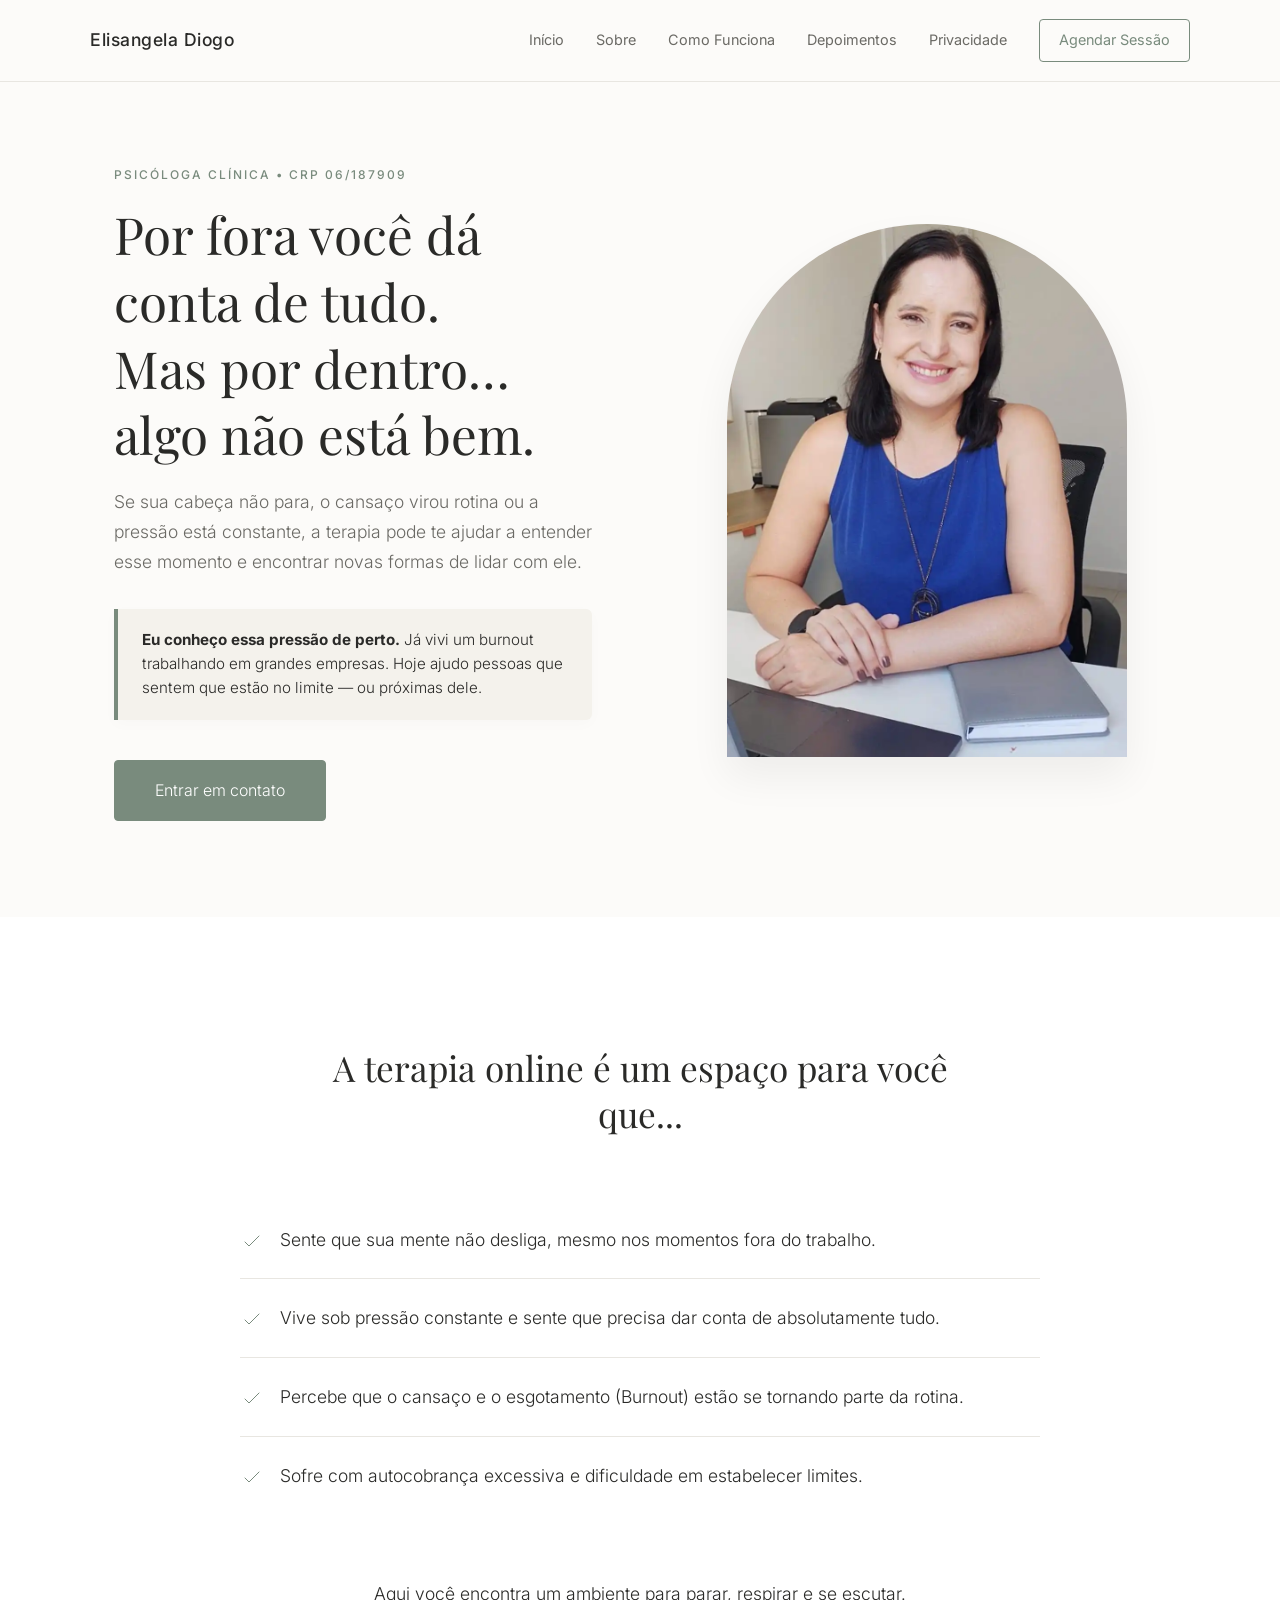
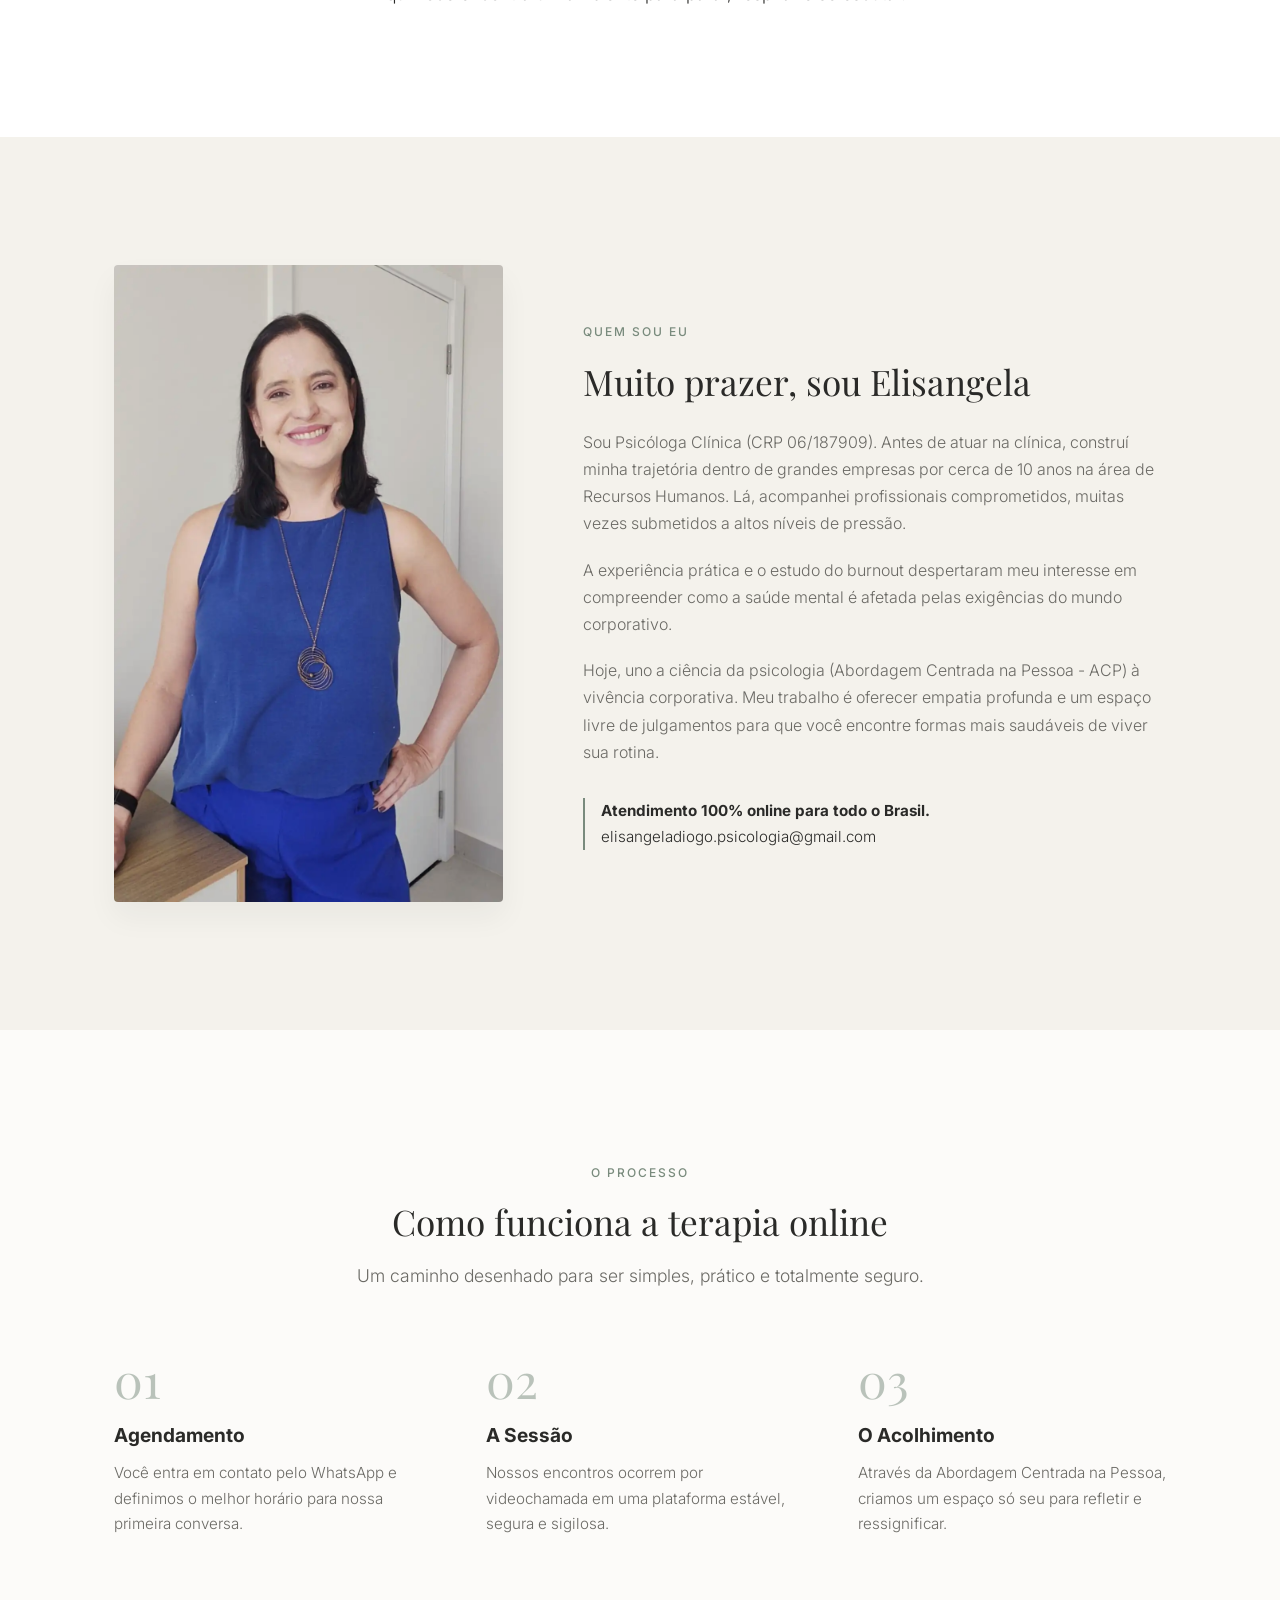
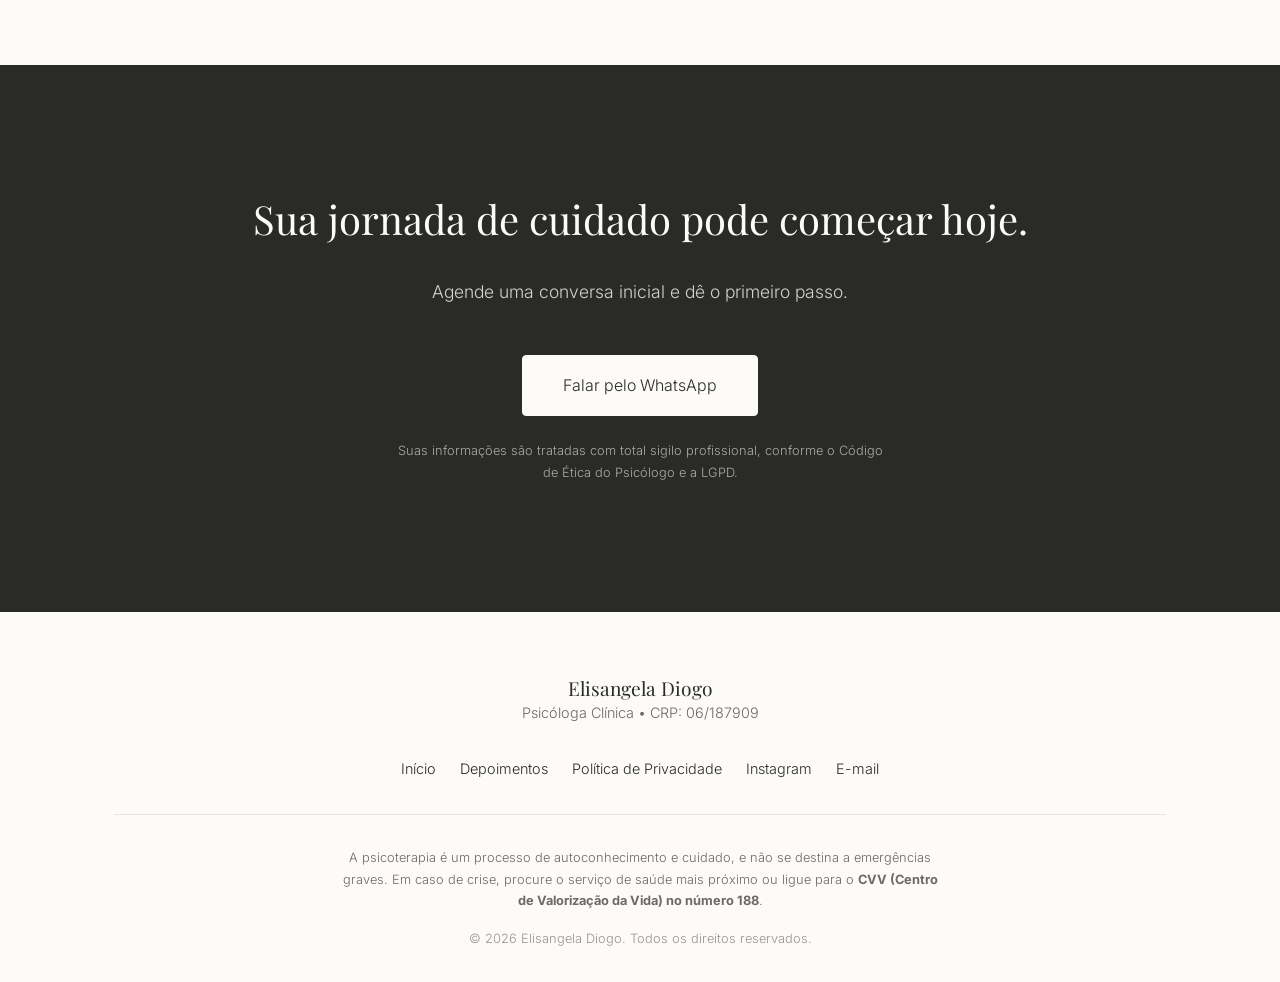
==== index.html @ 3762479e "Update index.html" ====
<!DOCTYPE html>
<html lang="pt-BR">
<head>
    <meta charset="UTF-8">
    <meta name="viewport" content="width=device-width, initial-scale=1.0">
    <title>Psicóloga Online | Elisangela Diogo - Terapia Humanista (ACP)</title>
    <meta name="description" content="Terapia online para mulheres que carregam o peso do dia a dia. Encontre alívio da ansiedade, insegurança e burnout. Agende sua conversa inicial agora. CRP 06/187909.">
    
    <script type="application/ld+json">
    {
      "@context": "https://schema.org",
      "@type": "MedicalBusiness",
      "name": "Elisangela Diogo - Psicologia Clínica",
      "image": "https://elisangeladiogopsicologa.com.br/img/Elisangela.webp",
      "@id": "https://elisangeladiogopsicologa.com.br",
      "url": "https://elisangeladiogopsicologa.com.br",
      "telephone": "+5511965762304",
      "address": {
        "@type": "PostalAddress",
        "addressLocality": "São Paulo",
        "addressRegion": "SP",
        "addressCountry": "BR"
      },
      "medicalSpecialty": "Psychotherapy",
      "proprietor": {
        "@type": "Person",
        "name": "Elisangela Diogo",
        "jobTitle": "Psicóloga Clínica",
        "identifier": "CRP 06/187909"
      }
    }
    </script>

    <!-- Google Tag Manager -->
    <script>(function(w,d,s,l,i){w[l]=w[l]||[];w[l].push({'gtm.start':
    new Date().getTime(),event:'gtm.js'});var f=d.getElementsByTagName(s)[0],
    j=d.createElement(s),dl=l!='dataLayer'?'&l='+l:'';j.async=true;j.src=
    'https://www.googletagmanager.com/gtm.js?id='+i+dl;f.parentNode.insertBefore(j,f);
    })(window,document,'script','dataLayer','GTM-NPBCTMJB');</script>
    <!-- End Google Tag Manager -->
    
    <link rel="icon" href="img/Elisangela.jpg" type="image/png">
    <meta property="og:type" content="website">
    <meta property="og:title" content="Psicóloga Online | Elisangela Diogo - Terapia Humanista (ACP)">
    <meta property="og:description" content="Por fora você dá conta de tudo. Mas por dentro… algo não está bem. Encontre um espaço seguro na terapia online para lidar com a pressão.">
    <meta property="og:image" content="img/Elisangela.webp"> 
    <meta property="og:url" content="https://elisangeladiogopsicologa.com.br">
    
    <link rel="preconnect" href="https://fonts.googleapis.com">
    <link rel="preconnect" href="https://fonts.gstatic.com" crossorigin>
    <link href="https://fonts.googleapis.com/css2?family=Inter:wght@300;400;500;600&family=Playfair+Display:ital,wght@0,400;0,500;0,600;1,400&display=swap" rel="stylesheet">

    <style>
        /* =========================================
           PALETA MINIMALISTA & VARIÁVEIS
           ========================================= */
        :root { 
            --bg-main: #FCFBF9;       /* Branco quente/areia muito suave */
            --bg-alt: #F4F2EC;        /* Fundo alternativo suave */
            --text-dark: #2A2A28;     /* Cinza chumbo quente (menos agressivo que preto) */
            --text-muted: #6B6A65;    /* Cinza médio para textos secundários */
            --accent: #798B7D;        /* Verde sálvia suave (elegante e calmo) */
            --accent-hover: #5F6E62;  /* Verde sálvia mais escuro */
            --border-light: #E8E6E1;
            --white: #ffffff;
            --transition: all 0.4s cubic-bezier(0.25, 0.8, 0.25, 1);
        }

        * { margin: 0; padding: 0; box-sizing: border-box; }
        html { scroll-behavior: smooth; }
        
        body { 
            font-family: 'Inter', sans-serif; 
            background-color: var(--bg-main); 
            color: var(--text-dark); 
            line-height: 1.7; 
            -webkit-font-smoothing: antialiased; 
            font-weight: 300;
        }

        .font-serif { font-family: 'Playfair Display', serif; }
        
        .container { 
            width: 100%; 
            max-width: 1100px; 
            margin: 0 auto; 
            padding: 0 1.5rem; 
        }

        /* =========================================
           HEADER & NAVEGAÇÃO
           ========================================= */
        header { 
            background: rgba(252, 251, 249, 0.9); 
            backdrop-filter: blur(12px); 
            position: fixed; 
            top: 0; left: 0; right: 0; 
            z-index: 50; 
            border-bottom: 1px solid var(--border-light);
            transition: var(--transition);
        }

        .header-content { 
            display: flex; justify-content: space-between; align-items: center; 
            padding: 1.2rem 0; 
        }

        .logo { 
            font-weight: 500; 
            font-size: 1.1rem; 
            color: var(--text-dark); 
            text-decoration: none; 
            letter-spacing: 0.5px;
        }

        nav.desktop-nav { display: none; gap: 2rem; align-items: center; }
        nav.desktop-nav a { 
            color: var(--text-muted); 
            text-decoration: none; 
            font-size: 0.9rem; 
            font-weight: 400; 
            transition: var(--transition); 
        }
        nav.desktop-nav a:hover, nav.desktop-nav a.active { color: var(--accent); }

        .btn-outline {
            border: 1px solid var(--accent);
            color: var(--accent) !important;
            padding: 0.5rem 1.2rem;
            border-radius: 4px;
            transition: var(--transition);
        }
        .btn-outline:hover {
            background: var(--accent);
            color: var(--white) !important;
        }

        /* Mobile Menu */
        #menu-btn { background: none; border: none; cursor: pointer; color: var(--text-dark); display: block; }
        #mobile-menu { 
            display: none; background: var(--bg-main); padding: 2rem 1.5rem; 
            border-top: 1px solid var(--border-light); position: absolute; width: 100%; left: 0; 
            box-shadow: 0 10px 15px -3px rgba(0,0,0,0.05);
        }
        #mobile-menu.active { display: block; animation: slideDown 0.3s ease forwards; }
        #mobile-menu a { display: block; padding: 1rem 0; color: var(--text-dark); text-decoration: none; font-size: 1.1rem; border-bottom: 1px solid var(--border-light); }
        #mobile-menu a:last-child { border-bottom: none; }

        @keyframes slideDown {
            from { opacity: 0; transform: translateY(-10px); }
            to { opacity: 1; transform: translateY(0); }
        }

        /* =========================================
           BOTÕES E COMPONENTES
           ========================================= */
        .btn-primary { 
            background: var(--accent); 
            color: var(--white); 
            padding: 1rem 2.5rem; 
            border-radius: 4px; 
            text-decoration: none; 
            display: inline-block; 
            font-size: 1rem; 
            transition: var(--transition);
            border: 1px solid var(--accent);
        }
        .btn-primary:hover { 
            background: transparent; 
            color: var(--accent); 
        }

        .badge { 
            color: var(--accent); 
            font-size: 0.75rem; 
            text-transform: uppercase; 
            letter-spacing: 2px; 
            font-weight: 500; 
            display: inline-block; 
            margin-bottom: 1rem; 
        }

        /* =========================================
           SEÇÕES GERAIS
           ========================================= */
        section { padding: 8rem 0; }
        .text-center { text-align: center; }
        h1, h2, h3 { color: var(--text-dark); font-weight: 400; line-height: 1.3; }
        
        .section-header { margin-bottom: 4rem; max-width: 700px; margin-left: auto; margin-right: auto; text-align: center;}
        .section-header h2 { font-size: 2.2rem; margin-bottom: 1rem; }
        .section-header p { color: var(--text-muted); font-size: 1.1rem; }

        /* =========================================
           HERO SECTION
           ========================================= */
        #inicio { padding-top: 10rem; padding-bottom: 6rem; }
        .hero-flex { display: flex; flex-direction: column; gap: 4rem; align-items: center; }
        .hero-text { flex: 1; text-align: center; }
        
        /* Ajustes específicos do novo título */
        .hero-text h1 { font-size: 2.5rem; margin-bottom: 1.2rem; }
        
        .hero-text > p { 
            font-size: 1.1rem; 
            color: var(--text-muted); 
            max-width: 600px; 
            margin: 0 auto 2rem; 
        }

        /* Bloco de conexão adicionado */
        .connection-block {
            background: var(--bg-alt);
            border-left: 4px solid var(--accent);
            padding: 1.2rem 1.5rem;
            border-radius: 0 6px 6px 0;
            margin: 0 auto 2.5rem;
            max-width: 600px;
            text-align: left;
            box-shadow: 0 4px 15px rgba(0,0,0,0.02);
        }
        .connection-block p {
            margin: 0;
            font-size: 0.95rem;
            color: var(--text-dark);
            line-height: 1.6;
        }
        
        /* Estilo elegante para imagem (Arco) */
        .hero-img-cont { flex: 1; display: flex; justify-content: center; width: 100%; }
        .hero-img { 
            width: 100%; 
            max-width: 400px; 
            height: auto;
            aspect-ratio: 3/4;
            object-fit: cover; 
            border-radius: 200px 200px 0 0; /* Formato de arco */
            box-shadow: 0 20px 40px rgba(0,0,0,0.06);
        }

        /* =========================================
           SINTOMAS / PARA QUEM É
           ========================================= */
        .minimal-list { list-style: none; max-width: 800px; margin: 0 auto; }
        .minimal-list li { 
            padding: 1.5rem 0; 
            border-bottom: 1px solid var(--border-light); 
            font-size: 1.1rem; 
            display: flex; 
            align-items: flex-start; 
            gap: 1rem;
        }
        .minimal-list li:last-child { border-bottom: none; }
        .minimal-list li svg { width: 24px; height: 24px; color: var(--accent); flex-shrink: 0; margin-top: 4px; }

        /* =========================================
           SOBRE MIM
           ========================================= */
        #sobre { background-color: var(--bg-alt); }
        .about-grid { display: grid; grid-template-columns: 1fr; gap: 4rem; align-items: center; }
        .about-img { 
            width: 100%; 
            max-width: 400px; 
            border-radius: 4px; 
            margin: 0 auto; 
            display: block;
            box-shadow: 0 15px 30px rgba(0,0,0,0.05);
            filter: sepia(10%) contrast(95%); /* Toque suave e quente na foto */
        }
        .about-text p { margin-bottom: 1.2rem; color: var(--text-muted); }
        
        /* =========================================
           COMO FUNCIONA
           ========================================= */
        .steps-grid { display: grid; grid-template-columns: 1fr; gap: 3rem; }
        .step-item { text-align: left; }
        .step-number { 
            font-family: 'Playfair Display', serif; 
            font-size: 3rem; 
            color: var(--accent); 
            opacity: 0.5; 
            line-height: 1; 
            margin-bottom: 1rem; 
        }
        .step-item h4 { font-size: 1.2rem; margin-bottom: 0.5rem; }
        .step-item p { color: var(--text-muted); font-size: 0.95rem; }

        /* =========================================
           DEPOIMENTOS (Novos Cards)
           ========================================= */
        .testimonials-grid { display: grid; grid-template-columns: 1fr; gap: 2rem; }
        .testimonial-card {
            background: var(--white);
            padding: 2.5rem;
            border-radius: 8px;
            border: 1px solid var(--border-light);
            box-shadow: 0 4px 20px rgba(0,0,0,0.02);
            display: flex;
            flex-direction: column;
            transition: var(--transition);
        }
        .testimonial-card:hover {
            box-shadow: 0 10px 30px rgba(0,0,0,0.05);
            transform: translateY(-5px);
        }
        .quote-icon { color: var(--accent); width: 30px; height: 30px; margin-bottom: 1.5rem; opacity: 0.4; }
        .testimonial-text { font-style: italic; color: var(--text-muted); margin-bottom: 2rem; flex-grow: 1; }
        .testimonial-author { font-weight: 500; color: var(--text-dark); font-size: 0.9rem; border-top: 1px solid var(--border-light); padding-top: 1rem; }

        /* =========================================
           CONTATO (CTA)
           ========================================= */
        #contato { background: var(--text-dark); color: var(--bg-main); text-align: center; padding: 8rem 0; }
        #contato h2 { color: var(--bg-main); font-size: 2.5rem; margin-bottom: 2rem; }
        #contato .btn-primary { background: var(--bg-main); color: var(--text-dark); border-color: var(--bg-main); }
        #contato .btn-primary:hover { background: transparent; color: var(--bg-main); }
        .disclaimer { font-size: 0.8rem; color: rgba(255,255,255,0.6); margin-top: 1.5rem; max-width: 500px; margin-left: auto; margin-right: auto; }

        /* =========================================
           FOOTER
           ========================================= */
        footer { padding: 4rem 0 2rem; text-align: center; font-size: 0.9rem; color: var(--text-muted); }
        .footer-nav { display: flex; justify-content: center; gap: 1.5rem; margin: 2rem 0; flex-wrap: wrap; }
        .footer-nav a, .footer-nav button { 
            color: var(--text-dark); text-decoration: none; background: none; border: none; font-size: 0.9rem; cursor: pointer; font-family: inherit;
        }
        .footer-nav a:hover, .footer-nav button:hover { color: var(--accent); }
        .footer-bottom { border-top: 1px solid var(--border-light); padding-top: 2rem; margin-top: 2rem; font-size: 0.8rem; }
        
        /* =========================================
           VIEWS (Navegação SPA)
           ========================================= */
        #privacy-view, #depoimentos-view { display: none; padding-top: 10rem; padding-bottom: 5rem; min-height: 80vh; }
        .content-box { max-width: 700px; margin: 0 auto; }
        .content-box h1 { margin-bottom: 2rem; text-align: center; }
        .content-box p { margin-bottom: 1.5rem; color: var(--text-muted); }

        /* =========================================
           ANIMAÇÕES (Fade In)
           ========================================= */
        .fade-in-section { opacity: 0; transform: translateY(30px); transition: 1s ease-out; }
        .fade-in-section.is-visible { opacity: 1; transform: translateY(0); }

        /* =========================================
           RESPONSIVIDADE (Desktop)
           ========================================= */
        @media (min-width: 768px) {
            nav.desktop-nav { display: flex; }
            #menu-btn { display: none; }
            
            .hero-flex { flex-direction: row; text-align: left; }
            .hero-text { text-align: left; padding-right: 2rem; }
            
            /* Ajustes responsivos para os novos textos */
            .hero-text h1 { font-size: 3.2rem; }
            .hero-text > p { margin: 0 0 2rem 0; }
            .connection-block { margin: 0 0 2.5rem 0; }
            
            .about-grid { grid-template-columns: 4fr 6fr; gap: 5rem; }
            .steps-grid { grid-template-columns: repeat(3, 1fr); gap: 4rem; }
            .testimonials-grid { grid-template-columns: repeat(3, 1fr); }
        }
    </style>
</head>
<body>

    <!-- Google Tag Manager (noscript) -->
    <noscript><iframe src="https://www.googletagmanager.com/ns.html?id=GTM-NPBCTMJB" height="0" width="0" style="display:none;visibility:hidden"></iframe></noscript>
    
    <header id="main-header">
        <div class="container header-content">
            <a href="#" onclick="switchView('main'); return false;" class="logo">Elisangela Diogo</a>
            
            <nav class="desktop-nav">
                <a href="#inicio" onclick="switchView('main')">Início</a>
                <a href="#sobre" onclick="switchView('main')">Sobre</a>
                <a href="#como-funciona" onclick="switchView('main')">Como Funciona</a>
                <a href="#" onclick="switchView('depoimentos'); return false;">Depoimentos</a>
                <a href="#" onclick="switchView('privacy'); return false;">Privacidade</a>
                <a href="https://wa.me/5511965762304" target="_blank" class="btn-outline">Agendar Sessão</a>
            </nav>

            <button id="menu-btn" aria-label="Abrir menu">
                <svg width="24" height="24" fill="none" stroke="currentColor" stroke-width="1.5" viewBox="0 0 24 24"><path d="M4 6h16M4 12h16M4 18h16"></path></svg>
            </button>
        </div>
        
        <div id="mobile-menu">
            <a href="#inicio" onclick="switchView('main'); closeMenu();">Início</a>
            <a href="#sobre" onclick="switchView('main'); closeMenu();">Sobre Mim</a>
            <a href="#como-funciona" onclick="switchView('main'); closeMenu();">Como Funciona</a>
            <a href="#" onclick="switchView('depoimentos'); closeMenu(); return false;">Depoimentos</a>
            <a href="#" onclick="switchView('privacy'); closeMenu(); return false;">Privacidade</a>
            <a href="https://wa.me/5511965762304" target="_blank" style="color: var(--accent); font-weight: 500;">Agendar no WhatsApp</a>
        </div>
    </header>

    <!-- ==============================================
         VIEW PRINCIPAL (Início, Sobre, Como Funciona)
         ============================================== -->
    <main id="main-view">
        
        <!-- Seção Hero -->
        <section id="inicio">
            <div class="container">
                <div class="hero-flex fade-in-section">
                    <div class="hero-text">
                        <span class="badge">Psicóloga Clínica • CRP 06/187909</span>
                        
                        <!-- NOVOS TEXTOS AQUI -->
                        <h1 class="font-serif">Por fora você dá conta de tudo.<br>Mas por dentro… algo não está bem.</h1>
                        
                        <p>Se sua cabeça não para, o cansaço virou rotina ou a pressão está constante, a terapia pode te ajudar a entender esse momento e encontrar novas formas de lidar com ele.</p>
                        
                        <div class="connection-block">
                            <p><strong>Eu conheço essa pressão de perto.</strong> Já vivi um burnout trabalhando em grandes empresas. Hoje ajudo pessoas que sentem que estão no limite — ou próximas dele.</p>
                        </div>
                        
                        <a href="https://wa.me/5511965762304" target="_blank" class="btn-primary">Entrar em contato</a>
                    </div>
                    
                    <div class="hero-img-cont">
                        <!-- IMAGEM OTIMIZADA PARA LCP (WebP + width/height + fetchpriority) -->
                        <img 
                            src="img/Elisangela.webp" 
                            alt="Elisangela Diogo" 
                            class="hero-img" 
                            width="400" 
                            height="533" 
                            fetchpriority="high"
                            onerror="this.src='https://images.unsplash.com/photo-1573496359142-b8d87734a5a2?auto=format&fit=crop&q=80&w=600'; this.onerror='';">
                    </div>
                </div>
            </div>
        </section>

        <!-- Seção: Para quem é -->
        <section id="para-quem" class="fade-in-section" style="background: var(--white);">
            <div class="container">
                <div class="section-header">
                    <h2 class="font-serif">A terapia online é um espaço para você que...</h2>
                </div>
                
                <ul class="minimal-list">
                    <li>
                        <svg fill="none" stroke="currentColor" viewBox="0 0 24 24"><path stroke-linecap="round" stroke-linejoin="round" d="M5 13l4 4L19 7"></path></svg>
                        Sente que sua mente não desliga, mesmo nos momentos fora do trabalho.
                    </li>
                    <li>
                        <svg fill="none" stroke="currentColor" viewBox="0 0 24 24"><path stroke-linecap="round" stroke-linejoin="round" d="M5 13l4 4L19 7"></path></svg>
                        Vive sob pressão constante e sente que precisa dar conta de absolutamente tudo.
                    </li>
                    <li>
                        <svg fill="none" stroke="currentColor" viewBox="0 0 24 24"><path stroke-linecap="round" stroke-linejoin="round" d="M5 13l4 4L19 7"></path></svg>
                        Percebe que o cansaço e o esgotamento (Burnout) estão se tornando parte da rotina.
                    </li>
                    <li>
                        <svg fill="none" stroke="currentColor" viewBox="0 0 24 24"><path stroke-linecap="round" stroke-linejoin="round" d="M5 13l4 4L19 7"></path></svg>
                        Sofre com autocobrança excessiva e dificuldade em estabelecer limites.
                    </li>
                </ul>
                
                <div class="text-center" style="margin-top: 4rem;">
                    <p style="font-size: 1.1rem; color: var(--text-dark);">Aqui você encontra um ambiente para parar, respirar e se escutar.</p>
                </div>
            </div>
        </section>

        <!-- Seção Sobre Mim -->
        <section id="sobre">
            <div class="container">
                <div class="about-grid fade-in-section">
                    <div>
                        <img src="img/perfil.webp" alt="Elisangela Diogo - Sobre mim" class="about-img" onerror="this.src='https://images.unsplash.com/photo-1544005313-94ddf0286df2?auto=format&fit=crop&q=80&w=600'; this.onerror='';">
                    </div>
                    <div class="about-text">
                        <span class="badge">Quem Sou Eu</span>
                        <h2 class="font-serif" style="font-size: 2.2rem; margin-bottom: 1.5rem;">Muito prazer, sou Elisangela</h2>
                        <p>Sou Psicóloga Clínica (CRP 06/187909). Antes de atuar na clínica, construí minha trajetória dentro de grandes empresas por cerca de 10 anos na área de Recursos Humanos. Lá, acompanhei profissionais comprometidos, muitas vezes submetidos a altos níveis de pressão.</p>
                        <p>A experiência prática e o estudo do burnout despertaram meu interesse em compreender como a saúde mental é afetada pelas exigências do mundo corporativo.</p>
                        <p>Hoje, uno a ciência da psicologia (Abordagem Centrada na Pessoa - ACP) à vivência corporativa. Meu trabalho é oferecer empatia profunda e um espaço livre de julgamentos para que você encontre formas mais saudáveis de viver sua rotina.</p>
                        
                        <div style="margin-top: 2rem; padding-left: 1rem; border-left: 2px solid var(--accent);">
                            <p style="margin: 0; font-size: 0.95rem; color: var(--text-dark);"><strong>Atendimento 100% online para todo o Brasil.</strong><br>
                            elisangeladiogo.psicologia@gmail.com</p>
                        </div>
                    </div>
                </div>
            </div>
        </section>

        <!-- Seção Como Funciona -->
        <section id="como-funciona" class="fade-in-section">
            <div class="container">
                <div class="section-header">
                    <span class="badge">O Processo</span>
                    <h2 class="font-serif">Como funciona a terapia online</h2>
                    <p>Um caminho desenhado para ser simples, prático e totalmente seguro.</p>
                </div>

                <div class="steps-grid">
                    <div class="step-item">
                        <div class="step-number">01</div>
                        <h4>Agendamento</h4>
                        <p>Você entra em contato pelo WhatsApp e definimos o melhor horário para nossa primeira conversa.</p>
                    </div>
                    <div class="step-item">
                        <div class="step-number">02</div>
                        <h4>A Sessão</h4>
                        <p>Nossos encontros ocorrem por videochamada em uma plataforma estável, segura e sigilosa.</p>
                    </div>
                    <div class="step-item">
                        <div class="step-number">03</div>
                        <h4>O Acolhimento</h4>
                        <p>Através da Abordagem Centrada na Pessoa, criamos um espaço só seu para refletir e ressignificar.</p>
                    </div>
                </div>
            </div>
        </section>

        <!-- Seção Contato CTA -->
        <section id="contato" class="fade-in-section">
            <div class="container">
                <h2 class="font-serif">Sua jornada de cuidado pode começar hoje.</h2>
                <p style="margin-bottom: 3rem; font-size: 1.1rem; opacity: 0.8;">Agende uma conversa inicial e dê o primeiro passo.</p>
                <a href="https://wa.me/5511965762304" target="_blank" class="btn-primary">Falar pelo WhatsApp</a>
                <p class="disclaimer">Suas informações são tratadas com total sigilo profissional, conforme o Código de Ética do Psicólogo e a LGPD.</p>
            </div>
        </section>
        
    </main>

    <!-- ==============================================
         VIEW DEPOIMENTOS
         ============================================== -->
    <main id="depoimentos-view">
        <section class="fade-in-section">
            <div class="container">
                <div class="section-header">
                    <span class="badge">Relatos</span>
                    <h2 class="font-serif">Histórias de quem já passou por aqui</h2>
                    <p>Experiências reais de pacientes que reencontraram o equilíbrio e a leveza na rotina através da psicoterapia.</p>
                </div>
                
                <div class="testimonials-grid">
                    <!-- Depoimento 1 -->
                    <div class="testimonial-card">
                        <svg class="quote-icon" fill="currentColor" viewBox="0 0 24 24"><path d="M14.017 21v-7.391c0-5.704 3.731-9.57 8.983-10.609l.995 2.151c-2.432.917-3.995 3.638-3.995 5.849h4v10h-9.983zm-14.017 0v-7.391c0-5.704 3.748-9.57 9-10.609l.996 2.151c-2.433.917-3.996 3.638-3.996 5.849h3.983v10h-9.983z"/></svg>
                        <p class="testimonial-text">"A terapia me salvou e me salva todo dia. Obrigada por ser tão gentil e paciente a cada sessão... no mundo lá fora já somos tão cobrados que precisamos de alguém que nos acolha e nos auxilie a descobrir o que estamos sentindo."</p>
                        <p class="testimonial-author">— A. C.</p>
                    </div>
                    
                    <!-- Depoimento 2 -->
                    <div class="testimonial-card">
                        <svg class="quote-icon" fill="currentColor" viewBox="0 0 24 24"><path d="M14.017 21v-7.391c0-5.704 3.731-9.57 8.983-10.609l.995 2.151c-2.432.917-3.995 3.638-3.995 5.849h4v10h-9.983zm-14.017 0v-7.391c0-5.704 3.748-9.57 9-10.609l.996 2.151c-2.433.917-3.996 3.638-3.996 5.849h3.983v10h-9.983z"/></svg>
                        <p class="testimonial-text">"A Eli é uma profissional incrível que me ajudou a passar por diversos processos na minha vida profissional, acadêmica e pessoal. É um ser humano empático que se empenha 300% para te ajudar sempre, tanto nos momentos felizes quanto nos mais difíceis."</p>
                        <p class="testimonial-author">— M. S.</p>
                    </div>
                    
                    <!-- Depoimento 3 -->
                    <div class="testimonial-card">
                        <svg class="quote-icon" fill="currentColor" viewBox="0 0 24 24"><path d="M14.017 21v-7.391c0-5.704 3.731-9.57 8.983-10.609l.995 2.151c-2.432.917-3.995 3.638-3.995 5.849h4v10h-9.983zm-14.017 0v-7.391c0-5.704 3.748-9.57 9-10.609l.996 2.151c-2.433.917-3.996 3.638-3.996 5.849h3.983v10h-9.983z"/></svg>
                        <p class="testimonial-text">"Você participou de uma importante etapa da minha vida e soube me dar muito alento, muito carinho. Você é uma psicóloga incrível e uma pessoa boa, bacana e que transmite muita confiança!! Que Deus te abençoe sempre!"</p>
                        <p class="testimonial-author">— J. F.</p>
                    </div>
                </div>

                <div class="text-center" style="margin-top: 4rem;">
                    <a href="https://wa.me/5511965762304" target="_blank" class="btn-primary">Agendar minha conversa inicial</a>
                </div>
            </div>
        </section>
    </main>

    <!-- ==============================================
         VIEW POLÍTICA DE PRIVACIDADE
         ============================================== -->
    <main id="privacy-view">
        <div class="container">
            <div class="content-box fade-in-section">
                <h1 class="font-serif">Política de Privacidade</h1>
                <p style="text-align: center; font-size: 0.9rem; margin-top: -1.5rem; margin-bottom: 3rem;">Última atualização: fevereiro de 2026</p>
                
                <p>O site <strong>elisangeladiogopsicologa.com.br</strong> é de responsabilidade de Elisangela Diogo – Psicóloga Clínica (CRP 06/187909).</p>
                
                <p><strong>Segurança e Dados Sensíveis:</strong> Este site não solicita dados sensíveis como senhas, números de cartão de crédito ou informações bancárias.</p>
                
                <p><strong>Uso de Informações:</strong> Caso o visitante forneça nome, e-mail ou telefone para contato (através de links para WhatsApp ou e-mail), essas informações são utilizadas exclusivamente para comunicação profissional e agendamento de consultas, não sendo compartilhadas com terceiros sob nenhuma hipótese.</p>
                
                <p><strong>Cookies e Rastreamento:</strong> O site pode utilizar cookies e ferramentas como Google Analytics ou Google Tag Manager puramente para fins estatísticos e melhoria da navegação do usuário.</p>
                
                <p><strong>Legislação:</strong> O tratamento de dados observa integralmente a Lei Geral de Proteção de Dados (Lei nº 13.709/2018) e o rigoroso sigilo estabelecido pelo Conselho Federal de Psicologia.</p>
                
                <div style="margin-top: 4rem; padding-top: 2rem; border-top: 1px solid var(--border-light); text-align: center;">
                    <p style="color: var(--text-dark);"><strong>Dúvidas podem ser encaminhadas para:</strong><br>
                    elisangeladiogo.psicologia@gmail.com<br>
                    São Paulo – SP</p>
                </div>
            </div>
        </div>
    </main>

    <!-- ==============================================
         RODAPÉ GERAL
         ============================================== -->
    <footer>
        <div class="container">
            <h3 class="font-serif" style="font-size: 1.2rem; color: var(--text-dark);">Elisangela Diogo</h3>
            <p>Psicóloga Clínica • CRP: 06/187909</p>
            
            <div class="footer-nav">
                <a href="#" onclick="switchView('main'); window.scrollTo(0,0); return false;">Início</a>
                <a href="#" onclick="switchView('depoimentos'); return false;">Depoimentos</a>
                <a href="#" onclick="switchView('privacy'); return false;">Política de Privacidade</a>
                <a href="https://www.instagram.com/elisangeladiogopsi/" target="_blank">Instagram</a>
                <a href="mailto:elisangeladiogo.psicologia@gmail.com">E-mail</a>
            </div>

            <div class="footer-bottom">
                <p style="max-width: 600px; margin: 0 auto 1rem;">A psicoterapia é um processo de autoconhecimento e cuidado, e não se destina a emergências graves. Em caso de crise, procure o serviço de saúde mais próximo ou ligue para o <strong>CVV (Centro de Valorização da Vida) no número 188</strong>.</p>
                <p style="opacity: 0.7;">&copy; 2026 Elisangela Diogo. Todos os direitos reservados.</p>
            </div>
        </div>
    </footer>

    <!-- ==============================================
         SCRIPTS
         ============================================== -->
    <script>
        // 1. Controle do Menu Mobile
        const menuBtn = document.getElementById('menu-btn');
        const mobileMenu = document.getElementById('mobile-menu');
        
        menuBtn.addEventListener('click', () => {
            mobileMenu.classList.toggle('active');
        });

        function closeMenu() {
            mobileMenu.classList.remove('active');
        }

        // 2. Sistema de Single Page Application (Troca de Views)
        function switchView(view) {
            const mainView = document.getElementById('main-view');
            const privacyView = document.getElementById('privacy-view');
            const depoimentosView = document.getElementById('depoimentos-view');
            
            // Oculta todas
            mainView.style.display = 'none';
            privacyView.style.display = 'none';
            depoimentosView.style.display = 'none';

            // Mostra a selecionada
            if (view === 'privacy') {
                privacyView.style.display = 'block';
            } else if (view === 'depoimentos') {
                depoimentosView.style.display = 'block';
            } else {
                mainView.style.display = 'block';
            }
            
            window.scrollTo({ top: 0, behavior: 'smooth' });
            
            // Re-disparar o observer para animações na nova tela
            observeElements();
        }

        // 3. Animações de Fade-in ao rolar a página (Intersection Observer)
        function observeElements() {
            const sections = document.querySelectorAll('.fade-in-section');
            const observer = new IntersectionObserver(entries => {
                entries.forEach(entry => {
                    if (entry.isIntersecting) {
                        entry.target.classList.add('is-visible');
                        observer.unobserve(entry.target);
                    }
                });
            }, { threshold: 0.15 });
            
            sections.forEach(s => {
                s.classList.remove('is-visible'); // Reset if switching views
                observer.observe(s);
            });
        }

        // Inicializar
        document.addEventListener('DOMContentLoaded', () => {
            // Verifica URL para abrir abas direto se o link for acessado externamente
            if(window.location.hash === '#privacidade' || window.location.pathname.includes('politica')) {
                switchView('privacy');
            } else if(window.location.hash === '#depoimentos' || window.location.pathname.includes('depoimento')) {
                switchView('depoimentos');
            } else {
                switchView('main');
            }
        });
    </script>
</body>
</html>
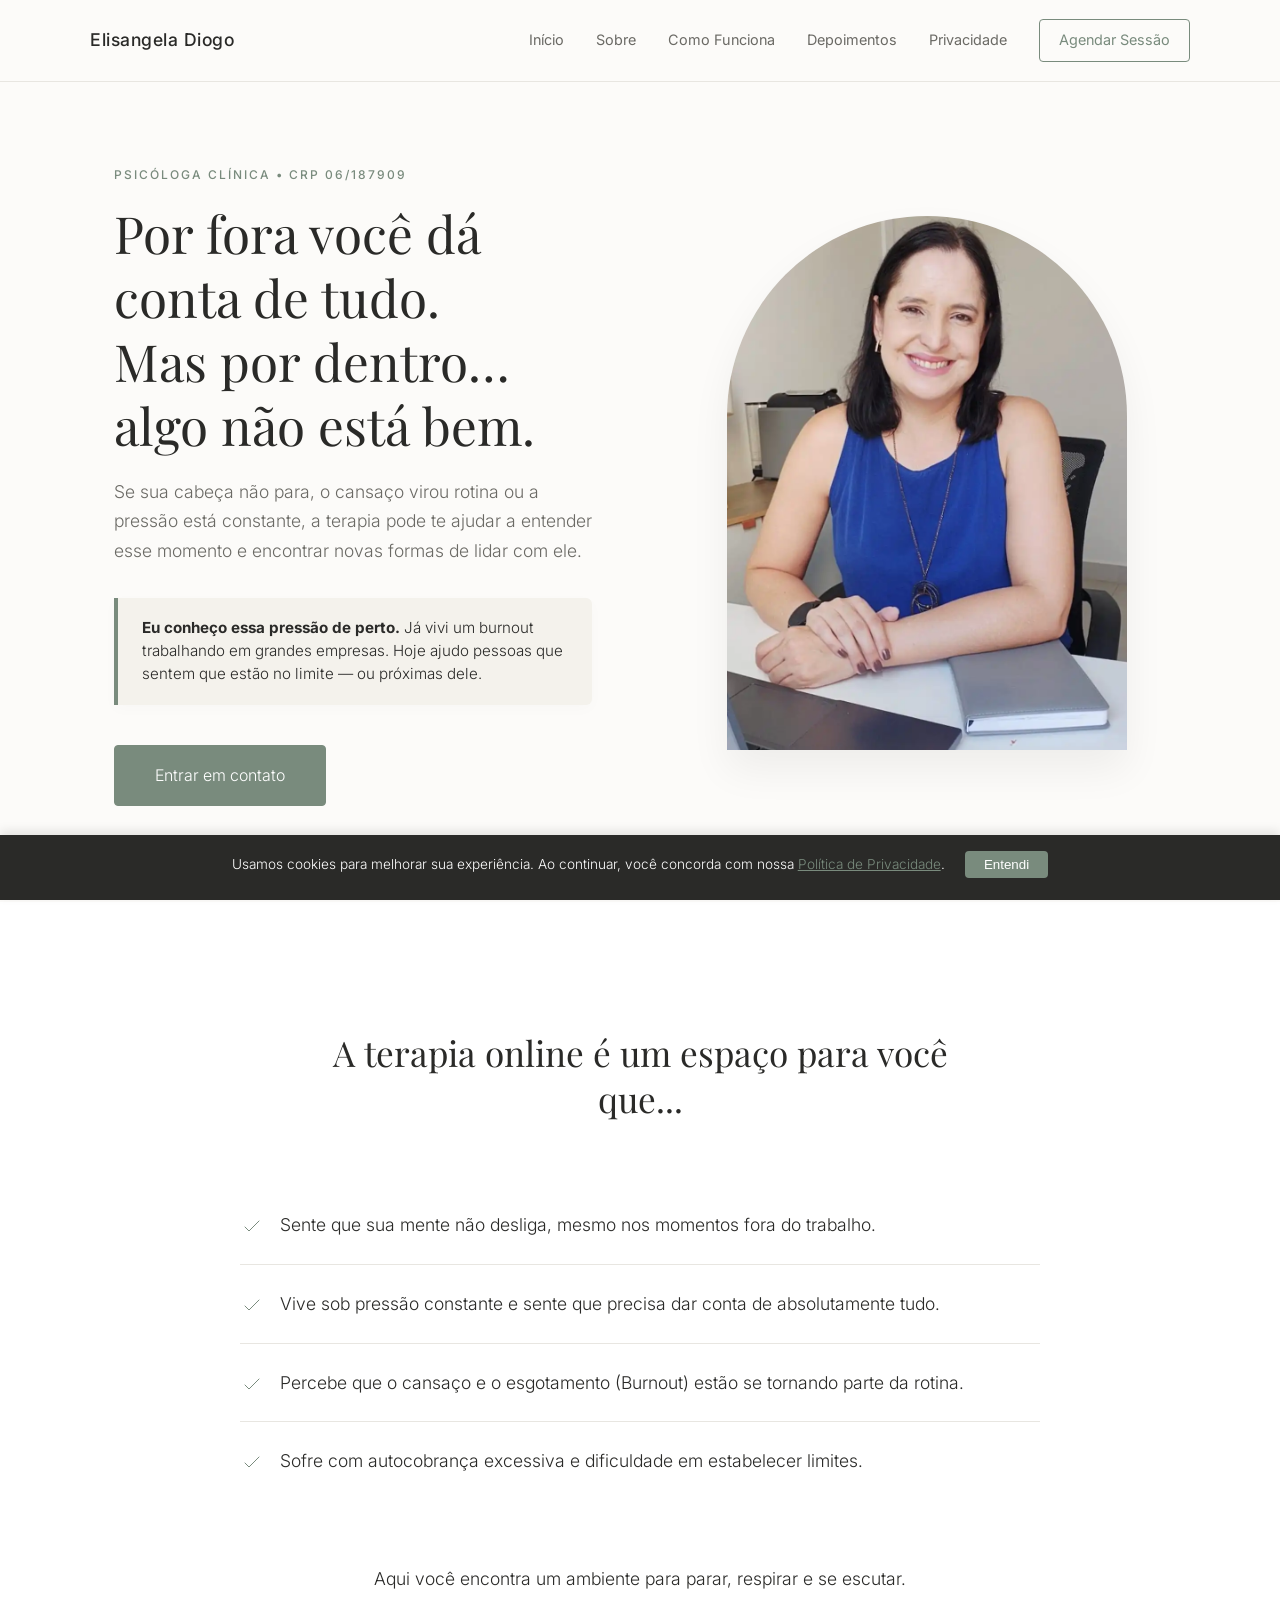
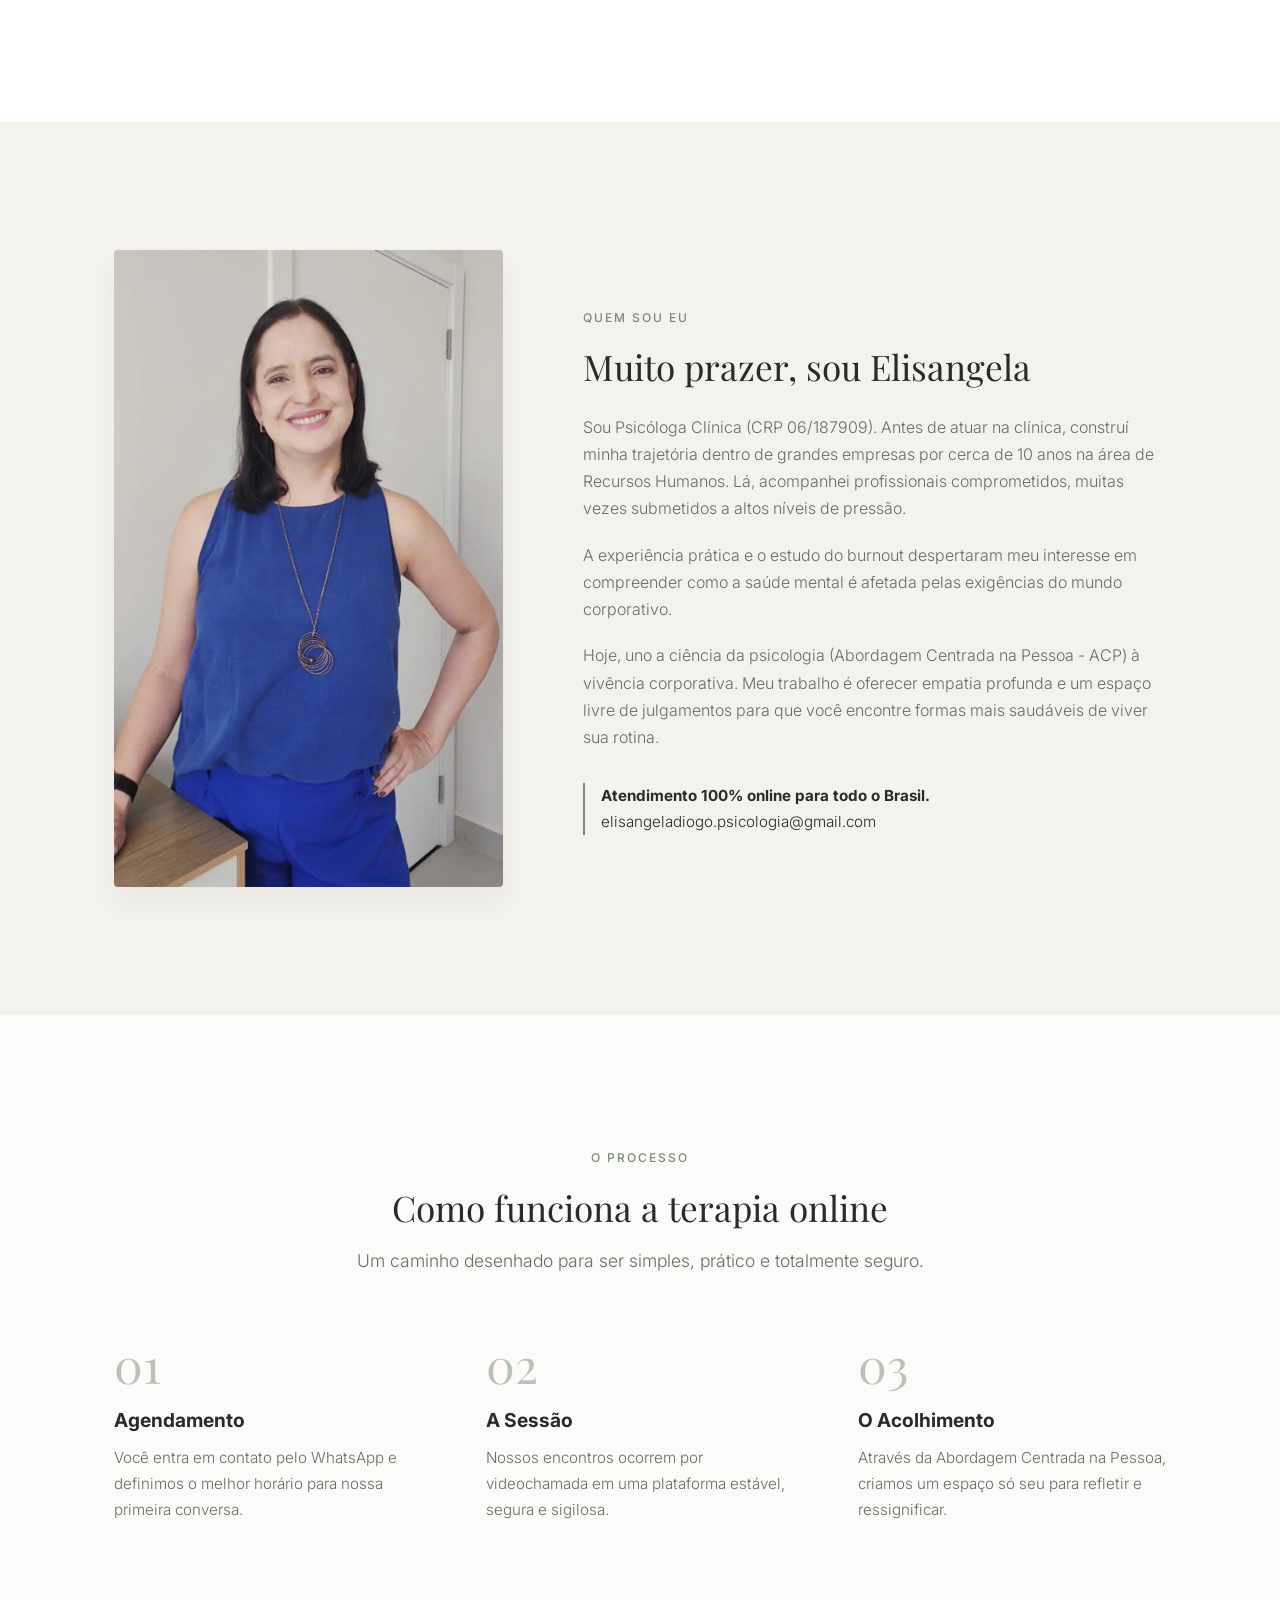
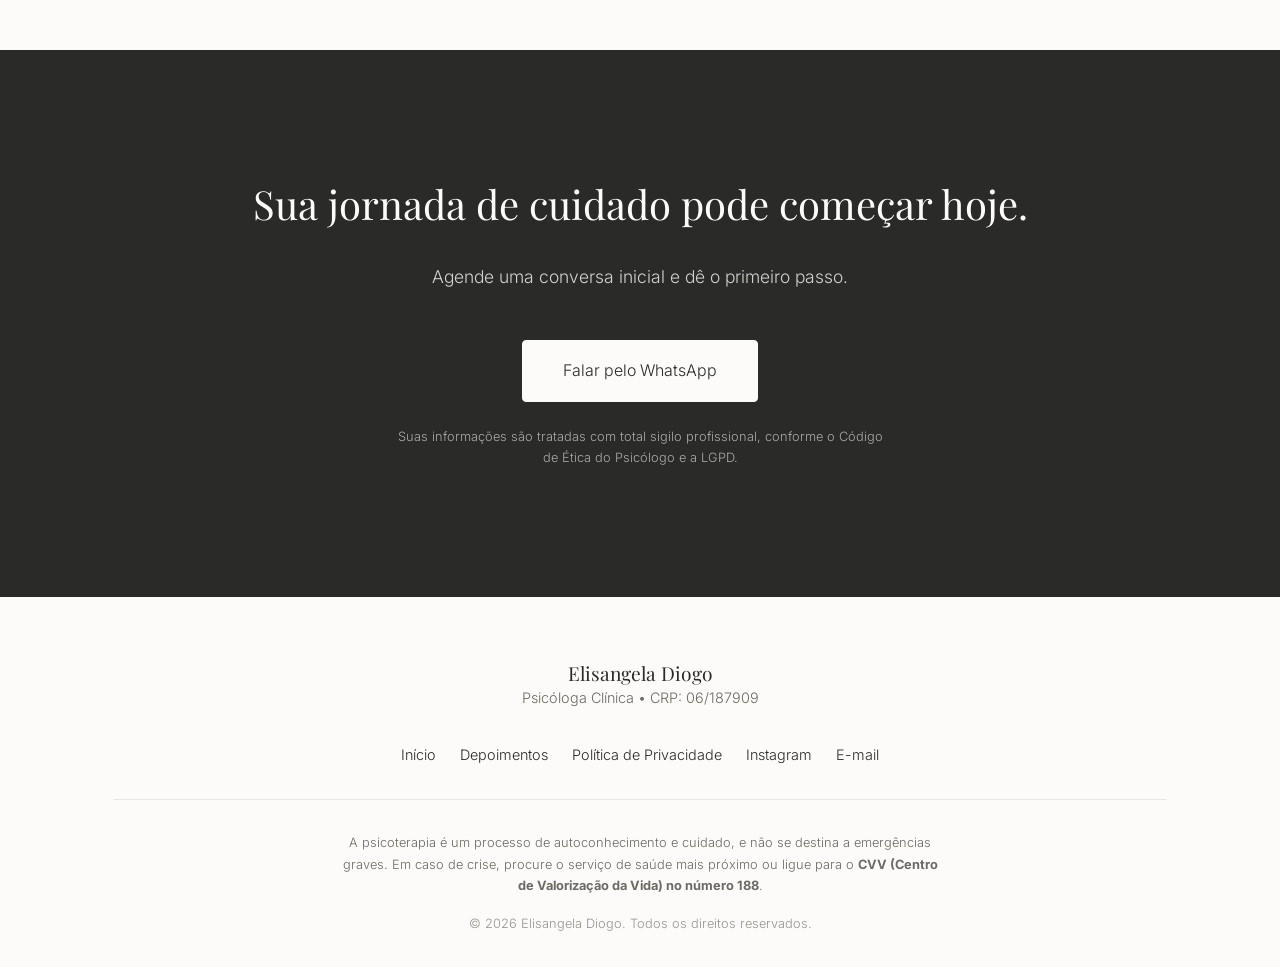
==== commit 2423afe3: "Update index.html" ====
--- a/index.html
+++ b/index.html
@@ -45,6 +45,7 @@
     <meta property="og:description" content="Por fora você dá conta de tudo. Mas por dentro… algo não está bem. Encontre um espaço seguro na terapia online para lidar com a pressão.">
     <meta property="og:image" content="img/Elisangela.webp"> 
     <meta property="og:url" content="https://elisangeladiogopsicologa.com.br">
+    <meta name="robots" content="index, follow">
     
     <link rel="preconnect" href="https://fonts.googleapis.com">
     <link rel="preconnect" href="https://fonts.gstatic.com" crossorigin>
@@ -195,35 +196,35 @@
            HERO SECTION
            ========================================= */
         #inicio { padding-top: 10rem; padding-bottom: 6rem; }
-        .hero-flex { display: flex; flex-direction: column; gap: 4rem; align-items: center; }
+        .hero-flex { display: flex; flex-direction: column; gap: 2.5rem; align-items: center; }
         .hero-text { flex: 1; text-align: center; }
         
         /* Ajustes específicos do novo título */
-        .hero-text h1 { font-size: 2.5rem; margin-bottom: 1.2rem; }
+        .hero-text h1 { font-size: 2rem; margin-bottom: 1rem; line-height: 1.25; }
         
         .hero-text > p { 
-            font-size: 1.1rem; 
+            font-size: 1.05rem; 
             color: var(--text-muted); 
             max-width: 600px; 
-            margin: 0 auto 2rem; 
+            margin: 0 auto 1.5rem; 
         }
 
         /* Bloco de conexão adicionado */
         .connection-block {
             background: var(--bg-alt);
             border-left: 4px solid var(--accent);
-            padding: 1.2rem 1.5rem;
+            padding: 1rem 1.2rem;
             border-radius: 0 6px 6px 0;
-            margin: 0 auto 2.5rem;
+            margin: 0 auto 2rem;
             max-width: 600px;
             text-align: left;
             box-shadow: 0 4px 15px rgba(0,0,0,0.02);
         }
         .connection-block p {
             margin: 0;
-            font-size: 0.95rem;
+            font-size: 0.9rem;
             color: var(--text-dark);
-            line-height: 1.6;
+            line-height: 1.5;
         }
         
         /* Estilo elegante para imagem (Arco) */
@@ -342,19 +343,37 @@
         .fade-in-section.is-visible { opacity: 1; transform: translateY(0); }
 
         /* =========================================
+           AVISO DE COOKIES (LGPD)
+           ========================================= */
+        #cookie-banner {
+            position: fixed; bottom: 0; left: 0; right: 0;
+            background: var(--text-dark); color: var(--white);
+            padding: 1rem; text-align: center; z-index: 9999;
+            font-size: 0.85rem; display: none;
+            box-shadow: 0 -4px 10px rgba(0,0,0,0.1);
+        }
+        #cookie-banner p { margin: 0 0 0.5rem 0; display: inline-block; margin-right: 1rem; }
+        #cookie-banner a { color: var(--accent); text-decoration: underline; }
+        #cookie-banner button {
+            background: var(--accent); color: var(--white); border: none;
+            padding: 0.4rem 1.2rem; border-radius: 4px; cursor: pointer; font-weight: 500;
+        }
+
+        /* =========================================
            RESPONSIVIDADE (Desktop)
            ========================================= */
         @media (min-width: 768px) {
             nav.desktop-nav { display: flex; }
             #menu-btn { display: none; }
             
-            .hero-flex { flex-direction: row; text-align: left; }
+            .hero-flex { flex-direction: row; text-align: left; gap: 4rem; }
             .hero-text { text-align: left; padding-right: 2rem; }
             
             /* Ajustes responsivos para os novos textos */
-            .hero-text h1 { font-size: 3.2rem; }
-            .hero-text > p { margin: 0 0 2rem 0; }
-            .connection-block { margin: 0 0 2.5rem 0; }
+            .hero-text h1 { font-size: 3.2rem; margin-bottom: 1.2rem; }
+            .hero-text > p { margin: 0 0 2rem 0; font-size: 1.1rem; }
+            .connection-block { margin: 0 0 2.5rem 0; padding: 1.2rem 1.5rem; }
+            .connection-block p { font-size: 0.95rem; }
             
             .about-grid { grid-template-columns: 4fr 6fr; gap: 5rem; }
             .steps-grid { grid-template-columns: repeat(3, 1fr); gap: 4rem; }
@@ -369,15 +388,15 @@
     
     <header id="main-header">
         <div class="container header-content">
-            <a href="#" onclick="switchView('main'); return false;" class="logo">Elisangela Diogo</a>
+            <a href="#inicio" class="logo">Elisangela Diogo</a>
             
             <nav class="desktop-nav">
-                <a href="#inicio" onclick="switchView('main')">Início</a>
-                <a href="#sobre" onclick="switchView('main')">Sobre</a>
-                <a href="#como-funciona" onclick="switchView('main')">Como Funciona</a>
-                <a href="#" onclick="switchView('depoimentos'); return false;">Depoimentos</a>
-                <a href="#" onclick="switchView('privacy'); return false;">Privacidade</a>
-                <a href="https://wa.me/5511965762304" target="_blank" class="btn-outline">Agendar Sessão</a>
+                <a href="#inicio">Início</a>
+                <a href="#sobre">Sobre</a>
+                <a href="#como-funciona">Como Funciona</a>
+                <a href="#depoimentos">Depoimentos</a>
+                <a href="#privacidade">Privacidade</a>
+                <a href="https://wa.me/5511965762304" target="_blank" rel="noopener noreferrer" class="btn-outline">Agendar Sessão</a>
             </nav>
 
             <button id="menu-btn" aria-label="Abrir menu">
@@ -386,12 +405,12 @@
         </div>
         
         <div id="mobile-menu">
-            <a href="#inicio" onclick="switchView('main'); closeMenu();">Início</a>
-            <a href="#sobre" onclick="switchView('main'); closeMenu();">Sobre Mim</a>
-            <a href="#como-funciona" onclick="switchView('main'); closeMenu();">Como Funciona</a>
-            <a href="#" onclick="switchView('depoimentos'); closeMenu(); return false;">Depoimentos</a>
-            <a href="#" onclick="switchView('privacy'); closeMenu(); return false;">Privacidade</a>
-            <a href="https://wa.me/5511965762304" target="_blank" style="color: var(--accent); font-weight: 500;">Agendar no WhatsApp</a>
+            <a href="#inicio" onclick="closeMenu();">Início</a>
+            <a href="#sobre" onclick="closeMenu();">Sobre Mim</a>
+            <a href="#como-funciona" onclick="closeMenu();">Como Funciona</a>
+            <a href="#depoimentos" onclick="closeMenu();">Depoimentos</a>
+            <a href="#privacidade" onclick="closeMenu();">Privacidade</a>
+            <a href="https://wa.me/5511965762304" target="_blank" rel="noopener noreferrer" style="color: var(--accent); font-weight: 500;">Agendar no WhatsApp</a>
         </div>
     </header>
 
@@ -416,7 +435,7 @@
                             <p><strong>Eu conheço essa pressão de perto.</strong> Já vivi um burnout trabalhando em grandes empresas. Hoje ajudo pessoas que sentem que estão no limite — ou próximas dele.</p>
                         </div>
                         
-                        <a href="https://wa.me/5511965762304" target="_blank" class="btn-primary">Entrar em contato</a>
+                        <a href="https://wa.me/5511965762304" target="_blank" rel="noopener noreferrer" class="btn-primary">Entrar em contato</a>
                     </div>
                     
                     <div class="hero-img-cont">
@@ -523,7 +542,7 @@
             <div class="container">
                 <h2 class="font-serif">Sua jornada de cuidado pode começar hoje.</h2>
                 <p style="margin-bottom: 3rem; font-size: 1.1rem; opacity: 0.8;">Agende uma conversa inicial e dê o primeiro passo.</p>
-                <a href="https://wa.me/5511965762304" target="_blank" class="btn-primary">Falar pelo WhatsApp</a>
+                <a href="https://wa.me/5511965762304" target="_blank" rel="noopener noreferrer" class="btn-primary">Falar pelo WhatsApp</a>
                 <p class="disclaimer">Suas informações são tratadas com total sigilo profissional, conforme o Código de Ética do Psicólogo e a LGPD.</p>
             </div>
         </section>
@@ -547,26 +566,26 @@
                     <div class="testimonial-card">
                         <svg class="quote-icon" fill="currentColor" viewBox="0 0 24 24"><path d="M14.017 21v-7.391c0-5.704 3.731-9.57 8.983-10.609l.995 2.151c-2.432.917-3.995 3.638-3.995 5.849h4v10h-9.983zm-14.017 0v-7.391c0-5.704 3.748-9.57 9-10.609l.996 2.151c-2.433.917-3.996 3.638-3.996 5.849h3.983v10h-9.983z"/></svg>
                         <p class="testimonial-text">"A terapia me salvou e me salva todo dia. Obrigada por ser tão gentil e paciente a cada sessão... no mundo lá fora já somos tão cobrados que precisamos de alguém que nos acolha e nos auxilie a descobrir o que estamos sentindo."</p>
-                        <p class="testimonial-author">— A. C.</p>
+                        <p class="testimonial-author">— A. C. B.</p>
                     </div>
                     
                     <!-- Depoimento 2 -->
                     <div class="testimonial-card">
                         <svg class="quote-icon" fill="currentColor" viewBox="0 0 24 24"><path d="M14.017 21v-7.391c0-5.704 3.731-9.57 8.983-10.609l.995 2.151c-2.432.917-3.995 3.638-3.995 5.849h4v10h-9.983zm-14.017 0v-7.391c0-5.704 3.748-9.57 9-10.609l.996 2.151c-2.433.917-3.996 3.638-3.996 5.849h3.983v10h-9.983z"/></svg>
                         <p class="testimonial-text">"A Eli é uma profissional incrível que me ajudou a passar por diversos processos na minha vida profissional, acadêmica e pessoal. É um ser humano empático que se empenha 300% para te ajudar sempre, tanto nos momentos felizes quanto nos mais difíceis."</p>
-                        <p class="testimonial-author">— M. S.</p>
+                        <p class="testimonial-author">— M. S. R. L.</p>
                     </div>
                     
                     <!-- Depoimento 3 -->
                     <div class="testimonial-card">
                         <svg class="quote-icon" fill="currentColor" viewBox="0 0 24 24"><path d="M14.017 21v-7.391c0-5.704 3.731-9.57 8.983-10.609l.995 2.151c-2.432.917-3.995 3.638-3.995 5.849h4v10h-9.983zm-14.017 0v-7.391c0-5.704 3.748-9.57 9-10.609l.996 2.151c-2.433.917-3.996 3.638-3.996 5.849h3.983v10h-9.983z"/></svg>
                         <p class="testimonial-text">"Você participou de uma importante etapa da minha vida e soube me dar muito alento, muito carinho. Você é uma psicóloga incrível e uma pessoa boa, bacana e que transmite muita confiança!! Que Deus te abençoe sempre!"</p>
-                        <p class="testimonial-author">— J. F.</p>
+                        <p class="testimonial-author">— J. F. M.</p>
                     </div>
                 </div>
 
                 <div class="text-center" style="margin-top: 4rem;">
-                    <a href="https://wa.me/5511965762304" target="_blank" class="btn-primary">Agendar minha conversa inicial</a>
+                    <a href="https://wa.me/5511965762304" target="_blank" rel="noopener noreferrer" class="btn-primary">Agendar minha conversa inicial</a>
                 </div>
             </div>
         </section>
@@ -609,10 +628,10 @@
             <p>Psicóloga Clínica • CRP: 06/187909</p>
             
             <div class="footer-nav">
-                <a href="#" onclick="switchView('main'); window.scrollTo(0,0); return false;">Início</a>
-                <a href="#" onclick="switchView('depoimentos'); return false;">Depoimentos</a>
-                <a href="#" onclick="switchView('privacy'); return false;">Política de Privacidade</a>
-                <a href="https://www.instagram.com/elisangeladiogopsi/" target="_blank">Instagram</a>
+                <a href="#inicio">Início</a>
+                <a href="#depoimentos">Depoimentos</a>
+                <a href="#privacidade">Política de Privacidade</a>
+                <a href="https://www.instagram.com/elisangeladiogopsi/" target="_blank" rel="noopener noreferrer">Instagram</a>
                 <a href="mailto:elisangeladiogo.psicologia@gmail.com">E-mail</a>
             </div>
 
@@ -622,6 +641,12 @@
             </div>
         </div>
     </footer>
+
+    <!-- Aviso de Cookies -->
+    <div id="cookie-banner">
+        <p>Usamos cookies para melhorar sua experiência. Ao continuar, você concorda com nossa <a href="#privacidade">Política de Privacidade</a>.</p>
+        <button onclick="acceptCookies()">Entendi</button>
+    </div>
 
     <!-- ==============================================
          SCRIPTS
@@ -639,8 +664,9 @@
             mobileMenu.classList.remove('active');
         }
 
-        // 2. Sistema de Single Page Application (Troca de Views)
-        function switchView(view) {
+        // 2. Sistema de Roteamento por Hash (SPA Otimizada para SEO/Google Ads)
+        function handleRouting() {
+            const hash = window.location.hash || '#inicio';
             const mainView = document.getElementById('main-view');
             const privacyView = document.getElementById('privacy-view');
             const depoimentosView = document.getElementById('depoimentos-view');
@@ -650,20 +676,24 @@
             privacyView.style.display = 'none';
             depoimentosView.style.display = 'none';
 
-            // Mostra a selecionada
-            if (view === 'privacy') {
+            // Mostra a selecionada baseada na URL
+            if (hash === '#privacidade') {
                 privacyView.style.display = 'block';
-            } else if (view === 'depoimentos') {
+                window.scrollTo(0, 0); // Sobe para o topo
+            } else if (hash === '#depoimentos') {
                 depoimentosView.style.display = 'block';
+                window.scrollTo(0, 0); // Sobe para o topo
             } else {
                 mainView.style.display = 'block';
+                // Deixa o navegador fazer o scroll natural para âncoras como #sobre ou #como-funciona
+                if (hash === '#inicio') window.scrollTo(0, 0); 
             }
             
-            window.scrollTo({ top: 0, behavior: 'smooth' });
-            
-            // Re-disparar o observer para animações na nova tela
             observeElements();
         }
+
+        // Escuta mudanças na URL (Navegação Segura para Google Ads)
+        window.addEventListener('hashchange', handleRouting);
 
         // 3. Animações de Fade-in ao rolar a página (Intersection Observer)
         function observeElements() {
@@ -678,20 +708,24 @@
             }, { threshold: 0.15 });
             
             sections.forEach(s => {
-                s.classList.remove('is-visible'); // Reset if switching views
+                s.classList.remove('is-visible');
                 observer.observe(s);
             });
         }
 
+        // 4. Aceite de Cookies (LGPD)
+        function acceptCookies() {
+            localStorage.setItem('cookieConsent', 'true');
+            document.getElementById('cookie-banner').style.display = 'none';
+        }
+
         // Inicializar
         document.addEventListener('DOMContentLoaded', () => {
-            // Verifica URL para abrir abas direto se o link for acessado externamente
-            if(window.location.hash === '#privacidade' || window.location.pathname.includes('politica')) {
-                switchView('privacy');
-            } else if(window.location.hash === '#depoimentos' || window.location.pathname.includes('depoimento')) {
-                switchView('depoimentos');
-            } else {
-                switchView('main');
+            handleRouting();
+            
+            // Mostrar banner de cookies se não aceito
+            if (!localStorage.getItem('cookieConsent')) {
+                document.getElementById('cookie-banner').style.display = 'block';
             }
         });
     </script>
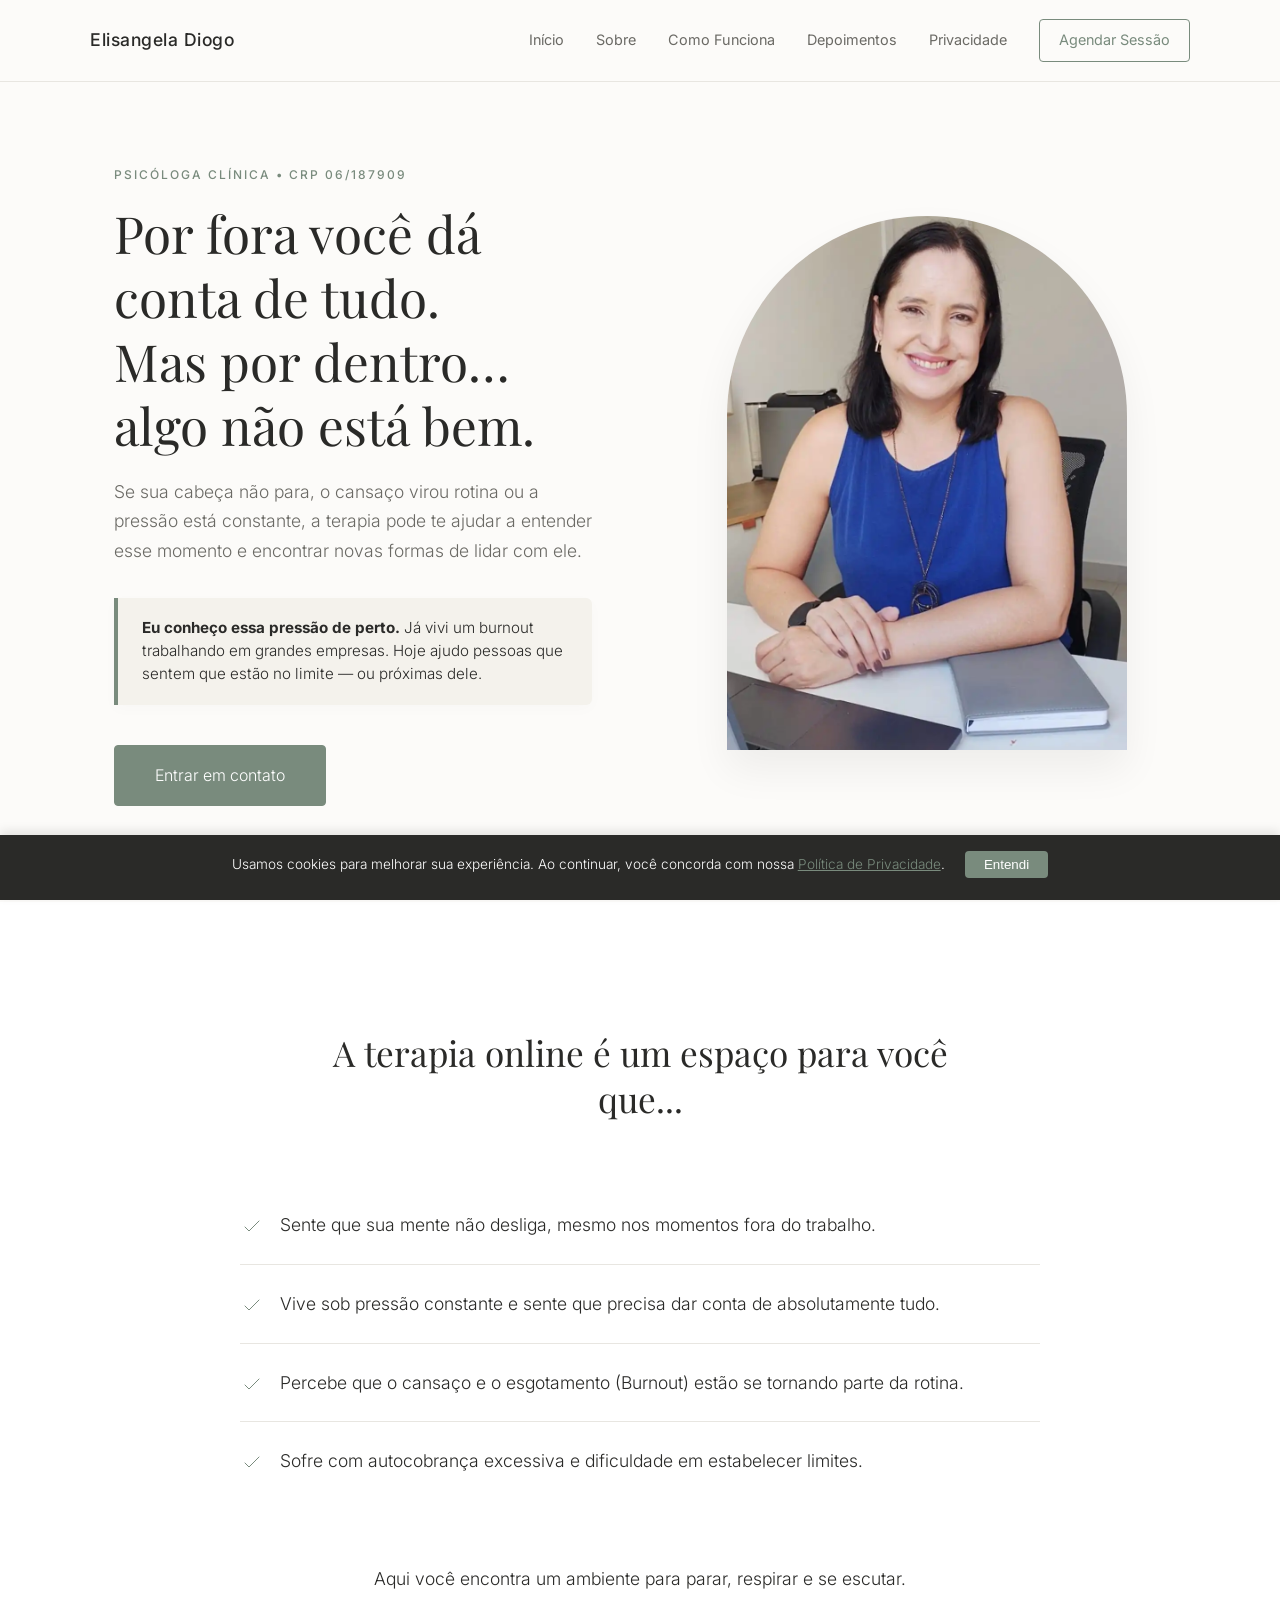
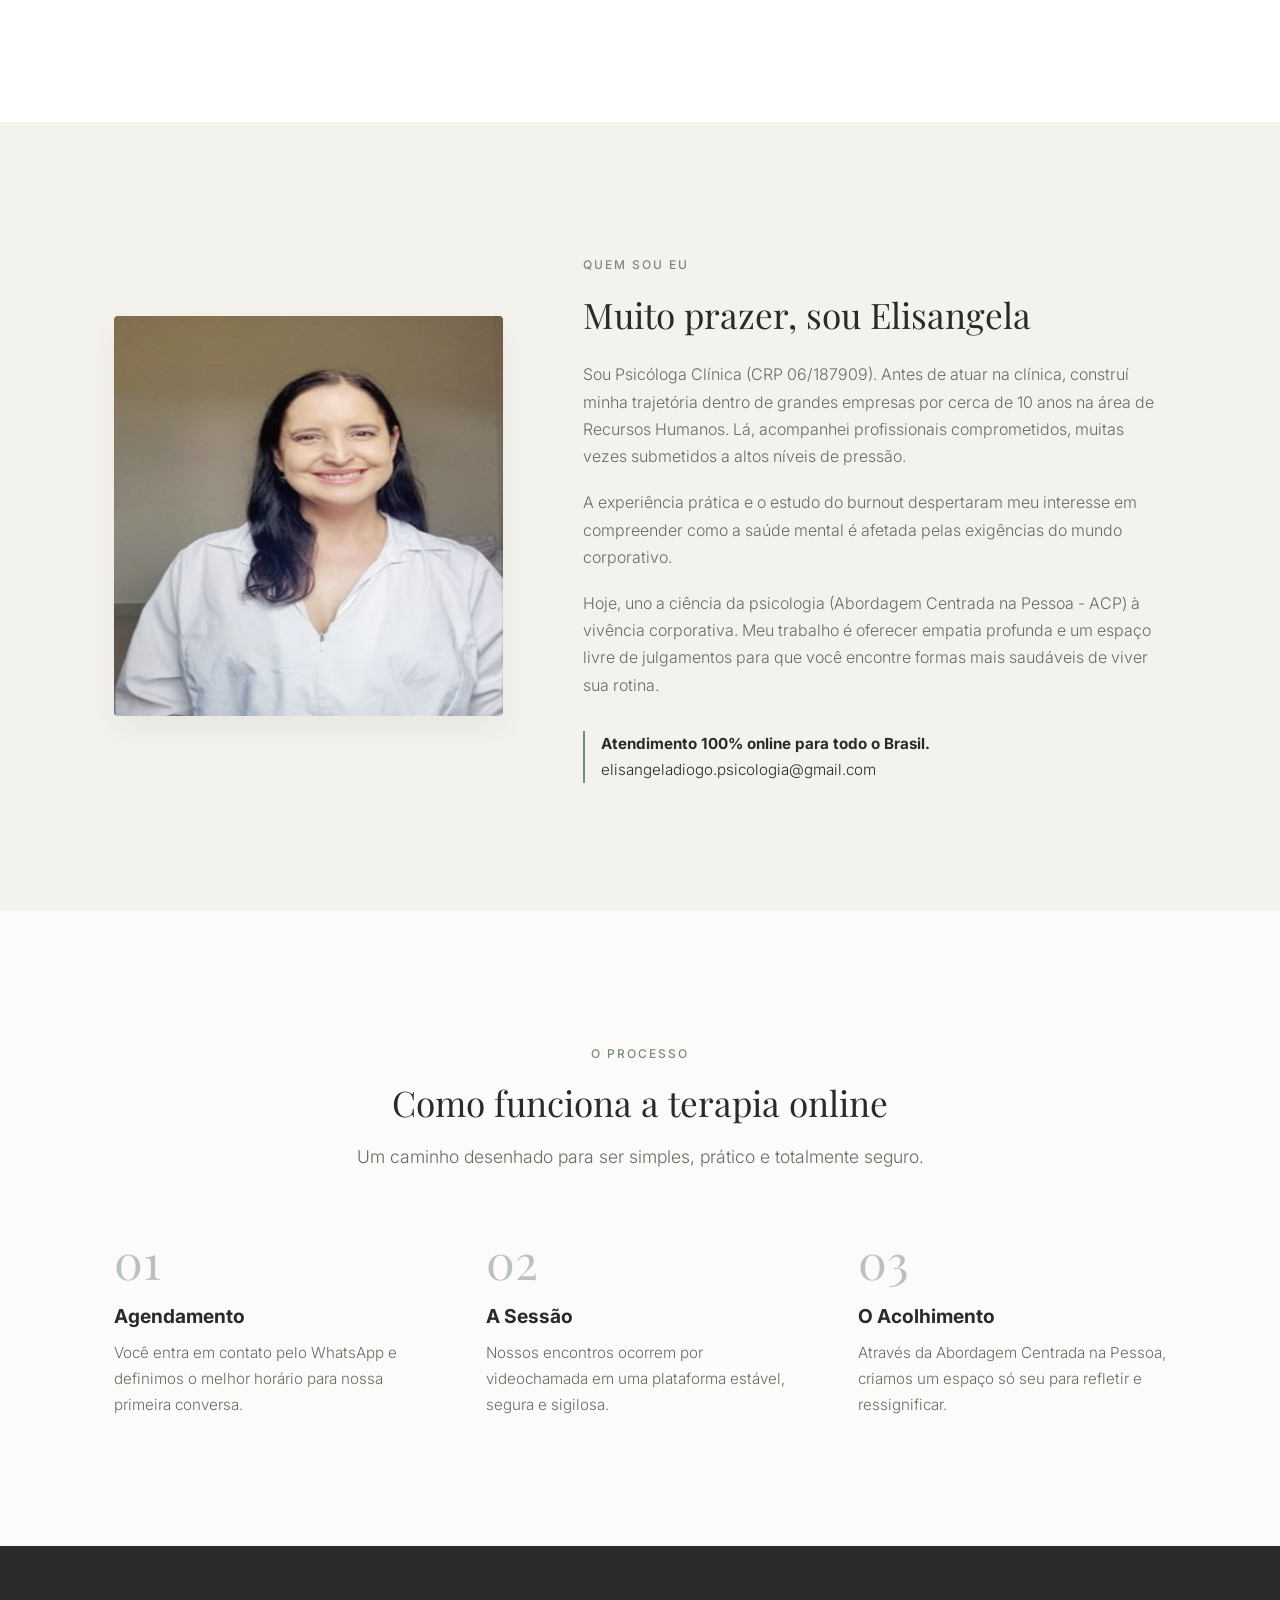
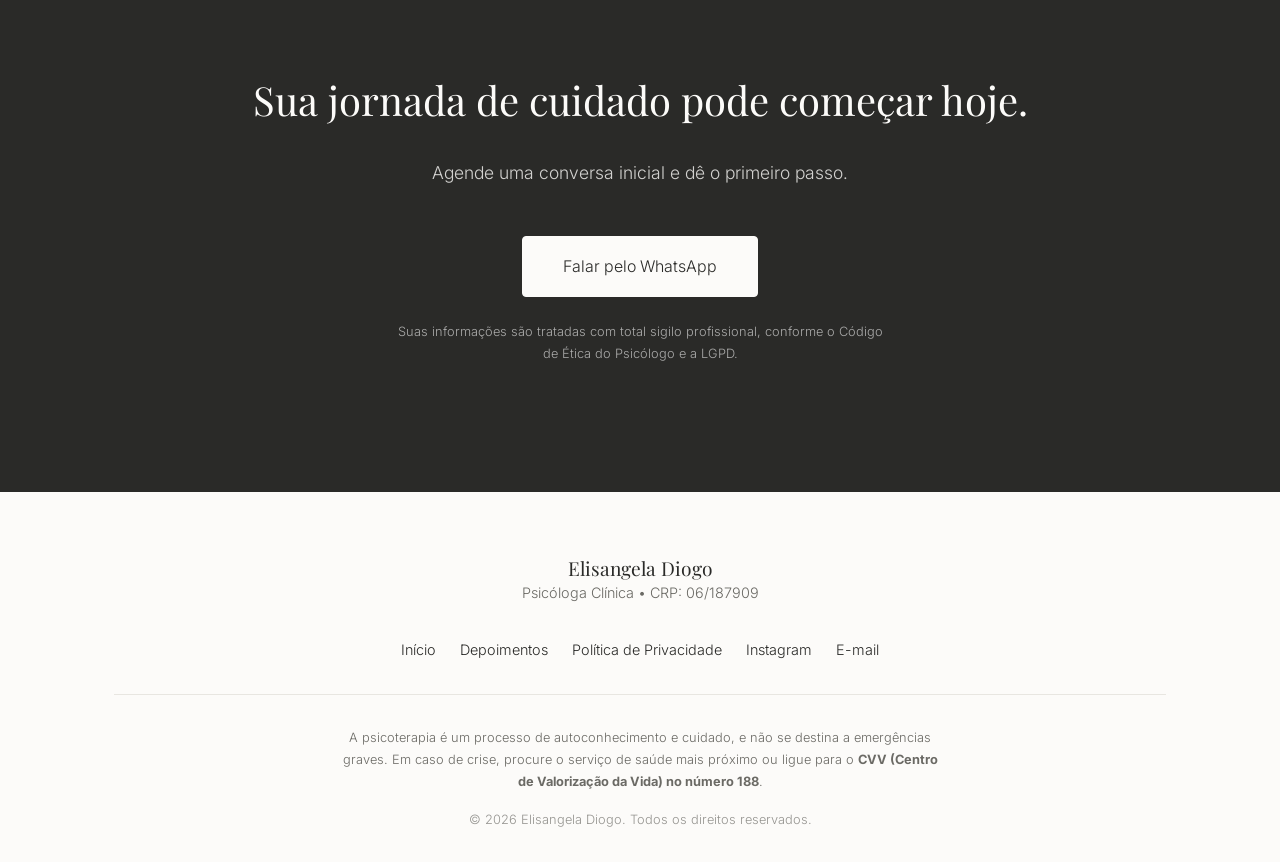
==== commit b275b2f2: "Update index.html" ====
--- a/index.html
+++ b/index.html
@@ -47,9 +47,14 @@
     <meta property="og:url" content="https://elisangeladiogopsicologa.com.br">
     <meta name="robots" content="index, follow">
     
+    <!-- OTIMIZAÇÃO PAGESPEED: Carregamento assíncrono das Fontes do Google -->
     <link rel="preconnect" href="https://fonts.googleapis.com">
     <link rel="preconnect" href="https://fonts.gstatic.com" crossorigin>
-    <link href="https://fonts.googleapis.com/css2?family=Inter:wght@300;400;500;600&family=Playfair+Display:ital,wght@0,400;0,500;0,600;1,400&display=swap" rel="stylesheet">
+    <link rel="preload" as="style" href="https://fonts.googleapis.com/css2?family=Inter:wght@300;400;500;600&family=Playfair+Display:ital,wght@0,400;0,500;0,600;1,400&display=swap">
+    <link rel="stylesheet" href="https://fonts.googleapis.com/css2?family=Inter:wght@300;400;500;600&family=Playfair+Display:ital,wght@0,400;0,500;0,600;1,400&display=swap" media="print" onload="this.media='all'">
+    <noscript>
+        <link rel="stylesheet" href="https://fonts.googleapis.com/css2?family=Inter:wght@300;400;500;600&family=Playfair+Display:ital,wght@0,400;0,500;0,600;1,400&display=swap">
+    </noscript>
 
     <style>
         /* =========================================
@@ -490,7 +495,8 @@
             <div class="container">
                 <div class="about-grid fade-in-section">
                     <div>
-                        <img src="img/perfil.webp" alt="Elisangela Diogo - Sobre mim" class="about-img" onerror="this.src='https://images.unsplash.com/photo-1544005313-94ddf0286df2?auto=format&fit=crop&q=80&w=600'; this.onerror='';">
+                        <!-- OTIMIZAÇÃO PAGESPEED: Dimensões explícitas e lazy loading -->
+                        <img src="img/perfil.jpg" alt="Elisangela Diogo - Sobre mim" class="about-img" width="400" height="400" loading="lazy" onerror="this.src='https://images.unsplash.com/photo-1544005313-94ddf0286df2?auto=format&fit=crop&q=80&w=600'; this.onerror='';">
                     </div>
                     <div class="about-text">
                         <span class="badge">Quem Sou Eu</span>
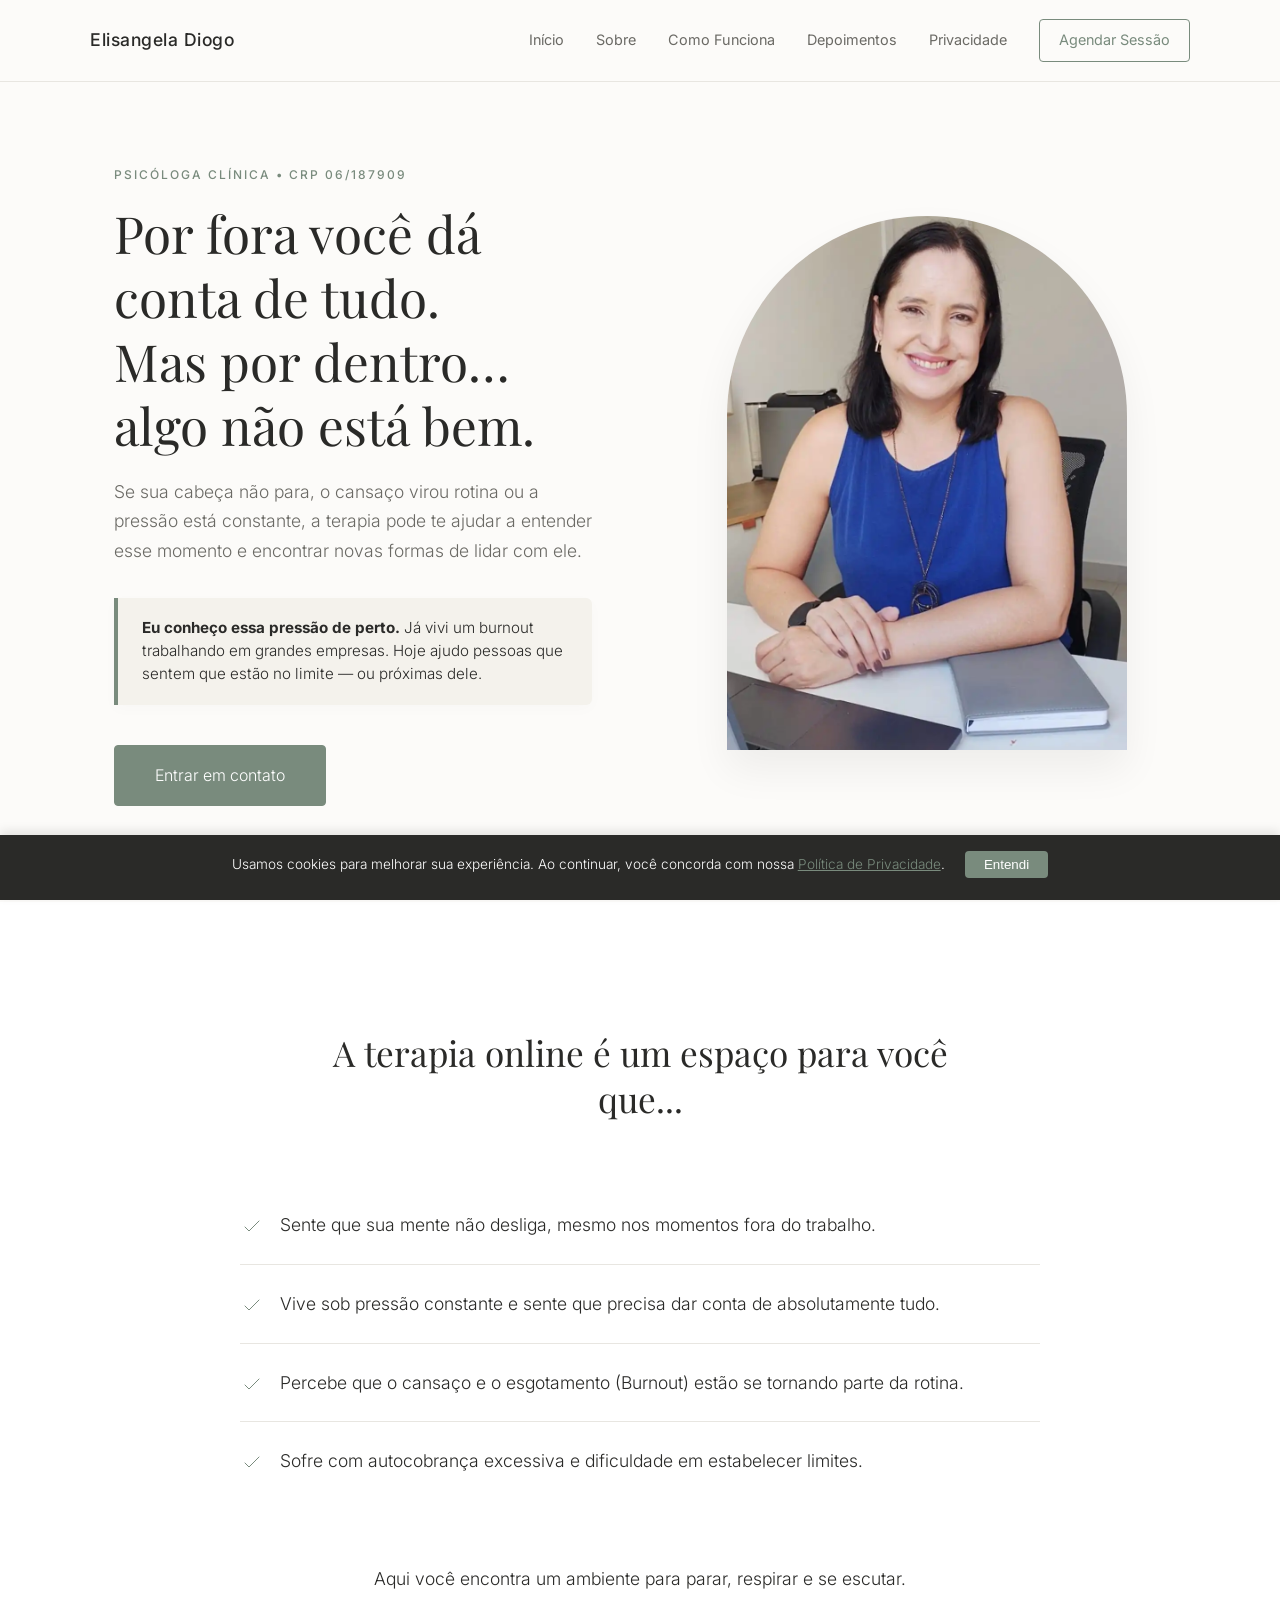
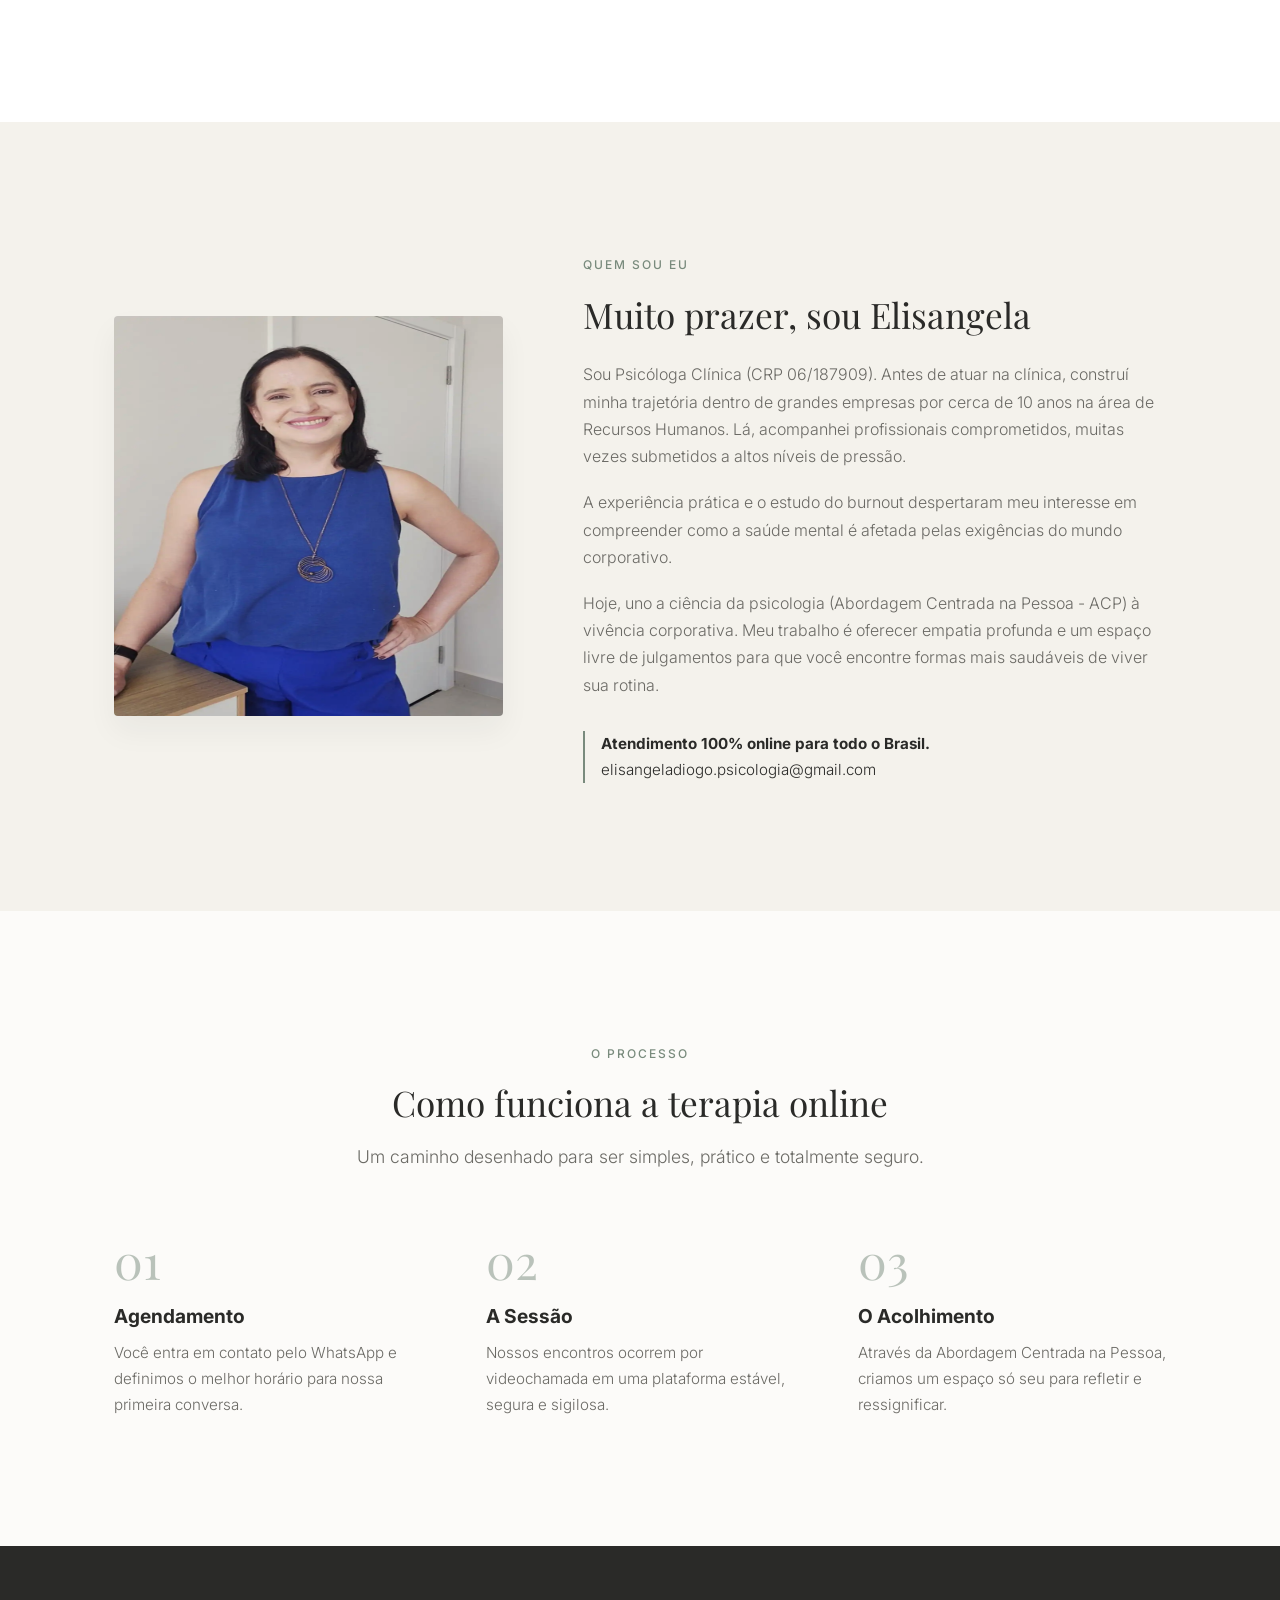
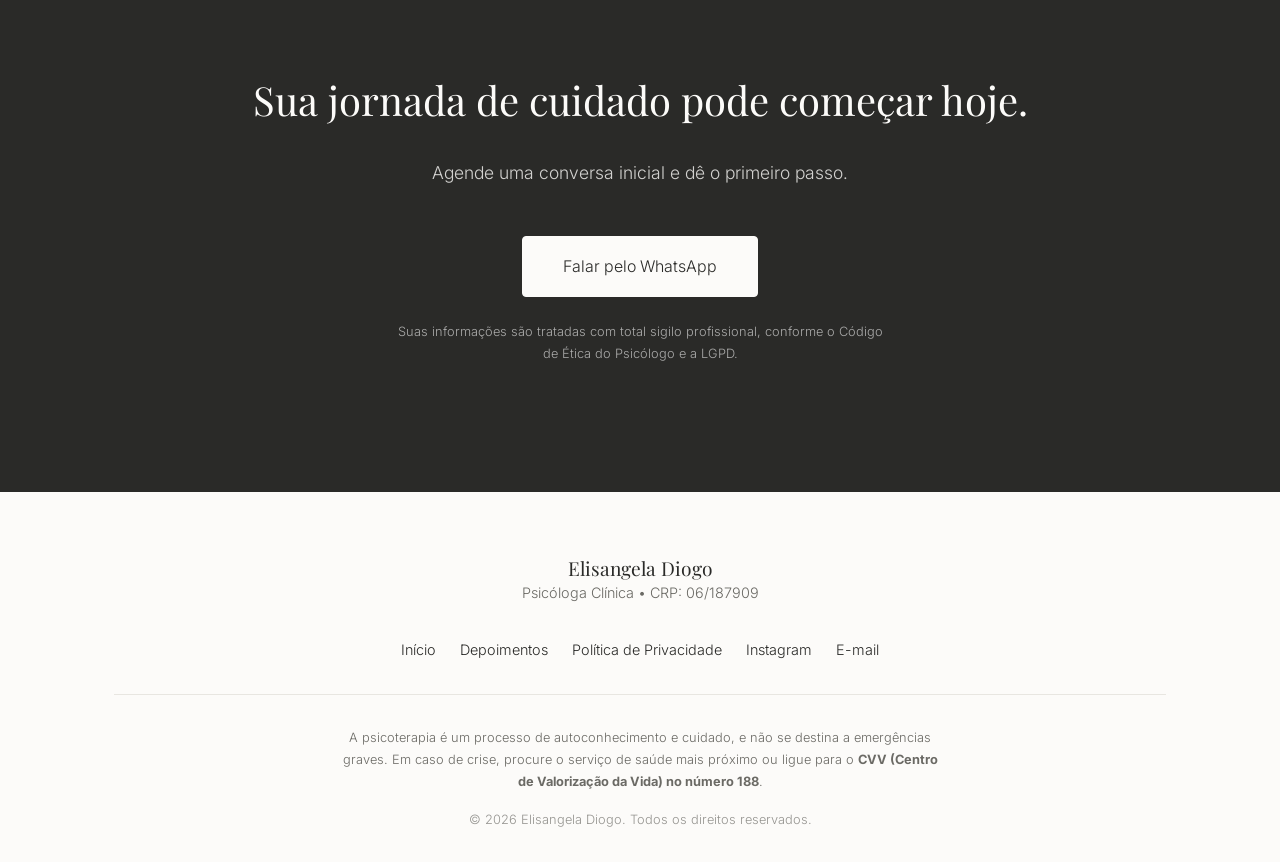
==== commit e02f973b: "Update index.html" ====
--- a/index.html
+++ b/index.html
@@ -496,7 +496,7 @@
                 <div class="about-grid fade-in-section">
                     <div>
                         <!-- OTIMIZAÇÃO PAGESPEED: Dimensões explícitas e lazy loading -->
-                        <img src="img/perfil.jpg" alt="Elisangela Diogo - Sobre mim" class="about-img" width="400" height="400" loading="lazy" onerror="this.src='https://images.unsplash.com/photo-1544005313-94ddf0286df2?auto=format&fit=crop&q=80&w=600'; this.onerror='';">
+                        <img src="img/perfil.webp" alt="Elisangela Diogo - Sobre mim" class="about-img" width="400" height="400" loading="lazy" onerror="this.src='https://images.unsplash.com/photo-1544005313-94ddf0286df2?auto=format&fit=crop&q=80&w=600'; this.onerror='';">
                     </div>
                     <div class="about-text">
                         <span class="badge">Quem Sou Eu</span>
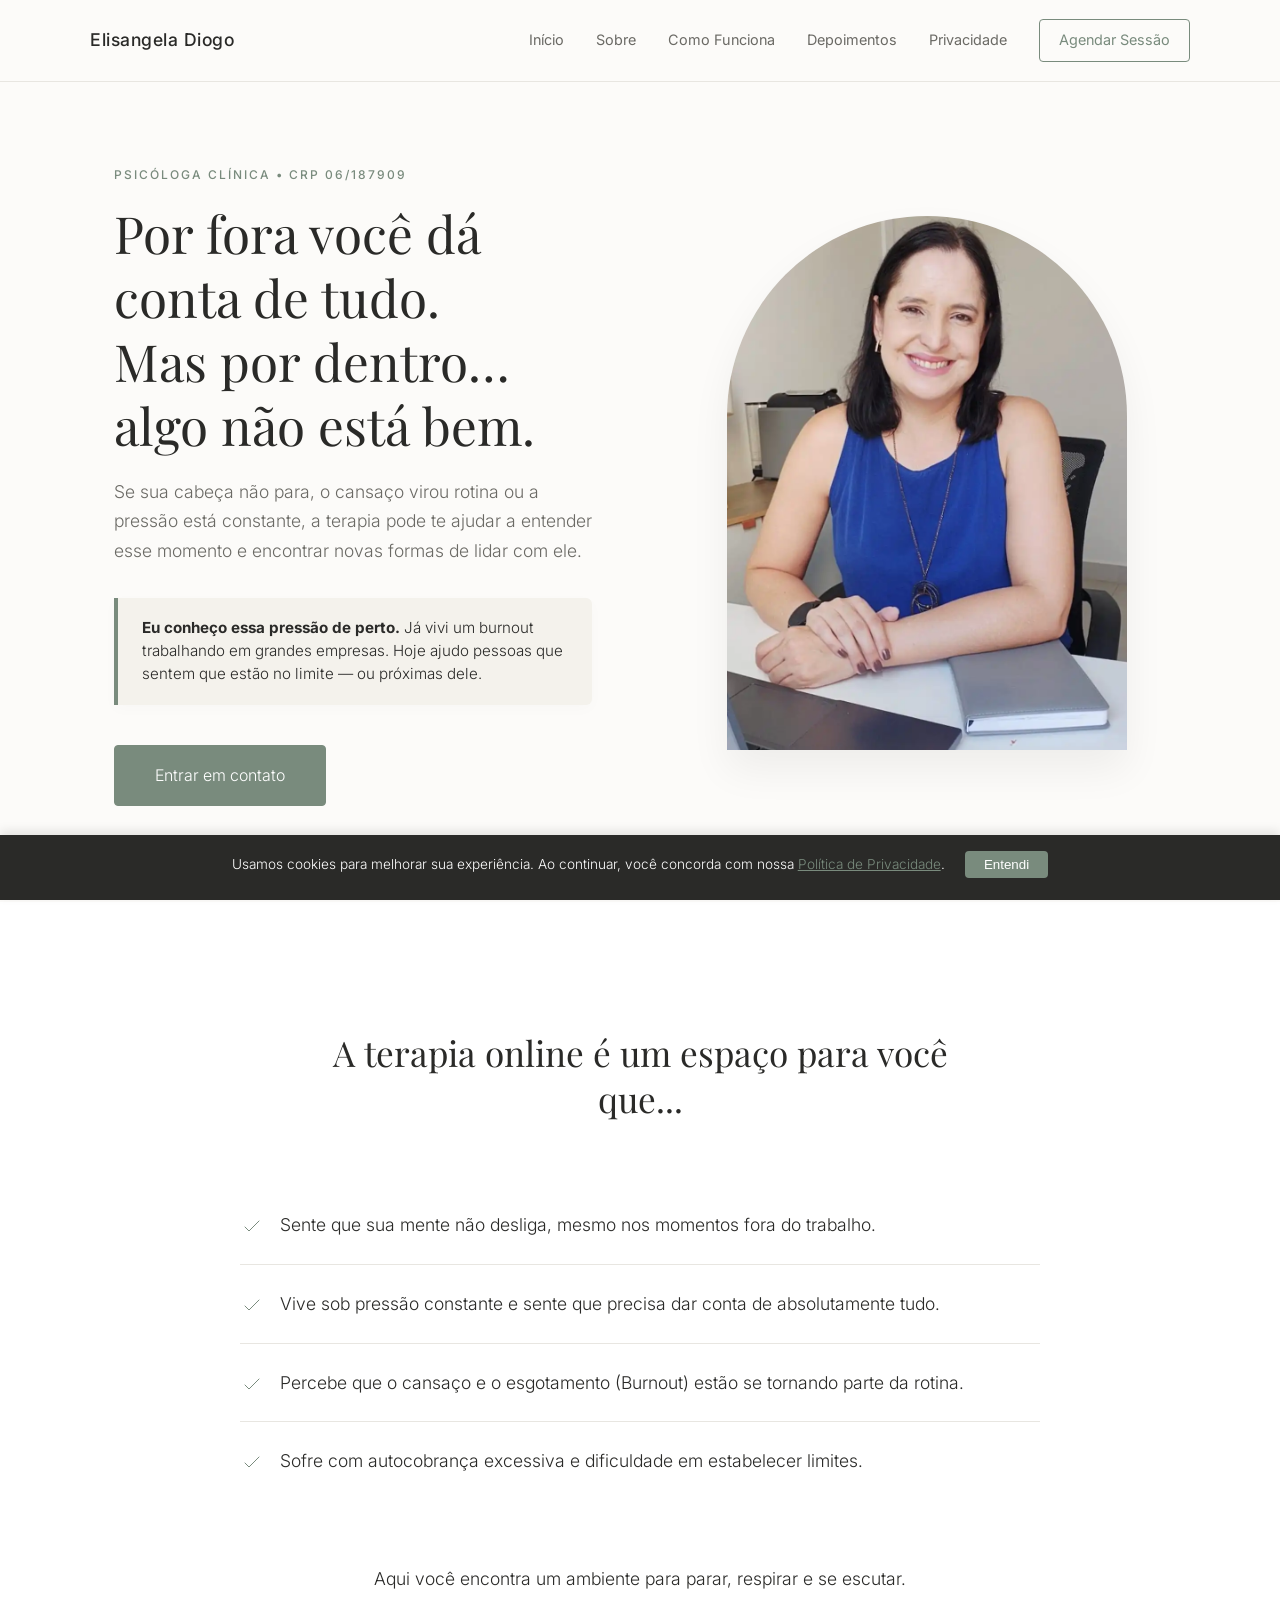
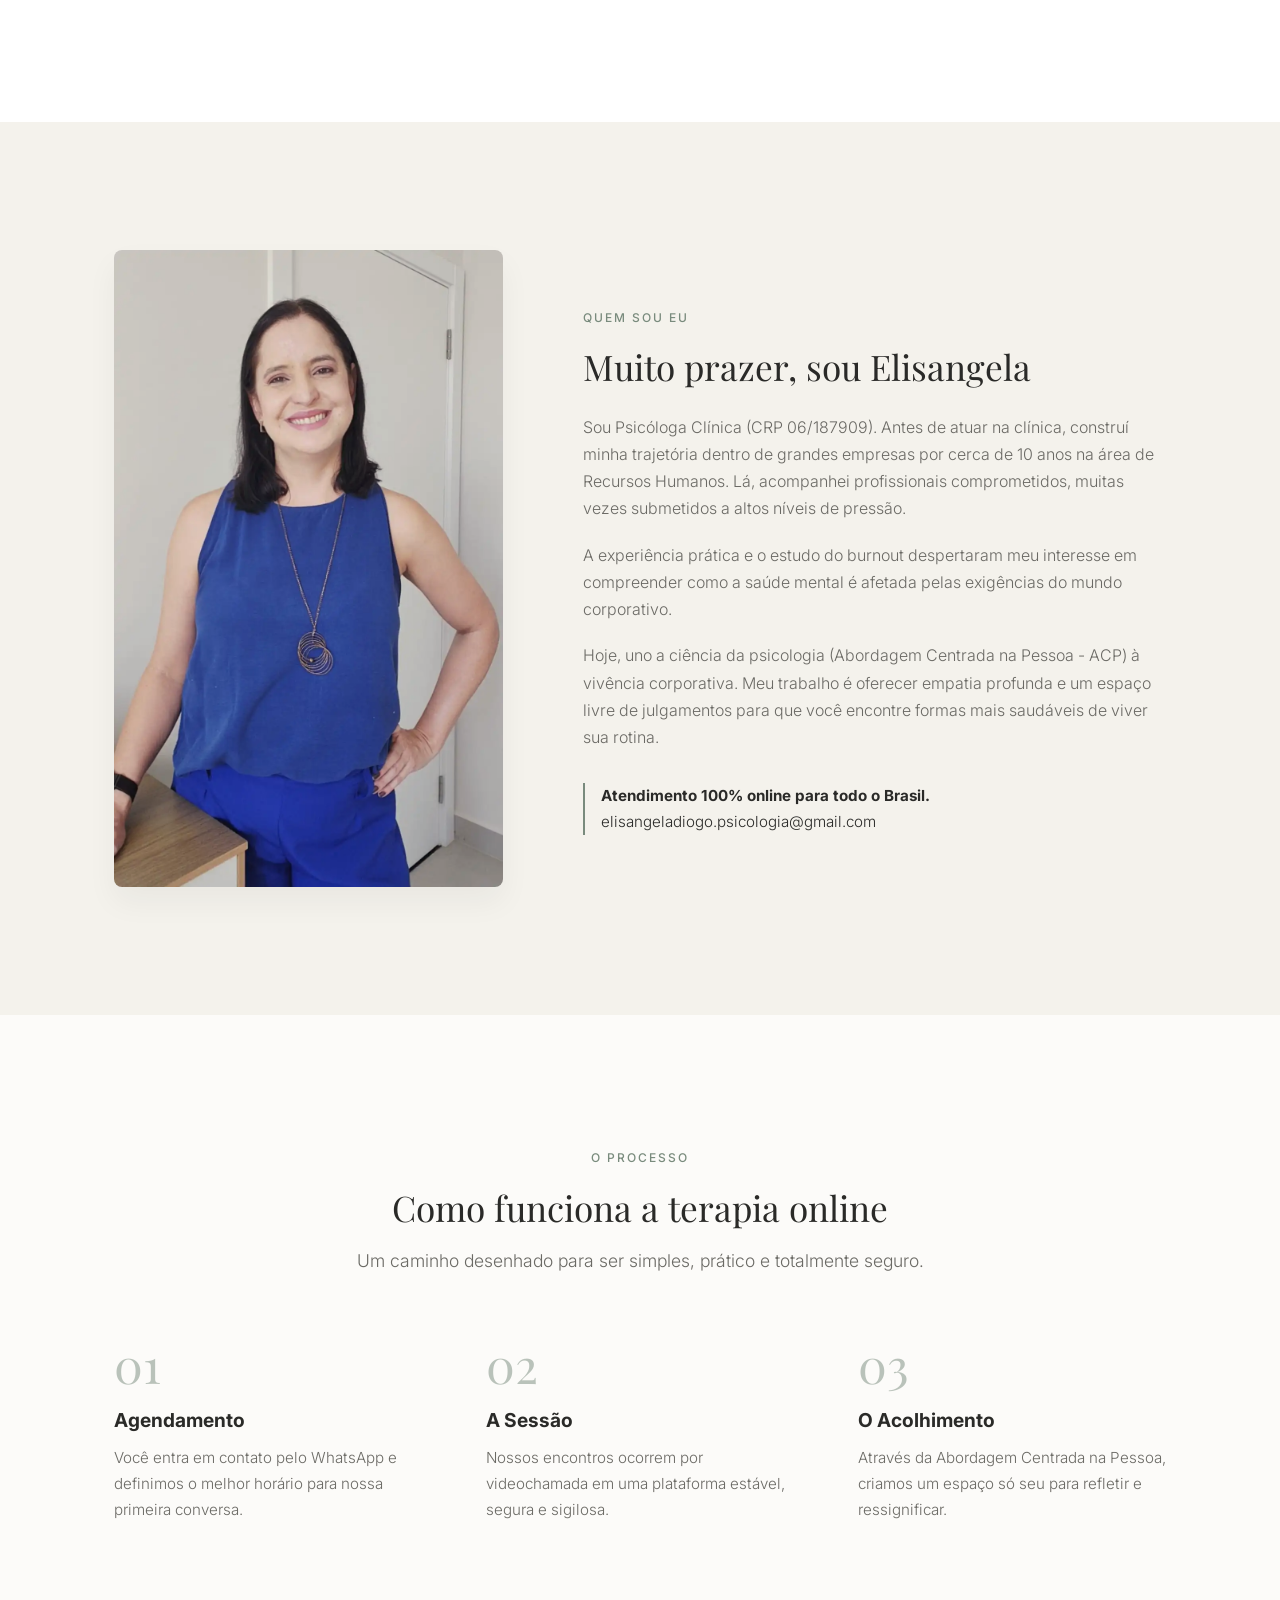
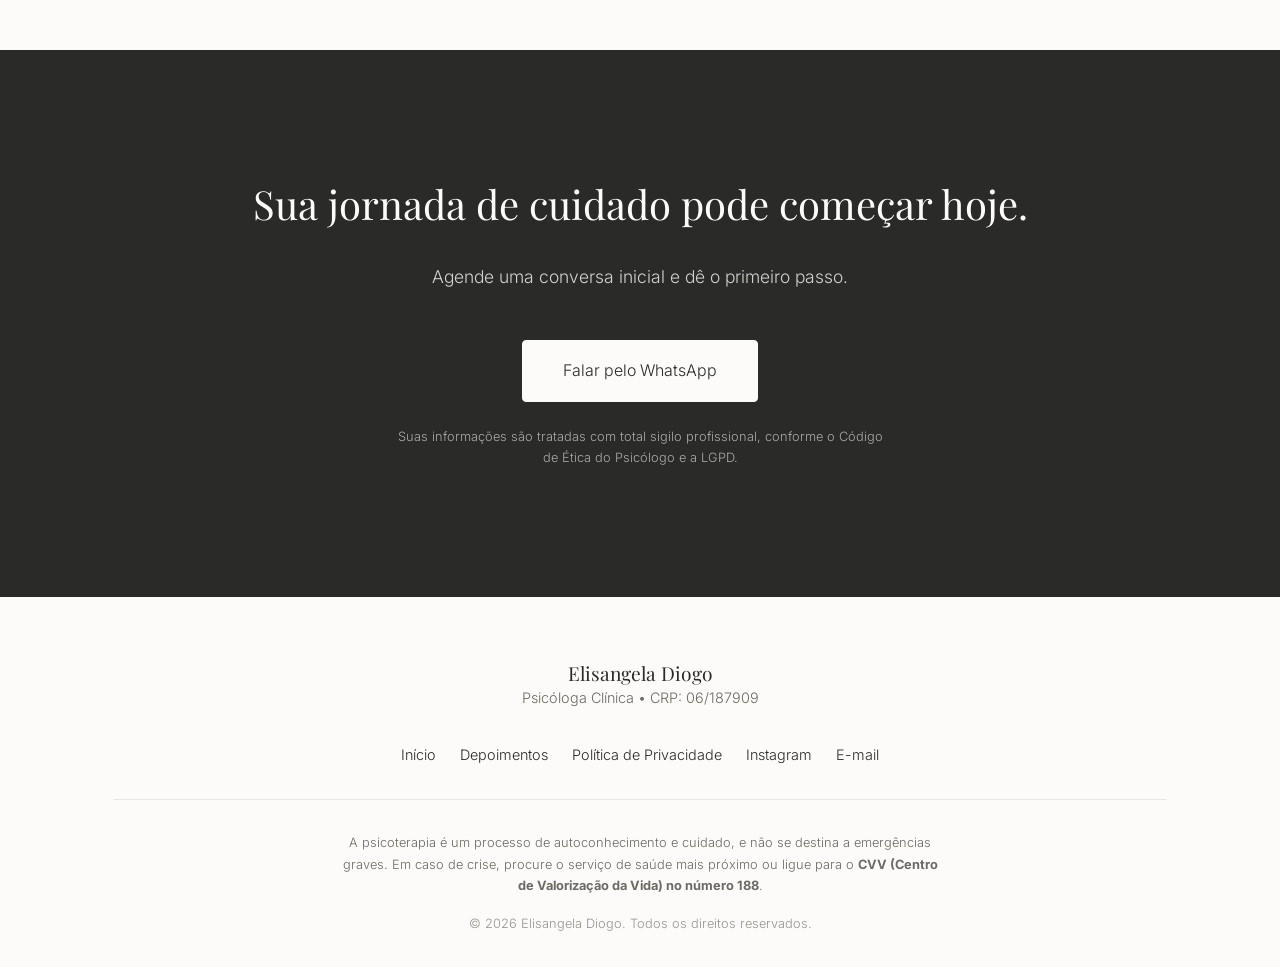
==== commit f8069db7: "Update index.html" ====
--- a/index.html
+++ b/index.html
@@ -264,15 +264,20 @@
            ========================================= */
         #sobre { background-color: var(--bg-alt); }
         .about-grid { display: grid; grid-template-columns: 1fr; gap: 4rem; align-items: center; }
+        
+        /* Correção para a imagem perfil.webp não ficar espremida */
         .about-img { 
             width: 100%; 
             max-width: 400px; 
-            border-radius: 4px; 
+            height: auto; /* Permite que a altura se ajuste livremente */
+            object-fit: cover; /* Garante que a imagem preencha o espaço sem distorcer */
+            border-radius: 8px; /* Cantos arredondados mais elegantes */
             margin: 0 auto; 
             display: block;
             box-shadow: 0 15px 30px rgba(0,0,0,0.05);
             filter: sepia(10%) contrast(95%); /* Toque suave e quente na foto */
         }
+        
         .about-text p { margin-bottom: 1.2rem; color: var(--text-muted); }
         
         /* =========================================
@@ -495,8 +500,8 @@
             <div class="container">
                 <div class="about-grid fade-in-section">
                     <div>
-                        <!-- OTIMIZAÇÃO PAGESPEED: Dimensões explícitas e lazy loading -->
-                        <img src="img/perfil.webp" alt="Elisangela Diogo - Sobre mim" class="about-img" width="400" height="400" loading="lazy" onerror="this.src='https://images.unsplash.com/photo-1544005313-94ddf0286df2?auto=format&fit=crop&q=80&w=600'; this.onerror='';">
+                        <!-- IMAGEM CORRIGIDA COM PROPORÇÃO REAL (evita distorção e ajuda no pagespeed) -->
+                        <img src="img/perfil.webp" alt="Elisangela Diogo - Sobre mim" class="about-img" width="400" height="550" loading="lazy" onerror="this.src='https://images.unsplash.com/photo-1544005313-94ddf0286df2?auto=format&fit=crop&q=80&w=600'; this.onerror='';">
                     </div>
                     <div class="about-text">
                         <span class="badge">Quem Sou Eu</span>
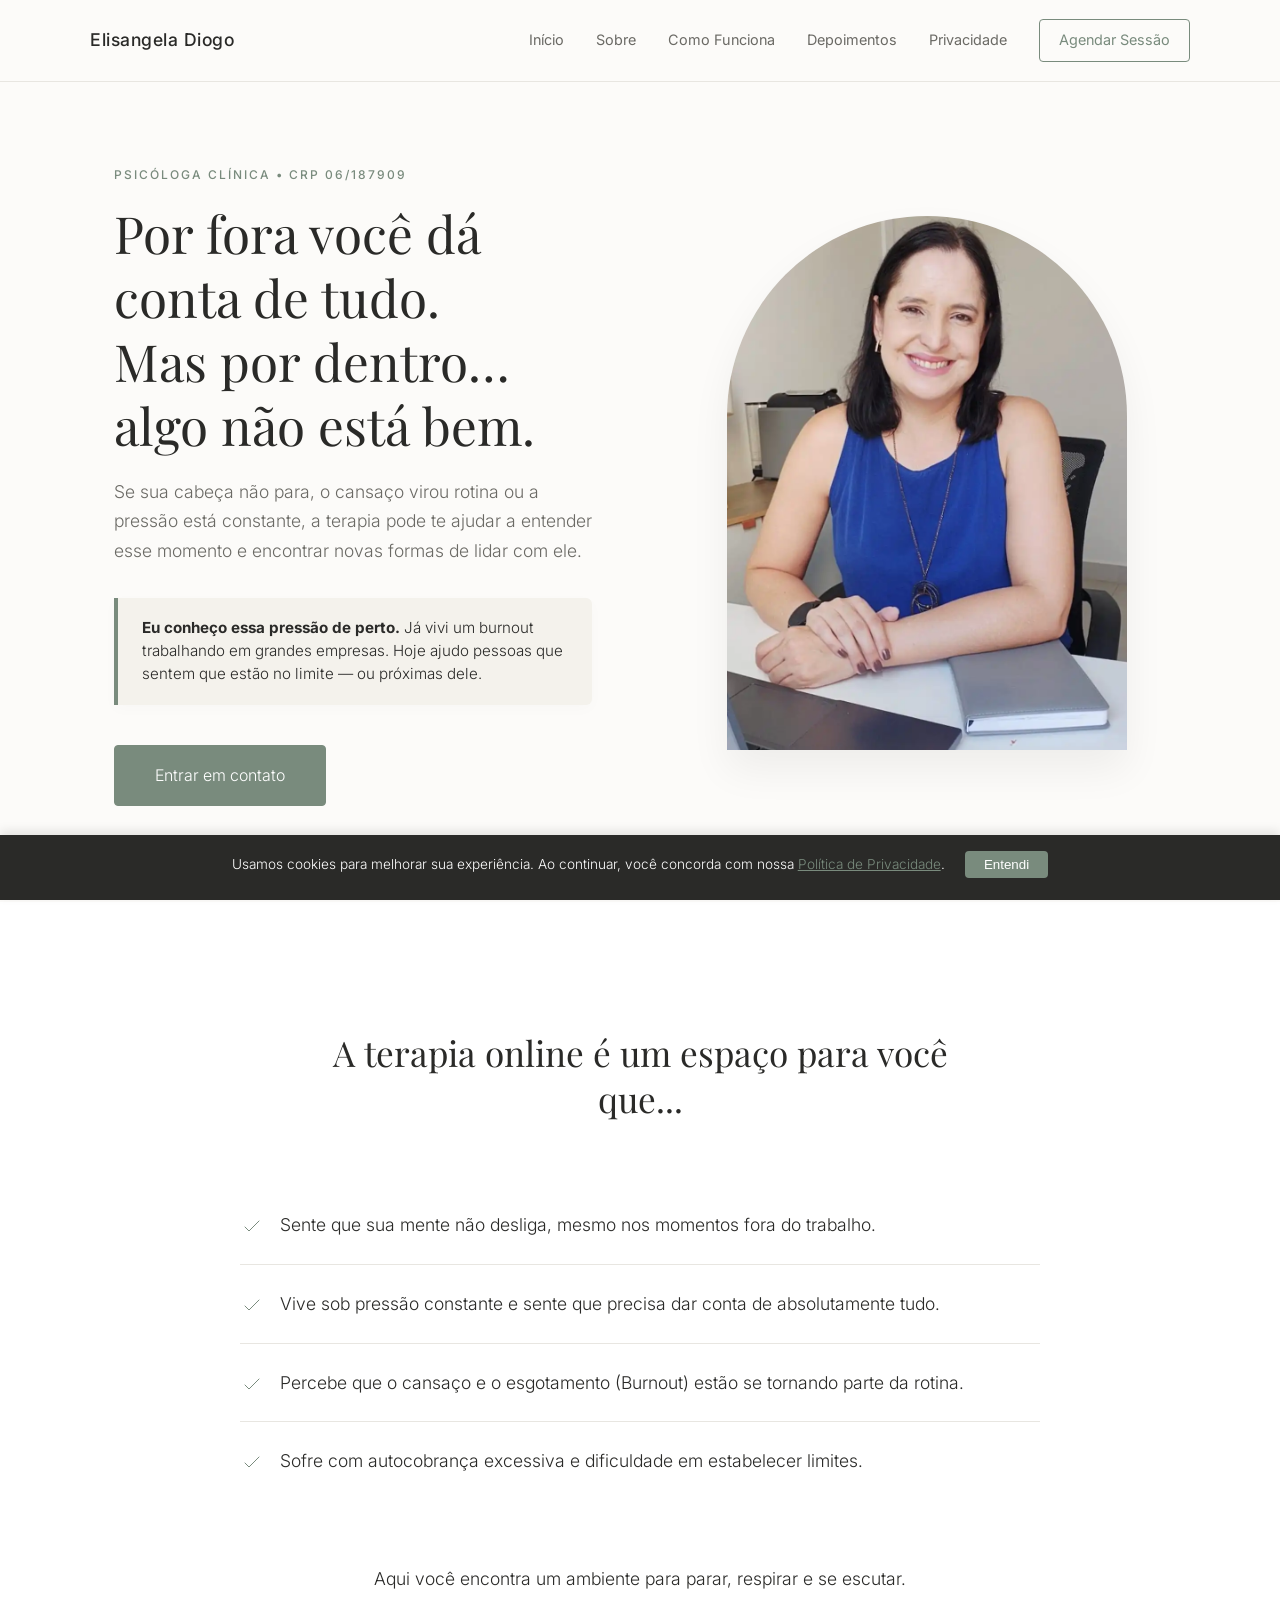
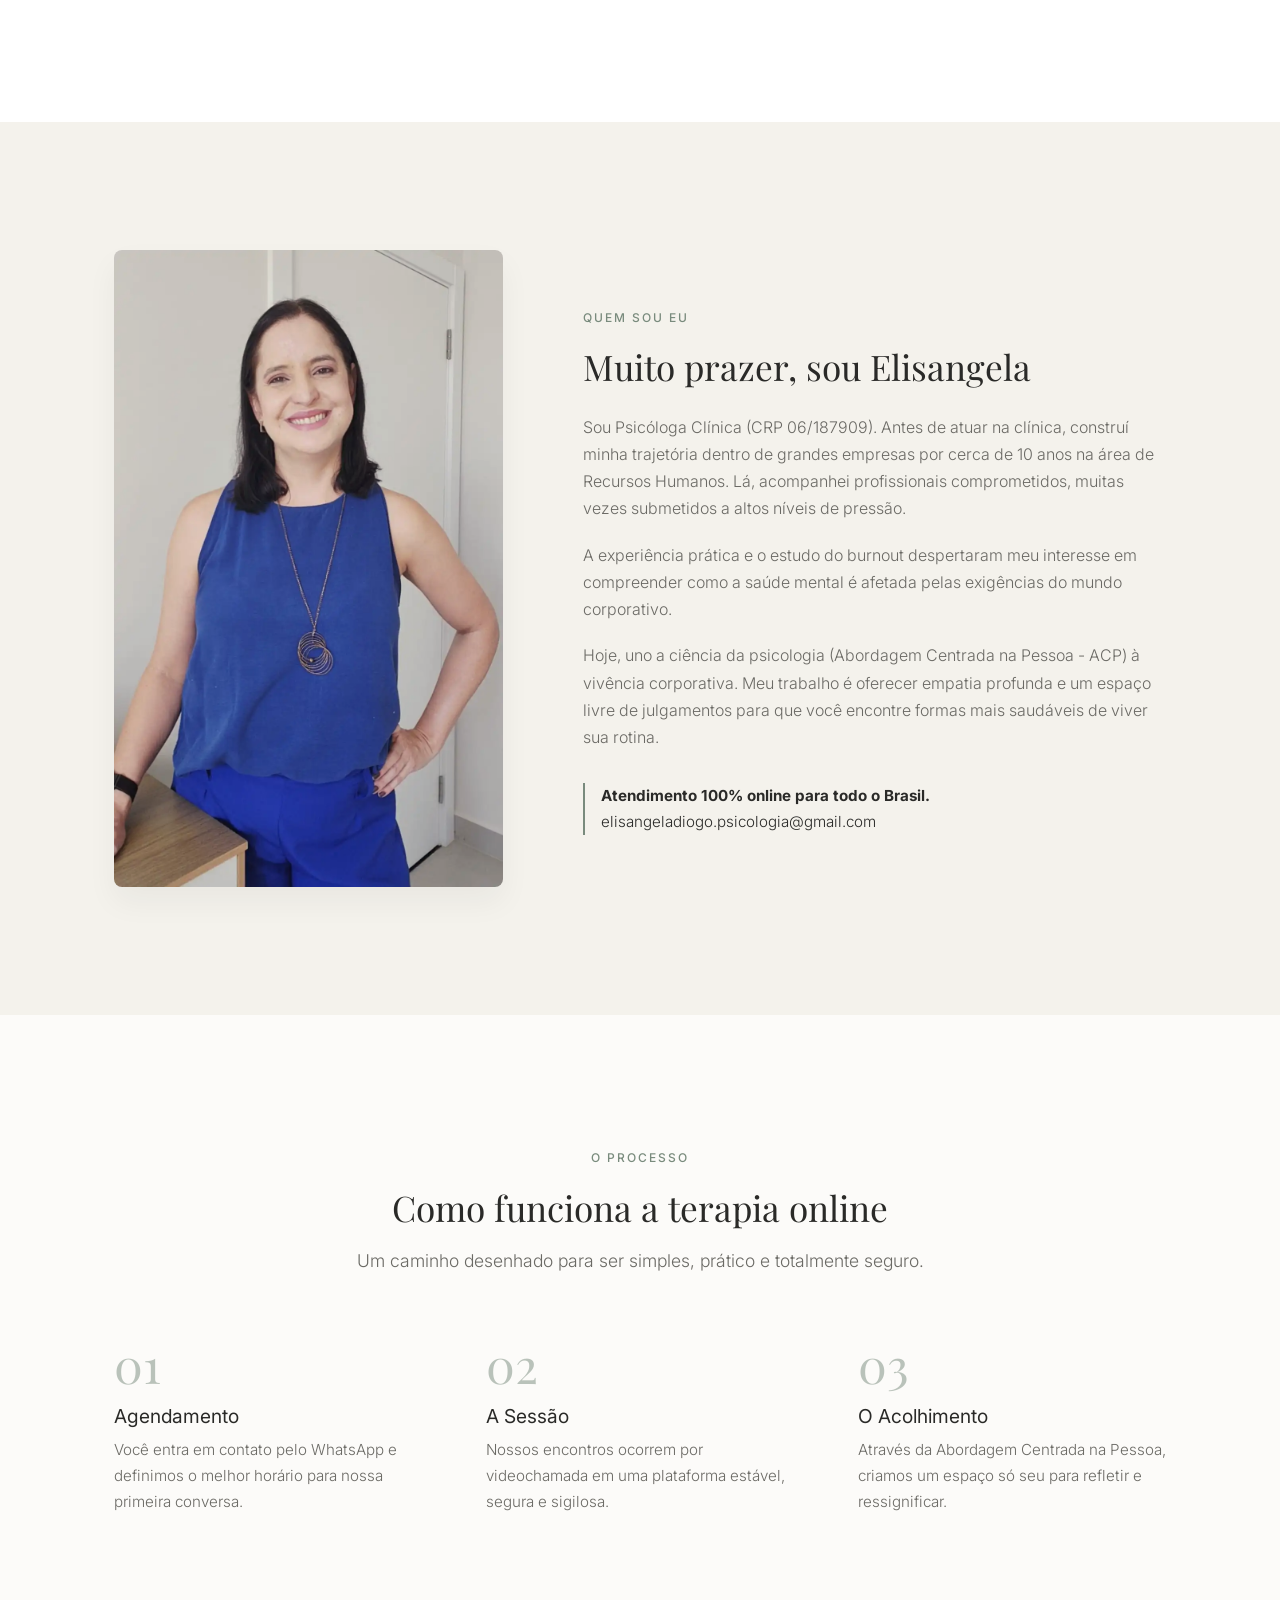
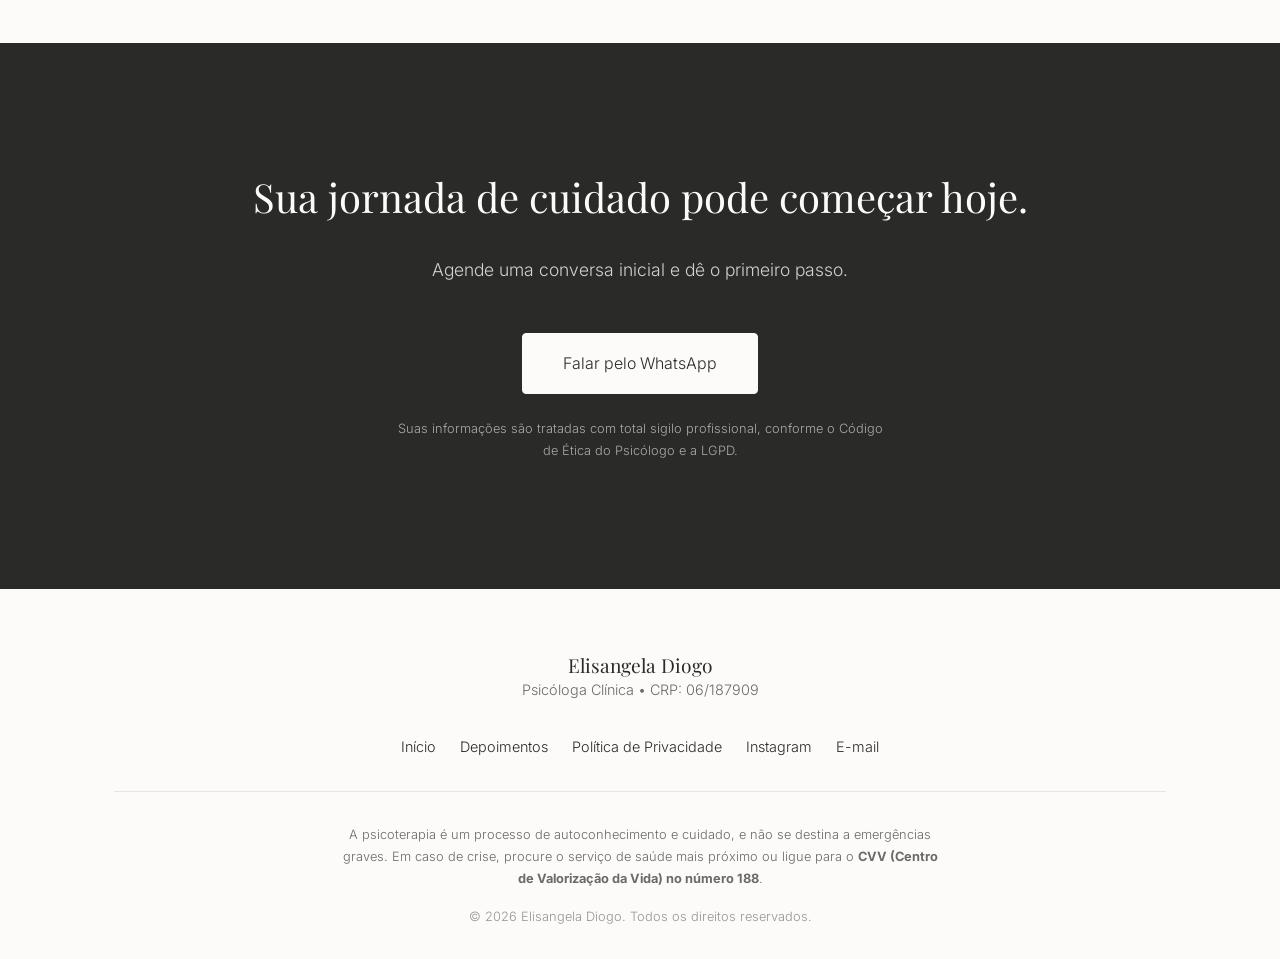
==== commit 4eb6865c: "Update index.html" ====
--- a/index.html
+++ b/index.html
@@ -293,7 +293,8 @@
             line-height: 1; 
             margin-bottom: 1rem; 
         }
-        .step-item h4 { font-size: 1.2rem; margin-bottom: 0.5rem; }
+        /* CORREÇÃO ACESSIBILIDADE: h4 alterado para h3 para manter a hierarquia correta após o h2 */
+        .step-item h3 { font-size: 1.2rem; margin-bottom: 0.5rem; }
         .step-item p { color: var(--text-muted); font-size: 0.95rem; }
 
         /* =========================================
@@ -398,7 +399,7 @@
     
     <header id="main-header">
         <div class="container header-content">
-            <a href="#inicio" class="logo">Elisangela Diogo</a>
+            <a href="#inicio" class="logo" aria-label="Voltar à página inicial">Elisangela Diogo</a>
             
             <nav class="desktop-nav">
                 <a href="#inicio">Início</a>
@@ -406,10 +407,11 @@
                 <a href="#como-funciona">Como Funciona</a>
                 <a href="#depoimentos">Depoimentos</a>
                 <a href="#privacidade">Privacidade</a>
-                <a href="https://wa.me/5511965762304" target="_blank" rel="noopener noreferrer" class="btn-outline">Agendar Sessão</a>
+                <!-- CORREÇÃO ACESSIBILIDADE: aria-label adicionado -->
+                <a href="https://wa.me/5511965762304" target="_blank" rel="noopener noreferrer" class="btn-outline" aria-label="Agendar sessão de terapia pelo WhatsApp">Agendar Sessão</a>
             </nav>
 
-            <button id="menu-btn" aria-label="Abrir menu">
+            <button id="menu-btn" aria-label="Abrir menu de navegação">
                 <svg width="24" height="24" fill="none" stroke="currentColor" stroke-width="1.5" viewBox="0 0 24 24"><path d="M4 6h16M4 12h16M4 18h16"></path></svg>
             </button>
         </div>
@@ -420,7 +422,8 @@
             <a href="#como-funciona" onclick="closeMenu();">Como Funciona</a>
             <a href="#depoimentos" onclick="closeMenu();">Depoimentos</a>
             <a href="#privacidade" onclick="closeMenu();">Privacidade</a>
-            <a href="https://wa.me/5511965762304" target="_blank" rel="noopener noreferrer" style="color: var(--accent); font-weight: 500;">Agendar no WhatsApp</a>
+            <!-- CORREÇÃO ACESSIBILIDADE: aria-label adicionado -->
+            <a href="https://wa.me/5511965762304" target="_blank" rel="noopener noreferrer" style="color: var(--accent); font-weight: 500;" aria-label="Agendar sessão de terapia pelo WhatsApp">Agendar no WhatsApp</a>
         </div>
     </header>
 
@@ -436,7 +439,6 @@
                     <div class="hero-text">
                         <span class="badge">Psicóloga Clínica • CRP 06/187909</span>
                         
-                        <!-- NOVOS TEXTOS AQUI -->
                         <h1 class="font-serif">Por fora você dá conta de tudo.<br>Mas por dentro… algo não está bem.</h1>
                         
                         <p>Se sua cabeça não para, o cansaço virou rotina ou a pressão está constante, a terapia pode te ajudar a entender esse momento e encontrar novas formas de lidar com ele.</p>
@@ -445,11 +447,11 @@
                             <p><strong>Eu conheço essa pressão de perto.</strong> Já vivi um burnout trabalhando em grandes empresas. Hoje ajudo pessoas que sentem que estão no limite — ou próximas dele.</p>
                         </div>
                         
-                        <a href="https://wa.me/5511965762304" target="_blank" rel="noopener noreferrer" class="btn-primary">Entrar em contato</a>
+                        <!-- CORREÇÃO ACESSIBILIDADE: aria-label adicionado -->
+                        <a href="https://wa.me/5511965762304" target="_blank" rel="noopener noreferrer" class="btn-primary" aria-label="Entrar em contacto com a psicóloga pelo WhatsApp">Entrar em contato</a>
                     </div>
                     
                     <div class="hero-img-cont">
-                        <!-- IMAGEM OTIMIZADA PARA LCP (WebP + width/height + fetchpriority) -->
                         <img 
                             src="img/Elisangela.webp" 
                             alt="Elisangela Diogo" 
@@ -500,7 +502,6 @@
             <div class="container">
                 <div class="about-grid fade-in-section">
                     <div>
-                        <!-- IMAGEM CORRIGIDA COM PROPORÇÃO REAL (evita distorção e ajuda no pagespeed) -->
                         <img src="img/perfil.webp" alt="Elisangela Diogo - Sobre mim" class="about-img" width="400" height="550" loading="lazy" onerror="this.src='https://images.unsplash.com/photo-1544005313-94ddf0286df2?auto=format&fit=crop&q=80&w=600'; this.onerror='';">
                     </div>
                     <div class="about-text">
@@ -531,17 +532,20 @@
                 <div class="steps-grid">
                     <div class="step-item">
                         <div class="step-number">01</div>
-                        <h4>Agendamento</h4>
+                        <!-- CORREÇÃO ACESSIBILIDADE: Hierarquia corrigida de h4 para h3 -->
+                        <h3>Agendamento</h3>
                         <p>Você entra em contato pelo WhatsApp e definimos o melhor horário para nossa primeira conversa.</p>
                     </div>
                     <div class="step-item">
                         <div class="step-number">02</div>
-                        <h4>A Sessão</h4>
+                        <!-- CORREÇÃO ACESSIBILIDADE: Hierarquia corrigida de h4 para h3 -->
+                        <h3>A Sessão</h3>
                         <p>Nossos encontros ocorrem por videochamada em uma plataforma estável, segura e sigilosa.</p>
                     </div>
                     <div class="step-item">
                         <div class="step-number">03</div>
-                        <h4>O Acolhimento</h4>
+                        <!-- CORREÇÃO ACESSIBILIDADE: Hierarquia corrigida de h4 para h3 -->
+                        <h3>O Acolhimento</h3>
                         <p>Através da Abordagem Centrada na Pessoa, criamos um espaço só seu para refletir e ressignificar.</p>
                     </div>
                 </div>
@@ -553,7 +557,8 @@
             <div class="container">
                 <h2 class="font-serif">Sua jornada de cuidado pode começar hoje.</h2>
                 <p style="margin-bottom: 3rem; font-size: 1.1rem; opacity: 0.8;">Agende uma conversa inicial e dê o primeiro passo.</p>
-                <a href="https://wa.me/5511965762304" target="_blank" rel="noopener noreferrer" class="btn-primary">Falar pelo WhatsApp</a>
+                <!-- CORREÇÃO ACESSIBILIDADE: aria-label adicionado -->
+                <a href="https://wa.me/5511965762304" target="_blank" rel="noopener noreferrer" class="btn-primary" aria-label="Iniciar contacto pelo WhatsApp">Falar pelo WhatsApp</a>
                 <p class="disclaimer">Suas informações são tratadas com total sigilo profissional, conforme o Código de Ética do Psicólogo e a LGPD.</p>
             </div>
         </section>
@@ -596,7 +601,8 @@
                 </div>
 
                 <div class="text-center" style="margin-top: 4rem;">
-                    <a href="https://wa.me/5511965762304" target="_blank" rel="noopener noreferrer" class="btn-primary">Agendar minha conversa inicial</a>
+                    <!-- CORREÇÃO ACESSIBILIDADE: aria-label adicionado -->
+                    <a href="https://wa.me/5511965762304" target="_blank" rel="noopener noreferrer" class="btn-primary" aria-label="Agendar conversa inicial pelo WhatsApp">Agendar minha conversa inicial</a>
                 </div>
             </div>
         </section>
@@ -642,8 +648,10 @@
                 <a href="#inicio">Início</a>
                 <a href="#depoimentos">Depoimentos</a>
                 <a href="#privacidade">Política de Privacidade</a>
-                <a href="https://www.instagram.com/elisangeladiogopsi/" target="_blank" rel="noopener noreferrer">Instagram</a>
-                <a href="mailto:elisangeladiogo.psicologia@gmail.com">E-mail</a>
+                <!-- CORREÇÃO ACESSIBILIDADE: aria-label adicionado -->
+                <a href="https://www.instagram.com/elisangeladiogopsi/" target="_blank" rel="noopener noreferrer" aria-label="Visitar a página de Instagram de Elisangela Diogo">Instagram</a>
+                <!-- CORREÇÃO ACESSIBILIDADE: aria-label adicionado -->
+                <a href="mailto:elisangeladiogo.psicologia@gmail.com" aria-label="Enviar um e-mail para Elisangela Diogo">E-mail</a>
             </div>
 
             <div class="footer-bottom">
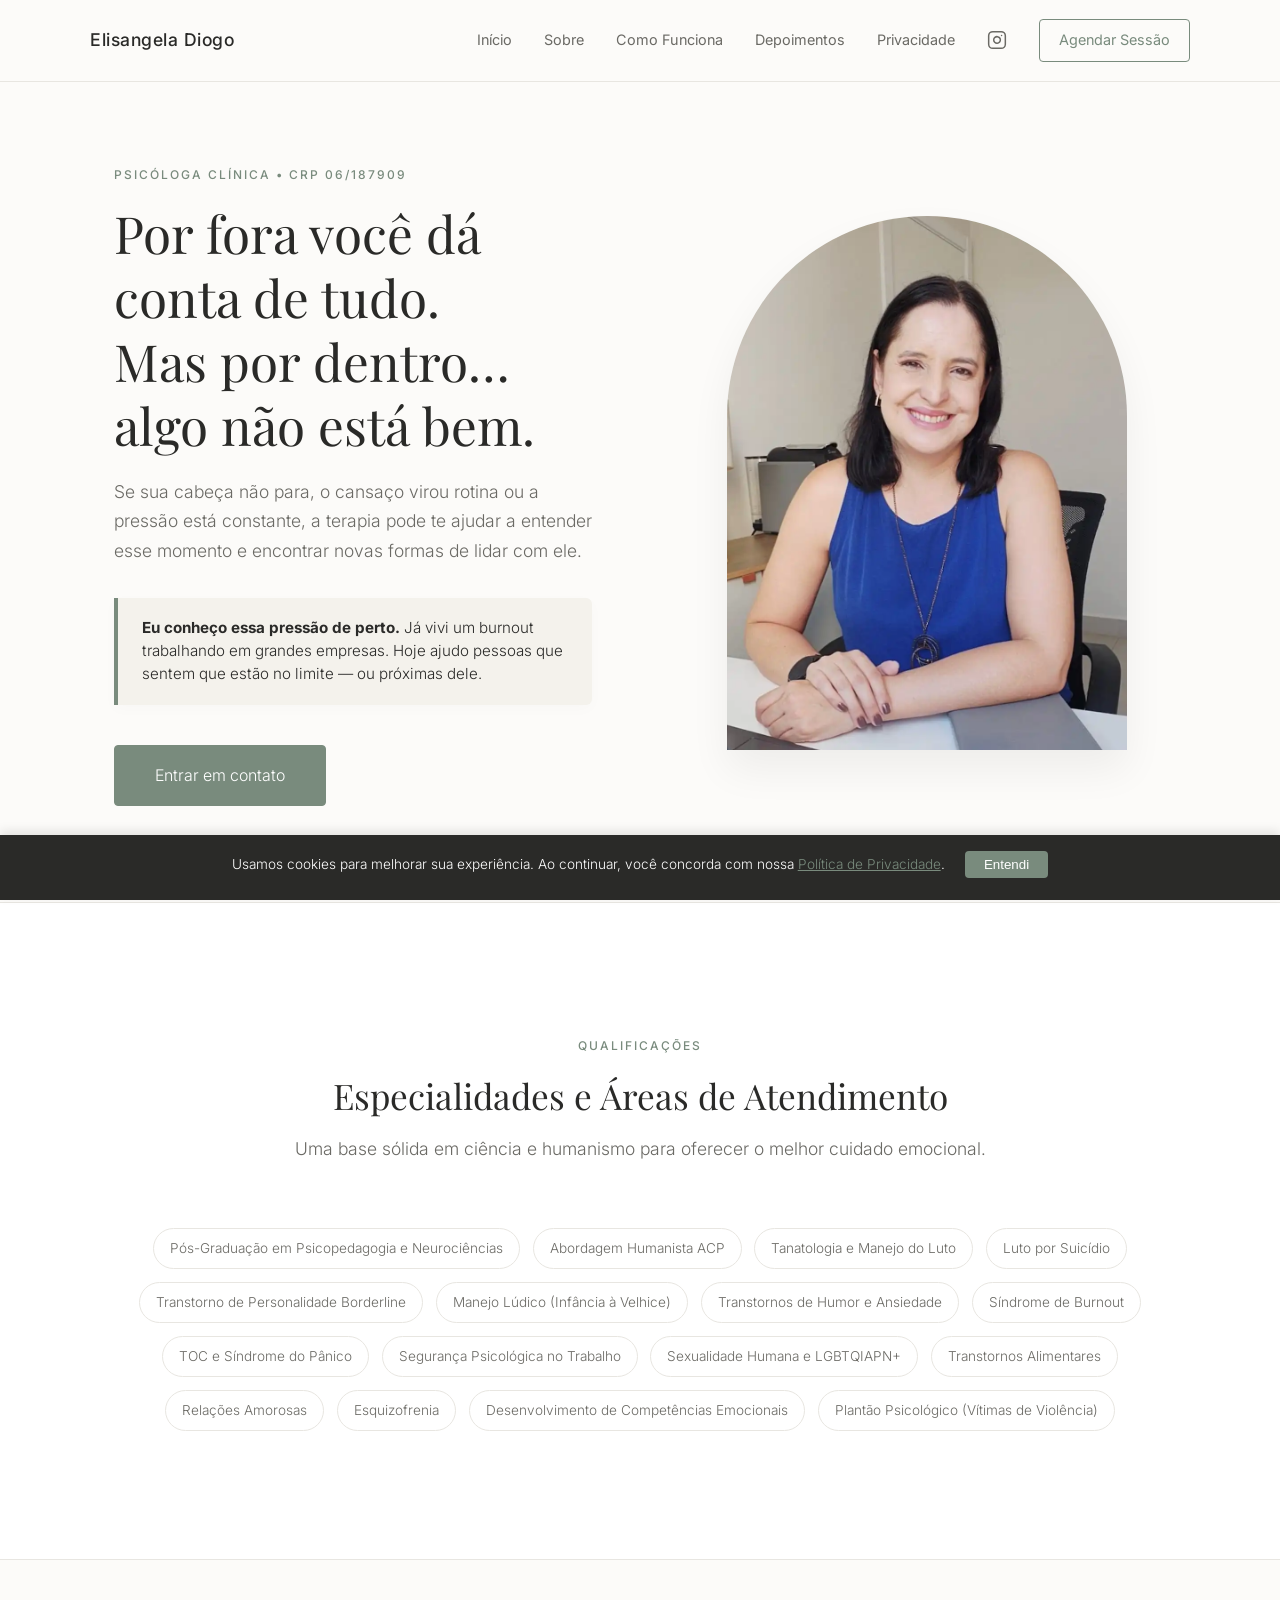
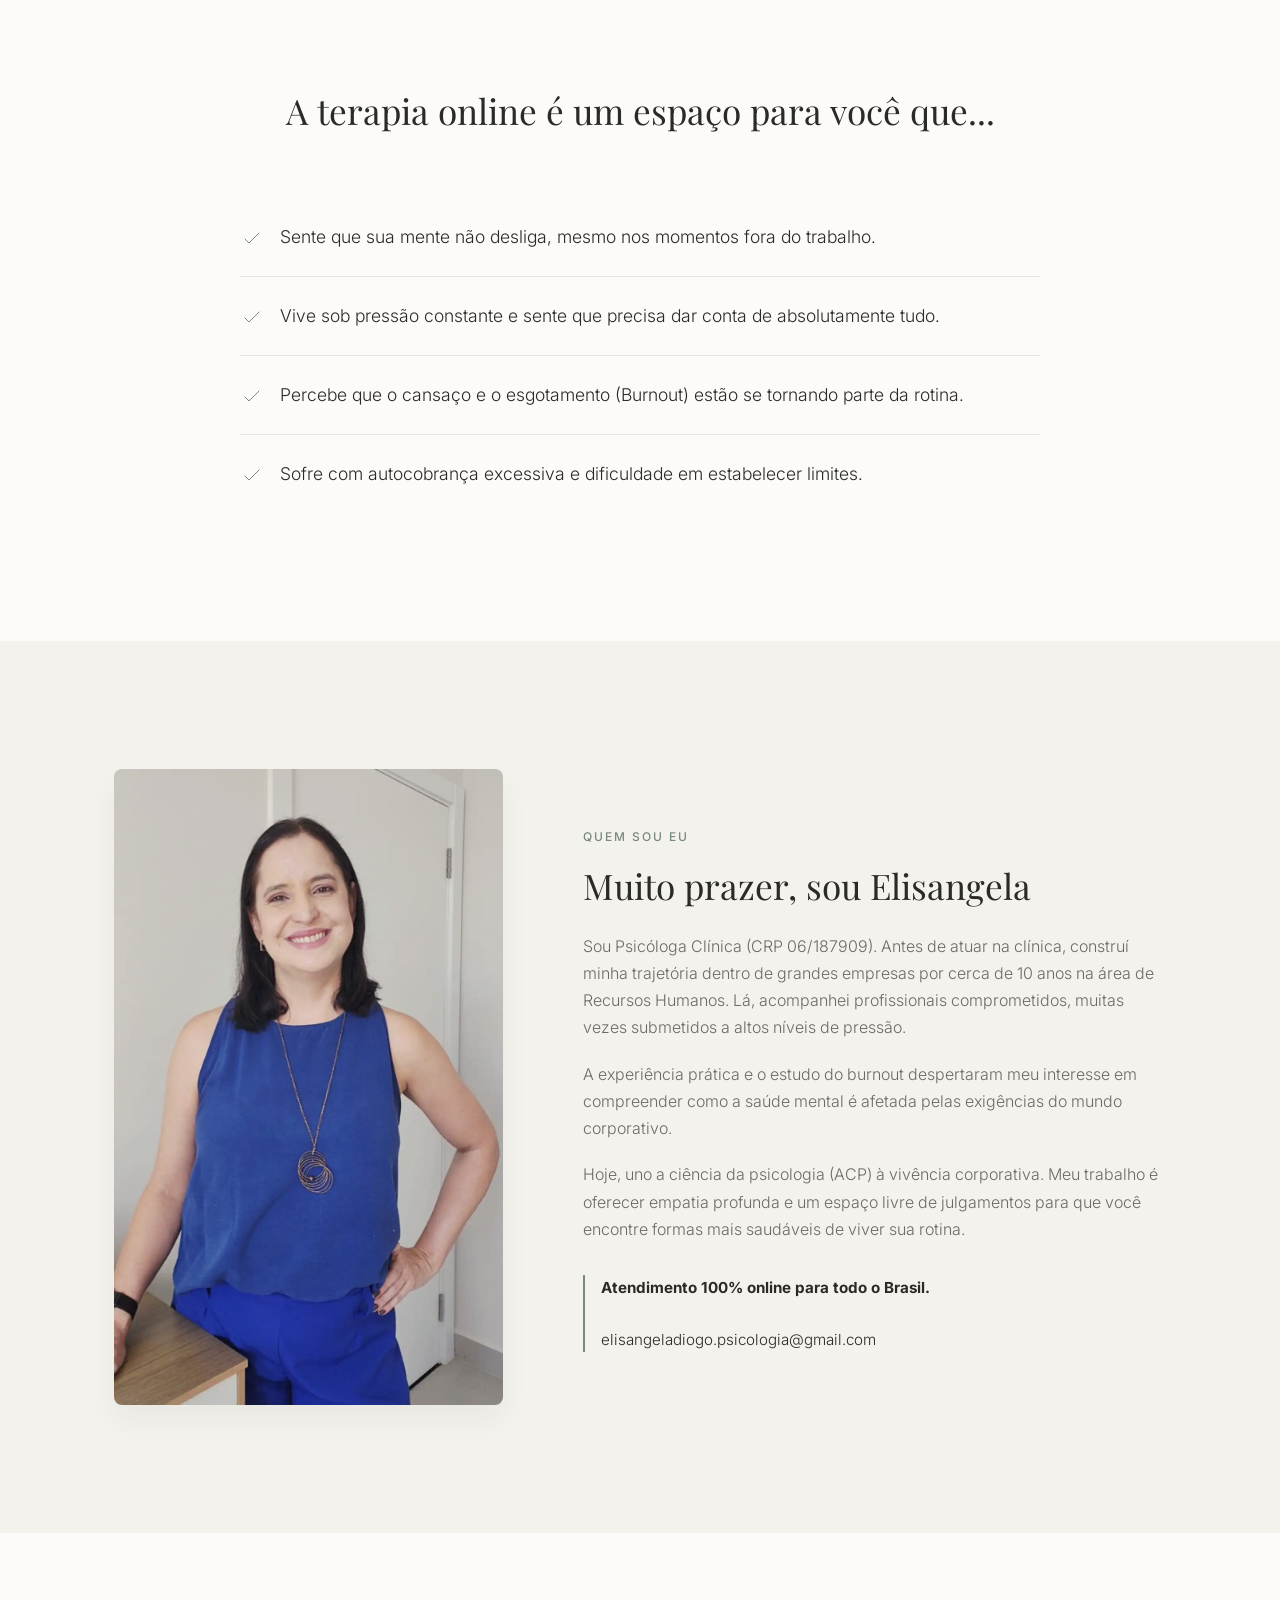
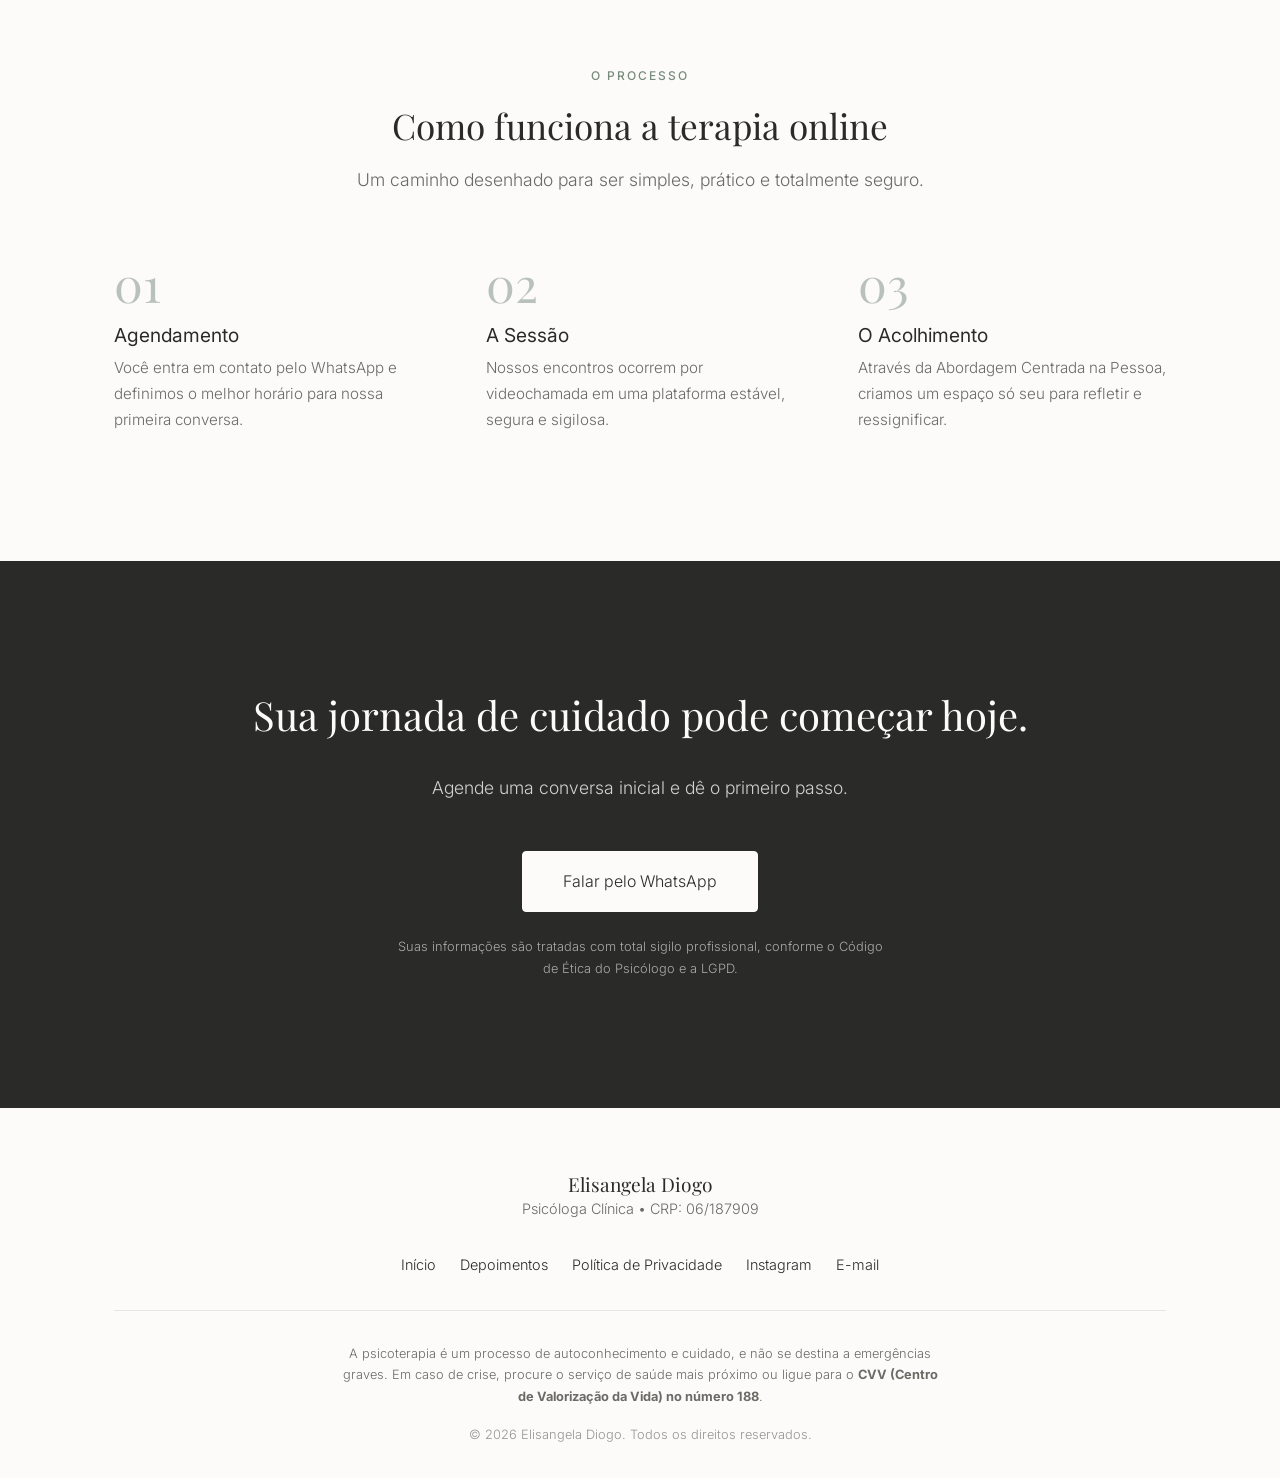
==== commit c218a9e6: "Update index.html" ====
--- a/index.html
+++ b/index.html
@@ -47,7 +47,6 @@
     <meta property="og:url" content="https://elisangeladiogopsicologa.com.br">
     <meta name="robots" content="index, follow">
     
-    <!-- OTIMIZAÇÃO PAGESPEED: Carregamento assíncrono das Fontes do Google -->
     <link rel="preconnect" href="https://fonts.googleapis.com">
     <link rel="preconnect" href="https://fonts.gstatic.com" crossorigin>
     <link rel="preload" as="style" href="https://fonts.googleapis.com/css2?family=Inter:wght@300;400;500;600&family=Playfair+Display:ital,wght@0,400;0,500;0,600;1,400&display=swap">
@@ -57,16 +56,13 @@
     </noscript>
 
     <style>
-        /* =========================================
-           PALETA MINIMALISTA & VARIÁVEIS
-           ========================================= */
         :root { 
-            --bg-main: #FCFBF9;       /* Branco quente/areia muito suave */
-            --bg-alt: #F4F2EC;        /* Fundo alternativo suave */
-            --text-dark: #2A2A28;     /* Cinza chumbo quente (menos agressivo que preto) */
-            --text-muted: #6B6A65;    /* Cinza médio para textos secundários */
-            --accent: #798B7D;        /* Verde sálvia suave (elegante e calmo) */
-            --accent-hover: #5F6E62;  /* Verde sálvia mais escuro */
+            --bg-main: #FCFBF9;
+            --bg-alt: #F4F2EC;
+            --text-dark: #2A2A28;
+            --text-muted: #6B6A65;
+            --accent: #798B7D;
+            --accent-hover: #5F6E62;
             --border-light: #E8E6E1;
             --white: #ffffff;
             --transition: all 0.4s cubic-bezier(0.25, 0.8, 0.25, 1);
@@ -85,17 +81,8 @@
         }
 
         .font-serif { font-family: 'Playfair Display', serif; }
-        
-        .container { 
-            width: 100%; 
-            max-width: 1100px; 
-            margin: 0 auto; 
-            padding: 0 1.5rem; 
-        }
-
-        /* =========================================
-           HEADER & NAVEGAÇÃO
-           ========================================= */
+        .container { width: 100%; max-width: 1100px; margin: 0 auto; padding: 0 1.5rem; }
+
         header { 
             background: rgba(252, 251, 249, 0.9); 
             backdrop-filter: blur(12px); 
@@ -106,18 +93,8 @@
             transition: var(--transition);
         }
 
-        .header-content { 
-            display: flex; justify-content: space-between; align-items: center; 
-            padding: 1.2rem 0; 
-        }
-
-        .logo { 
-            font-weight: 500; 
-            font-size: 1.1rem; 
-            color: var(--text-dark); 
-            text-decoration: none; 
-            letter-spacing: 0.5px;
-        }
+        .header-content { display: flex; justify-content: space-between; align-items: center; padding: 1.2rem 0; }
+        .logo { font-weight: 500; font-size: 1.1rem; color: var(--text-dark); text-decoration: none; letter-spacing: 0.5px; }
 
         nav.desktop-nav { display: none; gap: 2rem; align-items: center; }
         nav.desktop-nav a { 
@@ -129,6 +106,15 @@
         }
         nav.desktop-nav a:hover, nav.desktop-nav a.active { color: var(--accent); }
 
+        /* Estilo do Ícone Social no Header */
+        .social-icon {
+            display: flex;
+            align-items: center;
+            color: var(--text-muted);
+            transition: var(--transition);
+        }
+        .social-icon:hover { color: var(--accent); transform: translateY(-1px); }
+
         .btn-outline {
             border: 1px solid var(--accent);
             color: var(--accent) !important;
@@ -136,12 +122,8 @@
             border-radius: 4px;
             transition: var(--transition);
         }
-        .btn-outline:hover {
-            background: var(--accent);
-            color: var(--white) !important;
-        }
-
-        /* Mobile Menu */
+        .btn-outline:hover { background: var(--accent); color: var(--white) !important; }
+
         #menu-btn { background: none; border: none; cursor: pointer; color: var(--text-dark); display: block; }
         #mobile-menu { 
             display: none; background: var(--bg-main); padding: 2rem 1.5rem; 
@@ -150,242 +132,117 @@
         }
         #mobile-menu.active { display: block; animation: slideDown 0.3s ease forwards; }
         #mobile-menu a { display: block; padding: 1rem 0; color: var(--text-dark); text-decoration: none; font-size: 1.1rem; border-bottom: 1px solid var(--border-light); }
-        #mobile-menu a:last-child { border-bottom: none; }
-
-        @keyframes slideDown {
-            from { opacity: 0; transform: translateY(-10px); }
-            to { opacity: 1; transform: translateY(0); }
-        }
-
-        /* =========================================
-           BOTÕES E COMPONENTES
-           ========================================= */
+        #mobile-menu .mobile-social { display: flex; gap: 1rem; padding-top: 1.5rem; justify-content: center; }
+
+        @keyframes slideDown { from { opacity: 0; transform: translateY(-10px); } to { opacity: 1; transform: translateY(0); } }
+
         .btn-primary { 
-            background: var(--accent); 
-            color: var(--white); 
-            padding: 1rem 2.5rem; 
-            border-radius: 4px; 
-            text-decoration: none; 
-            display: inline-block; 
-            font-size: 1rem; 
-            transition: var(--transition);
-            border: 1px solid var(--accent);
-        }
-        .btn-primary:hover { 
-            background: transparent; 
-            color: var(--accent); 
-        }
-
-        .badge { 
-            color: var(--accent); 
-            font-size: 0.75rem; 
-            text-transform: uppercase; 
-            letter-spacing: 2px; 
-            font-weight: 500; 
-            display: inline-block; 
-            margin-bottom: 1rem; 
-        }
-
-        /* =========================================
-           SEÇÕES GERAIS
-           ========================================= */
+            background: var(--accent); color: var(--white); padding: 1rem 2.5rem; border-radius: 4px; 
+            text-decoration: none; display: inline-block; font-size: 1rem; transition: var(--transition); border: 1px solid var(--accent);
+        }
+        .btn-primary:hover { background: transparent; color: var(--accent); }
+
+        .badge { color: var(--accent); font-size: 0.75rem; text-transform: uppercase; letter-spacing: 2px; font-weight: 500; display: inline-block; margin-bottom: 1rem; }
+
         section { padding: 8rem 0; }
         .text-center { text-align: center; }
         h1, h2, h3 { color: var(--text-dark); font-weight: 400; line-height: 1.3; }
         
-        .section-header { margin-bottom: 4rem; max-width: 700px; margin-left: auto; margin-right: auto; text-align: center;}
+        .section-header { margin-bottom: 4rem; max-width: 800px; margin-left: auto; margin-right: auto; text-align: center;}
         .section-header h2 { font-size: 2.2rem; margin-bottom: 1rem; }
         .section-header p { color: var(--text-muted); font-size: 1.1rem; }
 
-        /* =========================================
-           HERO SECTION
-           ========================================= */
         #inicio { padding-top: 10rem; padding-bottom: 6rem; }
         .hero-flex { display: flex; flex-direction: column; gap: 2.5rem; align-items: center; }
         .hero-text { flex: 1; text-align: center; }
+        .hero-text h1 { font-size: 2rem; margin-bottom: 1rem; line-height: 1.25; }
+        .hero-text > p { font-size: 1.05rem; color: var(--text-muted); max-width: 600px; margin: 0 auto 1.5rem; }
+
+        .connection-block { background: var(--bg-alt); border-left: 4px solid var(--accent); padding: 1rem 1.2rem; border-radius: 0 6px 6px 0; margin: 0 auto 2rem; max-width: 600px; text-align: left; box-shadow: 0 4px 15px rgba(0,0,0,0.02); }
+        .connection-block p { margin: 0; font-size: 0.9rem; color: var(--text-dark); line-height: 1.5; }
         
-        /* Ajustes específicos do novo título */
-        .hero-text h1 { font-size: 2rem; margin-bottom: 1rem; line-height: 1.25; }
-        
-        .hero-text > p { 
-            font-size: 1.05rem; 
-            color: var(--text-muted); 
-            max-width: 600px; 
-            margin: 0 auto 1.5rem; 
-        }
-
-        /* Bloco de conexão adicionado */
-        .connection-block {
-            background: var(--bg-alt);
-            border-left: 4px solid var(--accent);
-            padding: 1rem 1.2rem;
-            border-radius: 0 6px 6px 0;
-            margin: 0 auto 2rem;
-            max-width: 600px;
-            text-align: left;
-            box-shadow: 0 4px 15px rgba(0,0,0,0.02);
-        }
-        .connection-block p {
-            margin: 0;
-            font-size: 0.9rem;
-            color: var(--text-dark);
-            line-height: 1.5;
-        }
-        
-        /* Estilo elegante para imagem (Arco) */
         .hero-img-cont { flex: 1; display: flex; justify-content: center; width: 100%; }
         .hero-img { 
             width: 100%; 
             max-width: 400px; 
-            height: auto;
-            aspect-ratio: 3/4;
+            height: auto; 
+            aspect-ratio: 3/4; 
             object-fit: cover; 
-            border-radius: 200px 200px 0 0; /* Formato de arco */
-            box-shadow: 0 20px 40px rgba(0,0,0,0.06);
-        }
-
-        /* =========================================
-           SINTOMAS / PARA QUEM É
-           ========================================= */
+            object-position: center 20%; /* Ajuste para não cortar o topo da cabeça */
+            border-radius: 200px 200px 0 0; 
+            box-shadow: 0 20px 40px rgba(0,0,0,0.06); 
+        }
+
         .minimal-list { list-style: none; max-width: 800px; margin: 0 auto; }
-        .minimal-list li { 
-            padding: 1.5rem 0; 
-            border-bottom: 1px solid var(--border-light); 
-            font-size: 1.1rem; 
-            display: flex; 
-            align-items: flex-start; 
-            gap: 1rem;
-        }
+        .minimal-list li { padding: 1.5rem 0; border-bottom: 1px solid var(--border-light); font-size: 1.1rem; display: flex; align-items: flex-start; gap: 1rem; }
         .minimal-list li:last-child { border-bottom: none; }
         .minimal-list li svg { width: 24px; height: 24px; color: var(--accent); flex-shrink: 0; margin-top: 4px; }
 
-        /* =========================================
-           SOBRE MIM
-           ========================================= */
         #sobre { background-color: var(--bg-alt); }
         .about-grid { display: grid; grid-template-columns: 1fr; gap: 4rem; align-items: center; }
-        
-        /* Correção para a imagem perfil.webp não ficar espremida */
-        .about-img { 
-            width: 100%; 
-            max-width: 400px; 
-            height: auto; /* Permite que a altura se ajuste livremente */
-            object-fit: cover; /* Garante que a imagem preencha o espaço sem distorcer */
-            border-radius: 8px; /* Cantos arredondados mais elegantes */
-            margin: 0 auto; 
-            display: block;
-            box-shadow: 0 15px 30px rgba(0,0,0,0.05);
-            filter: sepia(10%) contrast(95%); /* Toque suave e quente na foto */
-        }
-        
+        .about-img { width: 100%; max-width: 400px; height: auto; object-fit: cover; border-radius: 8px; margin: 0 auto; display: block; box-shadow: 0 15px 30px rgba(0,0,0,0.05); filter: sepia(10%) contrast(95%); }
         .about-text p { margin-bottom: 1.2rem; color: var(--text-muted); }
         
-        /* =========================================
-           COMO FUNCIONA
-           ========================================= */
+        /* Estilo das Formações (Nova Seção) */
+        .tag-container { display: flex; flex-wrap: wrap; gap: 0.8rem; justify-content: center; margin-top: 2rem; }
+        .tag { 
+            background: var(--white); 
+            border: 1px solid var(--border-light); 
+            padding: 0.5rem 1rem; 
+            border-radius: 999px; 
+            font-size: 0.85rem; 
+            color: var(--text-muted);
+            transition: var(--transition);
+        }
+        .tag:hover { border-color: var(--accent); color: var(--accent); background: var(--bg-main); }
+
         .steps-grid { display: grid; grid-template-columns: 1fr; gap: 3rem; }
         .step-item { text-align: left; }
-        .step-number { 
-            font-family: 'Playfair Display', serif; 
-            font-size: 3rem; 
-            color: var(--accent); 
-            opacity: 0.5; 
-            line-height: 1; 
-            margin-bottom: 1rem; 
-        }
-        /* CORREÇÃO ACESSIBILIDADE: h4 alterado para h3 para manter a hierarquia correta após o h2 */
+        .step-number { font-family: 'Playfair Display', serif; font-size: 3rem; color: var(--accent); opacity: 0.5; line-height: 1; margin-bottom: 1rem; }
         .step-item h3 { font-size: 1.2rem; margin-bottom: 0.5rem; }
         .step-item p { color: var(--text-muted); font-size: 0.95rem; }
 
-        /* =========================================
-           DEPOIMENTOS (Novos Cards)
-           ========================================= */
         .testimonials-grid { display: grid; grid-template-columns: 1fr; gap: 2rem; }
-        .testimonial-card {
-            background: var(--white);
-            padding: 2.5rem;
-            border-radius: 8px;
-            border: 1px solid var(--border-light);
-            box-shadow: 0 4px 20px rgba(0,0,0,0.02);
-            display: flex;
-            flex-direction: column;
-            transition: var(--transition);
-        }
-        .testimonial-card:hover {
-            box-shadow: 0 10px 30px rgba(0,0,0,0.05);
-            transform: translateY(-5px);
-        }
+        .testimonial-card { background: var(--white); padding: 2.5rem; border-radius: 8px; border: 1px solid var(--border-light); box-shadow: 0 4px 20px rgba(0,0,0,0.02); display: flex; flex-direction: column; transition: var(--transition); }
+        .testimonial-card:hover { box-shadow: 0 10px 30px rgba(0,0,0,0.05); transform: translateY(-5px); }
         .quote-icon { color: var(--accent); width: 30px; height: 30px; margin-bottom: 1.5rem; opacity: 0.4; }
         .testimonial-text { font-style: italic; color: var(--text-muted); margin-bottom: 2rem; flex-grow: 1; }
         .testimonial-author { font-weight: 500; color: var(--text-dark); font-size: 0.9rem; border-top: 1px solid var(--border-light); padding-top: 1rem; }
 
-        /* =========================================
-           CONTATO (CTA)
-           ========================================= */
         #contato { background: var(--text-dark); color: var(--bg-main); text-align: center; padding: 8rem 0; }
         #contato h2 { color: var(--bg-main); font-size: 2.5rem; margin-bottom: 2rem; }
         #contato .btn-primary { background: var(--bg-main); color: var(--text-dark); border-color: var(--bg-main); }
         #contato .btn-primary:hover { background: transparent; color: var(--bg-main); }
         .disclaimer { font-size: 0.8rem; color: rgba(255,255,255,0.6); margin-top: 1.5rem; max-width: 500px; margin-left: auto; margin-right: auto; }
 
-        /* =========================================
-           FOOTER
-           ========================================= */
         footer { padding: 4rem 0 2rem; text-align: center; font-size: 0.9rem; color: var(--text-muted); }
         .footer-nav { display: flex; justify-content: center; gap: 1.5rem; margin: 2rem 0; flex-wrap: wrap; }
-        .footer-nav a, .footer-nav button { 
-            color: var(--text-dark); text-decoration: none; background: none; border: none; font-size: 0.9rem; cursor: pointer; font-family: inherit;
-        }
+        .footer-nav a, .footer-nav button { color: var(--text-dark); text-decoration: none; background: none; border: none; font-size: 0.9rem; cursor: pointer; font-family: inherit; }
         .footer-nav a:hover, .footer-nav button:hover { color: var(--accent); }
         .footer-bottom { border-top: 1px solid var(--border-light); padding-top: 2rem; margin-top: 2rem; font-size: 0.8rem; }
         
-        /* =========================================
-           VIEWS (Navegação SPA)
-           ========================================= */
         #privacy-view, #depoimentos-view { display: none; padding-top: 10rem; padding-bottom: 5rem; min-height: 80vh; }
         .content-box { max-width: 700px; margin: 0 auto; }
         .content-box h1 { margin-bottom: 2rem; text-align: center; }
         .content-box p { margin-bottom: 1.5rem; color: var(--text-muted); }
 
-        /* =========================================
-           ANIMAÇÕES (Fade In)
-           ========================================= */
         .fade-in-section { opacity: 0; transform: translateY(30px); transition: 1s ease-out; }
         .fade-in-section.is-visible { opacity: 1; transform: translateY(0); }
 
-        /* =========================================
-           AVISO DE COOKIES (LGPD)
-           ========================================= */
-        #cookie-banner {
-            position: fixed; bottom: 0; left: 0; right: 0;
-            background: var(--text-dark); color: var(--white);
-            padding: 1rem; text-align: center; z-index: 9999;
-            font-size: 0.85rem; display: none;
-            box-shadow: 0 -4px 10px rgba(0,0,0,0.1);
-        }
+        #cookie-banner { position: fixed; bottom: 0; left: 0; right: 0; background: var(--text-dark); color: var(--white); padding: 1rem; text-align: center; z-index: 9999; font-size: 0.85rem; display: none; box-shadow: 0 -4px 10px rgba(0,0,0,0.1); }
         #cookie-banner p { margin: 0 0 0.5rem 0; display: inline-block; margin-right: 1rem; }
         #cookie-banner a { color: var(--accent); text-decoration: underline; }
-        #cookie-banner button {
-            background: var(--accent); color: var(--white); border: none;
-            padding: 0.4rem 1.2rem; border-radius: 4px; cursor: pointer; font-weight: 500;
-        }
-
-        /* =========================================
-           RESPONSIVIDADE (Desktop)
-           ========================================= */
+        #cookie-banner button { background: var(--accent); color: var(--white); border: none; padding: 0.4rem 1.2rem; border-radius: 4px; cursor: pointer; font-weight: 500; }
+
         @media (min-width: 768px) {
             nav.desktop-nav { display: flex; }
             #menu-btn { display: none; }
-            
             .hero-flex { flex-direction: row; text-align: left; gap: 4rem; }
             .hero-text { text-align: left; padding-right: 2rem; }
-            
-            /* Ajustes responsivos para os novos textos */
             .hero-text h1 { font-size: 3.2rem; margin-bottom: 1.2rem; }
             .hero-text > p { margin: 0 0 2rem 0; font-size: 1.1rem; }
             .connection-block { margin: 0 0 2.5rem 0; padding: 1.2rem 1.5rem; }
             .connection-block p { font-size: 0.95rem; }
-            
             .about-grid { grid-template-columns: 4fr 6fr; gap: 5rem; }
             .steps-grid { grid-template-columns: repeat(3, 1fr); gap: 4rem; }
             .testimonials-grid { grid-template-columns: repeat(3, 1fr); }
@@ -407,7 +264,12 @@
                 <a href="#como-funciona">Como Funciona</a>
                 <a href="#depoimentos">Depoimentos</a>
                 <a href="#privacidade">Privacidade</a>
-                <!-- CORREÇÃO ACESSIBILIDADE: aria-label adicionado -->
+                
+                <!-- Ícone Instagram na Barra Superior -->
+                <a href="https://www.instagram.com/elisangeladiogopsi/" target="_blank" rel="noopener noreferrer" class="social-icon" aria-label="Siga no Instagram">
+                    <svg width="20" height="20" viewBox="0 0 24 24" fill="none" stroke="currentColor" stroke-width="1.8" stroke-linecap="round" stroke-linejoin="round"><rect x="2" y="2" width="20" height="20" rx="5" ry="5"></rect><path d="M16 11.37A4 4 0 1 1 12.63 8 4 4 0 0 1 16 11.37z"></path><line x1="17.5" y1="6.5" x2="17.51" y2="6.5"></line></svg>
+                </a>
+
                 <a href="https://wa.me/5511965762304" target="_blank" rel="noopener noreferrer" class="btn-outline" aria-label="Agendar sessão de terapia pelo WhatsApp">Agendar Sessão</a>
             </nav>
 
@@ -422,105 +284,96 @@
             <a href="#como-funciona" onclick="closeMenu();">Como Funciona</a>
             <a href="#depoimentos" onclick="closeMenu();">Depoimentos</a>
             <a href="#privacidade" onclick="closeMenu();">Privacidade</a>
-            <!-- CORREÇÃO ACESSIBILIDADE: aria-label adicionado -->
             <a href="https://wa.me/5511965762304" target="_blank" rel="noopener noreferrer" style="color: var(--accent); font-weight: 500;" aria-label="Agendar sessão de terapia pelo WhatsApp">Agendar no WhatsApp</a>
+            
+            <div class="mobile-social">
+                <a href="https://www.instagram.com/elisangeladiogopsi/" target="_blank" rel="noopener noreferrer" class="social-icon" style="display:inline-flex;">
+                    <svg width="24" height="24" viewBox="0 0 24 24" fill="none" stroke="currentColor" stroke-width="1.8" stroke-linecap="round" stroke-linejoin="round"><rect x="2" y="2" width="20" height="20" rx="5" ry="5"></rect><path d="M16 11.37A4 4 0 1 1 12.63 8 4 4 0 0 1 16 11.37z"></path><line x1="17.5" y1="6.5" x2="17.51" y2="6.5"></line></svg>
+                </a>
+            </div>
         </div>
     </header>
 
-    <!-- ==============================================
-         VIEW PRINCIPAL (Início, Sobre, Como Funciona)
-         ============================================== -->
     <main id="main-view">
-        
         <!-- Seção Hero -->
         <section id="inicio">
             <div class="container">
                 <div class="hero-flex fade-in-section">
                     <div class="hero-text">
                         <span class="badge">Psicóloga Clínica • CRP 06/187909</span>
-                        
                         <h1 class="font-serif">Por fora você dá conta de tudo.<br>Mas por dentro… algo não está bem.</h1>
-                        
                         <p>Se sua cabeça não para, o cansaço virou rotina ou a pressão está constante, a terapia pode te ajudar a entender esse momento e encontrar novas formas de lidar com ele.</p>
-                        
                         <div class="connection-block">
                             <p><strong>Eu conheço essa pressão de perto.</strong> Já vivi um burnout trabalhando em grandes empresas. Hoje ajudo pessoas que sentem que estão no limite — ou próximas dele.</p>
                         </div>
-                        
-                        <!-- CORREÇÃO ACESSIBILIDADE: aria-label adicionado -->
                         <a href="https://wa.me/5511965762304" target="_blank" rel="noopener noreferrer" class="btn-primary" aria-label="Entrar em contacto com a psicóloga pelo WhatsApp">Entrar em contato</a>
                     </div>
-                    
                     <div class="hero-img-cont">
-                        <img 
-                            src="img/Elisangela.webp" 
-                            alt="Elisangela Diogo" 
-                            class="hero-img" 
-                            width="400" 
-                            height="533" 
-                            fetchpriority="high"
-                            onerror="this.src='https://images.unsplash.com/photo-1573496359142-b8d87734a5a2?auto=format&fit=crop&q=80&w=600'; this.onerror='';">
+                        <img src="img/Elisangela.webp" alt="Elisangela Diogo" class="hero-img" width="400" height="533" fetchpriority="high" onerror="this.src='https://images.unsplash.com/photo-1573496359142-b8d87734a5a2?auto=format&fit=crop&q=80&w=600'; this.onerror='';">
                     </div>
                 </div>
             </div>
         </section>
 
-        <!-- Seção: Para quem é -->
-        <section id="para-quem" class="fade-in-section" style="background: var(--white);">
+        <!-- Seção Expertise e Formação (Recuperando os dados originais) -->
+        <section id="formacao" class="fade-in-section" style="background: var(--white); border-top: 1px solid var(--border-light); border-bottom: 1px solid var(--border-light);">
+            <div class="container">
+                <div class="section-header">
+                    <span class="badge">Qualificações</span>
+                    <h2 class="font-serif">Especialidades e Áreas de Atendimento</h2>
+                    <p>Uma base sólida em ciência e humanismo para oferecer o melhor cuidado emocional.</p>
+                </div>
+                <div class="tag-container">
+                    <span class="tag">Pós-Graduação em Psicopedagogia e Neurociências</span>
+                    <span class="tag">Abordagem Humanista ACP</span>
+                    <span class="tag">Tanatologia e Manejo do Luto</span>
+                    <span class="tag">Luto por Suicídio</span>
+                    <span class="tag">Transtorno de Personalidade Borderline</span>
+                    <span class="tag">Manejo Lúdico (Infância à Velhice)</span>
+                    <span class="tag">Transtornos de Humor e Ansiedade</span>
+                    <span class="tag">Síndrome de Burnout</span>
+                    <span class="tag">TOC e Síndrome do Pânico</span>
+                    <span class="tag">Segurança Psicológica no Trabalho</span>
+                    <span class="tag">Sexualidade Humana e LGBTQIAPN+</span>
+                    <span class="tag">Transtornos Alimentares</span>
+                    <span class="tag">Relações Amorosas</span>
+                    <span class="tag">Esquizofrenia</span>
+                    <span class="tag">Desenvolvimento de Competências Emocionais</span>
+                    <span class="tag">Plantão Psicológico (Vítimas de Violência)</span>
+                </div>
+            </div>
+        </section>
+
+        <section id="para-quem" class="fade-in-section">
             <div class="container">
                 <div class="section-header">
                     <h2 class="font-serif">A terapia online é um espaço para você que...</h2>
                 </div>
-                
                 <ul class="minimal-list">
-                    <li>
-                        <svg fill="none" stroke="currentColor" viewBox="0 0 24 24"><path stroke-linecap="round" stroke-linejoin="round" d="M5 13l4 4L19 7"></path></svg>
-                        Sente que sua mente não desliga, mesmo nos momentos fora do trabalho.
-                    </li>
-                    <li>
-                        <svg fill="none" stroke="currentColor" viewBox="0 0 24 24"><path stroke-linecap="round" stroke-linejoin="round" d="M5 13l4 4L19 7"></path></svg>
-                        Vive sob pressão constante e sente que precisa dar conta de absolutamente tudo.
-                    </li>
-                    <li>
-                        <svg fill="none" stroke="currentColor" viewBox="0 0 24 24"><path stroke-linecap="round" stroke-linejoin="round" d="M5 13l4 4L19 7"></path></svg>
-                        Percebe que o cansaço e o esgotamento (Burnout) estão se tornando parte da rotina.
-                    </li>
-                    <li>
-                        <svg fill="none" stroke="currentColor" viewBox="0 0 24 24"><path stroke-linecap="round" stroke-linejoin="round" d="M5 13l4 4L19 7"></path></svg>
-                        Sofre com autocobrança excessiva e dificuldade em estabelecer limites.
-                    </li>
+                    <li><svg fill="none" stroke="currentColor" viewBox="0 0 24 24"><path stroke-linecap="round" stroke-linejoin="round" d="M5 13l4 4L19 7"></path></svg>Sente que sua mente não desliga, mesmo nos momentos fora do trabalho.</li>
+                    <li><svg fill="none" stroke="currentColor" viewBox="0 0 24 24"><path stroke-linecap="round" stroke-linejoin="round" d="M5 13l4 4L19 7"></path></svg>Vive sob pressão constante e sente que precisa dar conta de absolutamente tudo.</li>
+                    <li><svg fill="none" stroke="currentColor" viewBox="0 0 24 24"><path stroke-linecap="round" stroke-linejoin="round" d="M5 13l4 4L19 7"></path></svg>Percebe que o cansaço e o esgotamento (Burnout) estão se tornando parte da rotina.</li>
+                    <li><svg fill="none" stroke="currentColor" viewBox="0 0 24 24"><path stroke-linecap="round" stroke-linejoin="round" d="M5 13l4 4L19 7"></path></svg>Sofre com autocobrança excessiva e dificuldade em estabelecer limites.</li>
                 </ul>
-                
-                <div class="text-center" style="margin-top: 4rem;">
-                    <p style="font-size: 1.1rem; color: var(--text-dark);">Aqui você encontra um ambiente para parar, respirar e se escutar.</p>
-                </div>
-            </div>
-        </section>
-
-        <!-- Seção Sobre Mim -->
+            </div>
+        </section>
+
         <section id="sobre">
             <div class="container">
                 <div class="about-grid fade-in-section">
-                    <div>
-                        <img src="img/perfil.webp" alt="Elisangela Diogo - Sobre mim" class="about-img" width="400" height="550" loading="lazy" onerror="this.src='https://images.unsplash.com/photo-1544005313-94ddf0286df2?auto=format&fit=crop&q=80&w=600'; this.onerror='';">
-                    </div>
+                    <div><img src="img/perfil.webp" alt="Elisangela Diogo - Sobre mim" class="about-img" width="400" height="550" loading="lazy" onerror="this.src='https://images.unsplash.com/photo-1544005313-94ddf0286df2?auto=format&fit=crop&q=80&w=600'; this.onerror='';"></div>
                     <div class="about-text">
                         <span class="badge">Quem Sou Eu</span>
                         <h2 class="font-serif" style="font-size: 2.2rem; margin-bottom: 1.5rem;">Muito prazer, sou Elisangela</h2>
                         <p>Sou Psicóloga Clínica (CRP 06/187909). Antes de atuar na clínica, construí minha trajetória dentro de grandes empresas por cerca de 10 anos na área de Recursos Humanos. Lá, acompanhei profissionais comprometidos, muitas vezes submetidos a altos níveis de pressão.</p>
                         <p>A experiência prática e o estudo do burnout despertaram meu interesse em compreender como a saúde mental é afetada pelas exigências do mundo corporativo.</p>
-                        <p>Hoje, uno a ciência da psicologia (Abordagem Centrada na Pessoa - ACP) à vivência corporativa. Meu trabalho é oferecer empatia profunda e um espaço livre de julgamentos para que você encontre formas mais saudáveis de viver sua rotina.</p>
-                        
-                        <div style="margin-top: 2rem; padding-left: 1rem; border-left: 2px solid var(--accent);">
-                            <p style="margin: 0; font-size: 0.95rem; color: var(--text-dark);"><strong>Atendimento 100% online para todo o Brasil.</strong><br>
-                            elisangeladiogo.psicologia@gmail.com</p>
-                        </div>
+                        <p>Hoje, uno a ciência da psicologia (ACP) à vivência corporativa. Meu trabalho é oferecer empatia profunda e um espaço livre de julgamentos para que você encontre formas mais saudáveis de viver sua rotina.</p>
+                        <div style="margin-top: 2rem; padding-left: 1rem; border-left: 2px solid var(--accent);"><p style="margin: 0; font-size: 0.95rem; color: var(--text-dark);"><strong>Atendimento 100% online para todo o Brasil.</strong><br><br>elisangeladiogo.psicologia@gmail.com</p></div>
                     </div>
                 </div>
             </div>
         </section>
 
-        <!-- Seção Como Funciona -->
         <section id="como-funciona" class="fade-in-section">
             <div class="container">
                 <div class="section-header">
@@ -528,46 +381,24 @@
                     <h2 class="font-serif">Como funciona a terapia online</h2>
                     <p>Um caminho desenhado para ser simples, prático e totalmente seguro.</p>
                 </div>
-
                 <div class="steps-grid">
-                    <div class="step-item">
-                        <div class="step-number">01</div>
-                        <!-- CORREÇÃO ACESSIBILIDADE: Hierarquia corrigida de h4 para h3 -->
-                        <h3>Agendamento</h3>
-                        <p>Você entra em contato pelo WhatsApp e definimos o melhor horário para nossa primeira conversa.</p>
-                    </div>
-                    <div class="step-item">
-                        <div class="step-number">02</div>
-                        <!-- CORREÇÃO ACESSIBILIDADE: Hierarquia corrigida de h4 para h3 -->
-                        <h3>A Sessão</h3>
-                        <p>Nossos encontros ocorrem por videochamada em uma plataforma estável, segura e sigilosa.</p>
-                    </div>
-                    <div class="step-item">
-                        <div class="step-number">03</div>
-                        <!-- CORREÇÃO ACESSIBILIDADE: Hierarquia corrigida de h4 para h3 -->
-                        <h3>O Acolhimento</h3>
-                        <p>Através da Abordagem Centrada na Pessoa, criamos um espaço só seu para refletir e ressignificar.</p>
-                    </div>
-                </div>
-            </div>
-        </section>
-
-        <!-- Seção Contato CTA -->
+                    <div class="step-item"><div class="step-number">01</div><h3>Agendamento</h3><p>Você entra em contato pelo WhatsApp e definimos o melhor horário para nossa primeira conversa.</p></div>
+                    <div class="step-item"><div class="step-number">02</div><h3>A Sessão</h3><p>Nossos encontros ocorrem por videochamada em uma plataforma estável, segura e sigilosa.</p></div>
+                    <div class="step-item"><div class="step-number">03</div><h3>O Acolhimento</h3><p>Através da Abordagem Centrada na Pessoa, criamos um espaço só seu para refletir e ressignificar.</p></div>
+                </div>
+            </div>
+        </section>
+
         <section id="contato" class="fade-in-section">
             <div class="container">
                 <h2 class="font-serif">Sua jornada de cuidado pode começar hoje.</h2>
                 <p style="margin-bottom: 3rem; font-size: 1.1rem; opacity: 0.8;">Agende uma conversa inicial e dê o primeiro passo.</p>
-                <!-- CORREÇÃO ACESSIBILIDADE: aria-label adicionado -->
                 <a href="https://wa.me/5511965762304" target="_blank" rel="noopener noreferrer" class="btn-primary" aria-label="Iniciar contacto pelo WhatsApp">Falar pelo WhatsApp</a>
                 <p class="disclaimer">Suas informações são tratadas com total sigilo profissional, conforme o Código de Ética do Psicólogo e a LGPD.</p>
             </div>
         </section>
-        
     </main>
 
-    <!-- ==============================================
-         VIEW DEPOIMENTOS
-         ============================================== -->
     <main id="depoimentos-view">
         <section class="fade-in-section">
             <div class="container">
@@ -576,84 +407,54 @@
                     <h2 class="font-serif">Histórias de quem já passou por aqui</h2>
                     <p>Experiências reais de pacientes que reencontraram o equilíbrio e a leveza na rotina através da psicoterapia.</p>
                 </div>
-                
                 <div class="testimonials-grid">
-                    <!-- Depoimento 1 -->
                     <div class="testimonial-card">
                         <svg class="quote-icon" fill="currentColor" viewBox="0 0 24 24"><path d="M14.017 21v-7.391c0-5.704 3.731-9.57 8.983-10.609l.995 2.151c-2.432.917-3.995 3.638-3.995 5.849h4v10h-9.983zm-14.017 0v-7.391c0-5.704 3.748-9.57 9-10.609l.996 2.151c-2.433.917-3.996 3.638-3.996 5.849h3.983v10h-9.983z"/></svg>
                         <p class="testimonial-text">"A terapia me salvou e me salva todo dia. Obrigada por ser tão gentil e paciente a cada sessão... no mundo lá fora já somos tão cobrados que precisamos de alguém que nos acolha e nos auxilie a descobrir o que estamos sentindo."</p>
                         <p class="testimonial-author">— A. C. B.</p>
                     </div>
-                    
-                    <!-- Depoimento 2 -->
                     <div class="testimonial-card">
                         <svg class="quote-icon" fill="currentColor" viewBox="0 0 24 24"><path d="M14.017 21v-7.391c0-5.704 3.731-9.57 8.983-10.609l.995 2.151c-2.432.917-3.995 3.638-3.995 5.849h4v10h-9.983zm-14.017 0v-7.391c0-5.704 3.748-9.57 9-10.609l.996 2.151c-2.433.917-3.996 3.638-3.996 5.849h3.983v10h-9.983z"/></svg>
                         <p class="testimonial-text">"A Eli é uma profissional incrível que me ajudou a passar por diversos processos na minha vida profissional, acadêmica e pessoal. É um ser humano empático que se empenha 300% para te ajudar sempre, tanto nos momentos felizes quanto nos mais difíceis."</p>
                         <p class="testimonial-author">— M. S. R. L.</p>
                     </div>
-                    
-                    <!-- Depoimento 3 -->
                     <div class="testimonial-card">
                         <svg class="quote-icon" fill="currentColor" viewBox="0 0 24 24"><path d="M14.017 21v-7.391c0-5.704 3.731-9.57 8.983-10.609l.995 2.151c-2.432.917-3.995 3.638-3.995 5.849h4v10h-9.983zm-14.017 0v-7.391c0-5.704 3.748-9.57 9-10.609l.996 2.151c-2.433.917-3.996 3.638-3.996 5.849h3.983v10h-9.983z"/></svg>
                         <p class="testimonial-text">"Você participou de uma importante etapa da minha vida e soube me dar muito alento, muito carinho. Você é uma psicóloga incrível e uma pessoa boa, bacana e que transmite muita confiança!! Que Deus te abençoe sempre!"</p>
                         <p class="testimonial-author">— J. F. M.</p>
                     </div>
                 </div>
-
-                <div class="text-center" style="margin-top: 4rem;">
-                    <!-- CORREÇÃO ACESSIBILIDADE: aria-label adicionado -->
-                    <a href="https://wa.me/5511965762304" target="_blank" rel="noopener noreferrer" class="btn-primary" aria-label="Agendar conversa inicial pelo WhatsApp">Agendar minha conversa inicial</a>
-                </div>
+                <div class="text-center" style="margin-top: 4rem;"><a href="https://wa.me/5511965762304" target="_blank" rel="noopener noreferrer" class="btn-primary" aria-label="Agendar conversa inicial pelo WhatsApp">Agendar minha conversa inicial</a></div>
             </div>
         </section>
     </main>
 
-    <!-- ==============================================
-         VIEW POLÍTICA DE PRIVACIDADE
-         ============================================== -->
     <main id="privacy-view">
         <div class="container">
             <div class="content-box fade-in-section">
                 <h1 class="font-serif">Política de Privacidade</h1>
                 <p style="text-align: center; font-size: 0.9rem; margin-top: -1.5rem; margin-bottom: 3rem;">Última atualização: fevereiro de 2026</p>
-                
                 <p>O site <strong>elisangeladiogopsicologa.com.br</strong> é de responsabilidade de Elisangela Diogo – Psicóloga Clínica (CRP 06/187909).</p>
-                
                 <p><strong>Segurança e Dados Sensíveis:</strong> Este site não solicita dados sensíveis como senhas, números de cartão de crédito ou informações bancárias.</p>
-                
                 <p><strong>Uso de Informações:</strong> Caso o visitante forneça nome, e-mail ou telefone para contato (através de links para WhatsApp ou e-mail), essas informações são utilizadas exclusivamente para comunicação profissional e agendamento de consultas, não sendo compartilhadas com terceiros sob nenhuma hipótese.</p>
-                
                 <p><strong>Cookies e Rastreamento:</strong> O site pode utilizar cookies e ferramentas como Google Analytics ou Google Tag Manager puramente para fins estatísticos e melhoria da navegação do usuário.</p>
-                
                 <p><strong>Legislação:</strong> O tratamento de dados observa integralmente a Lei Geral de Proteção de Dados (Lei nº 13.709/2018) e o rigoroso sigilo estabelecido pelo Conselho Federal de Psicologia.</p>
-                
-                <div style="margin-top: 4rem; padding-top: 2rem; border-top: 1px solid var(--border-light); text-align: center;">
-                    <p style="color: var(--text-dark);"><strong>Dúvidas podem ser encaminhadas para:</strong><br>
-                    elisangeladiogo.psicologia@gmail.com<br>
-                    São Paulo – SP</p>
-                </div>
+                <div style="margin-top: 4rem; padding-top: 2rem; border-top: 1px solid var(--border-light); text-align: center;"><p style="color: var(--text-dark);"><strong>Dúvidas podem ser encaminhadas para:</strong><br><br>elisangeladiogo.psicologia@gmail.com<br><br>São Paulo – SP</p></div>
             </div>
         </div>
     </main>
 
-    <!-- ==============================================
-         RODAPÉ GERAL
-         ============================================== -->
     <footer>
         <div class="container">
             <h3 class="font-serif" style="font-size: 1.2rem; color: var(--text-dark);">Elisangela Diogo</h3>
             <p>Psicóloga Clínica • CRP: 06/187909</p>
-            
             <div class="footer-nav">
                 <a href="#inicio">Início</a>
                 <a href="#depoimentos">Depoimentos</a>
                 <a href="#privacidade">Política de Privacidade</a>
-                <!-- CORREÇÃO ACESSIBILIDADE: aria-label adicionado -->
                 <a href="https://www.instagram.com/elisangeladiogopsi/" target="_blank" rel="noopener noreferrer" aria-label="Visitar a página de Instagram de Elisangela Diogo">Instagram</a>
-                <!-- CORREÇÃO ACESSIBILIDADE: aria-label adicionado -->
                 <a href="mailto:elisangeladiogo.psicologia@gmail.com" aria-label="Enviar um e-mail para Elisangela Diogo">E-mail</a>
             </div>
-
             <div class="footer-bottom">
                 <p style="max-width: 600px; margin: 0 auto 1rem;">A psicoterapia é um processo de autoconhecimento e cuidado, e não se destina a emergências graves. Em caso de crise, procure o serviço de saúde mais próximo ou ligue para o <strong>CVV (Centro de Valorização da Vida) no número 188</strong>.</p>
                 <p style="opacity: 0.7;">&copy; 2026 Elisangela Diogo. Todos os direitos reservados.</p>
@@ -661,60 +462,42 @@
         </div>
     </footer>
 
-    <!-- Aviso de Cookies -->
     <div id="cookie-banner">
         <p>Usamos cookies para melhorar sua experiência. Ao continuar, você concorda com nossa <a href="#privacidade">Política de Privacidade</a>.</p>
         <button onclick="acceptCookies()">Entendi</button>
     </div>
 
-    <!-- ==============================================
-         SCRIPTS
-         ============================================== -->
     <script>
-        // 1. Controle do Menu Mobile
         const menuBtn = document.getElementById('menu-btn');
         const mobileMenu = document.getElementById('mobile-menu');
-        
-        menuBtn.addEventListener('click', () => {
-            mobileMenu.classList.toggle('active');
-        });
-
-        function closeMenu() {
-            mobileMenu.classList.remove('active');
-        }
-
-        // 2. Sistema de Roteamento por Hash (SPA Otimizada para SEO/Google Ads)
+        menuBtn.addEventListener('click', () => { mobileMenu.classList.toggle('active'); });
+        function closeMenu() { mobileMenu.classList.remove('active'); }
+
         function handleRouting() {
             const hash = window.location.hash || '#inicio';
             const mainView = document.getElementById('main-view');
             const privacyView = document.getElementById('privacy-view');
             const depoimentosView = document.getElementById('depoimentos-view');
             
-            // Oculta todas
             mainView.style.display = 'none';
             privacyView.style.display = 'none';
             depoimentosView.style.display = 'none';
 
-            // Mostra a selecionada baseada na URL
             if (hash === '#privacidade') {
                 privacyView.style.display = 'block';
-                window.scrollTo(0, 0); // Sobe para o topo
+                window.scrollTo(0, 0);
             } else if (hash === '#depoimentos') {
                 depoimentosView.style.display = 'block';
-                window.scrollTo(0, 0); // Sobe para o topo
+                window.scrollTo(0, 0);
             } else {
                 mainView.style.display = 'block';
-                // Deixa o navegador fazer o scroll natural para âncoras como #sobre ou #como-funciona
                 if (hash === '#inicio') window.scrollTo(0, 0); 
             }
-            
             observeElements();
         }
 
-        // Escuta mudanças na URL (Navegação Segura para Google Ads)
         window.addEventListener('hashchange', handleRouting);
 
-        // 3. Animações de Fade-in ao rolar a página (Intersection Observer)
         function observeElements() {
             const sections = document.querySelectorAll('.fade-in-section');
             const observer = new IntersectionObserver(entries => {
@@ -725,27 +508,13 @@
                     }
                 });
             }, { threshold: 0.15 });
-            
-            sections.forEach(s => {
-                s.classList.remove('is-visible');
-                observer.observe(s);
-            });
-        }
-
-        // 4. Aceite de Cookies (LGPD)
-        function acceptCookies() {
-            localStorage.setItem('cookieConsent', 'true');
-            document.getElementById('cookie-banner').style.display = 'none';
-        }
-
-        // Inicializar
+            sections.forEach(s => { s.classList.remove('is-visible'); observer.observe(s); });
+        }
+
+        function acceptCookies() { localStorage.setItem('cookieConsent', 'true'); document.getElementById('cookie-banner').style.display = 'none'; }
         document.addEventListener('DOMContentLoaded', () => {
             handleRouting();
-            
-            // Mostrar banner de cookies se não aceito
-            if (!localStorage.getItem('cookieConsent')) {
-                document.getElementById('cookie-banner').style.display = 'block';
-            }
+            if (!localStorage.getItem('cookieConsent')) { document.getElementById('cookie-banner').style.display = 'block'; }
         });
     </script>
 </body>
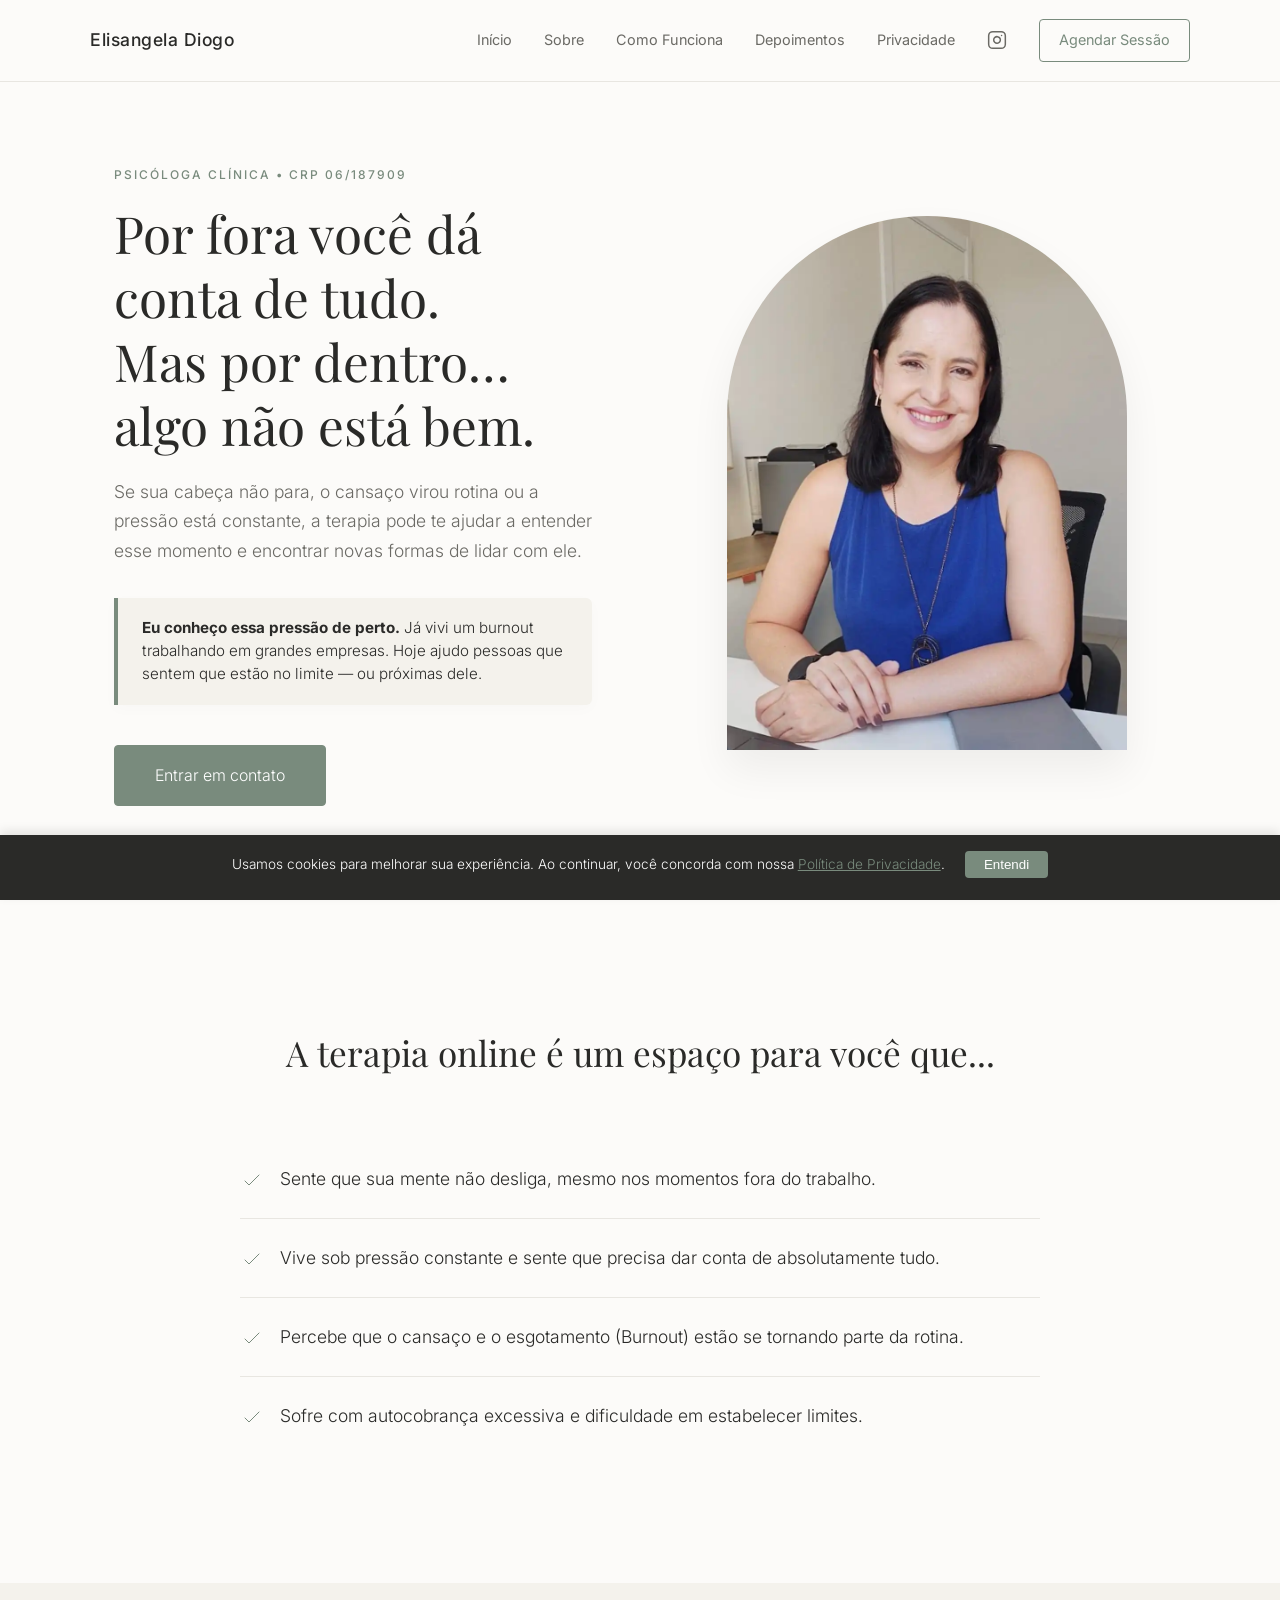
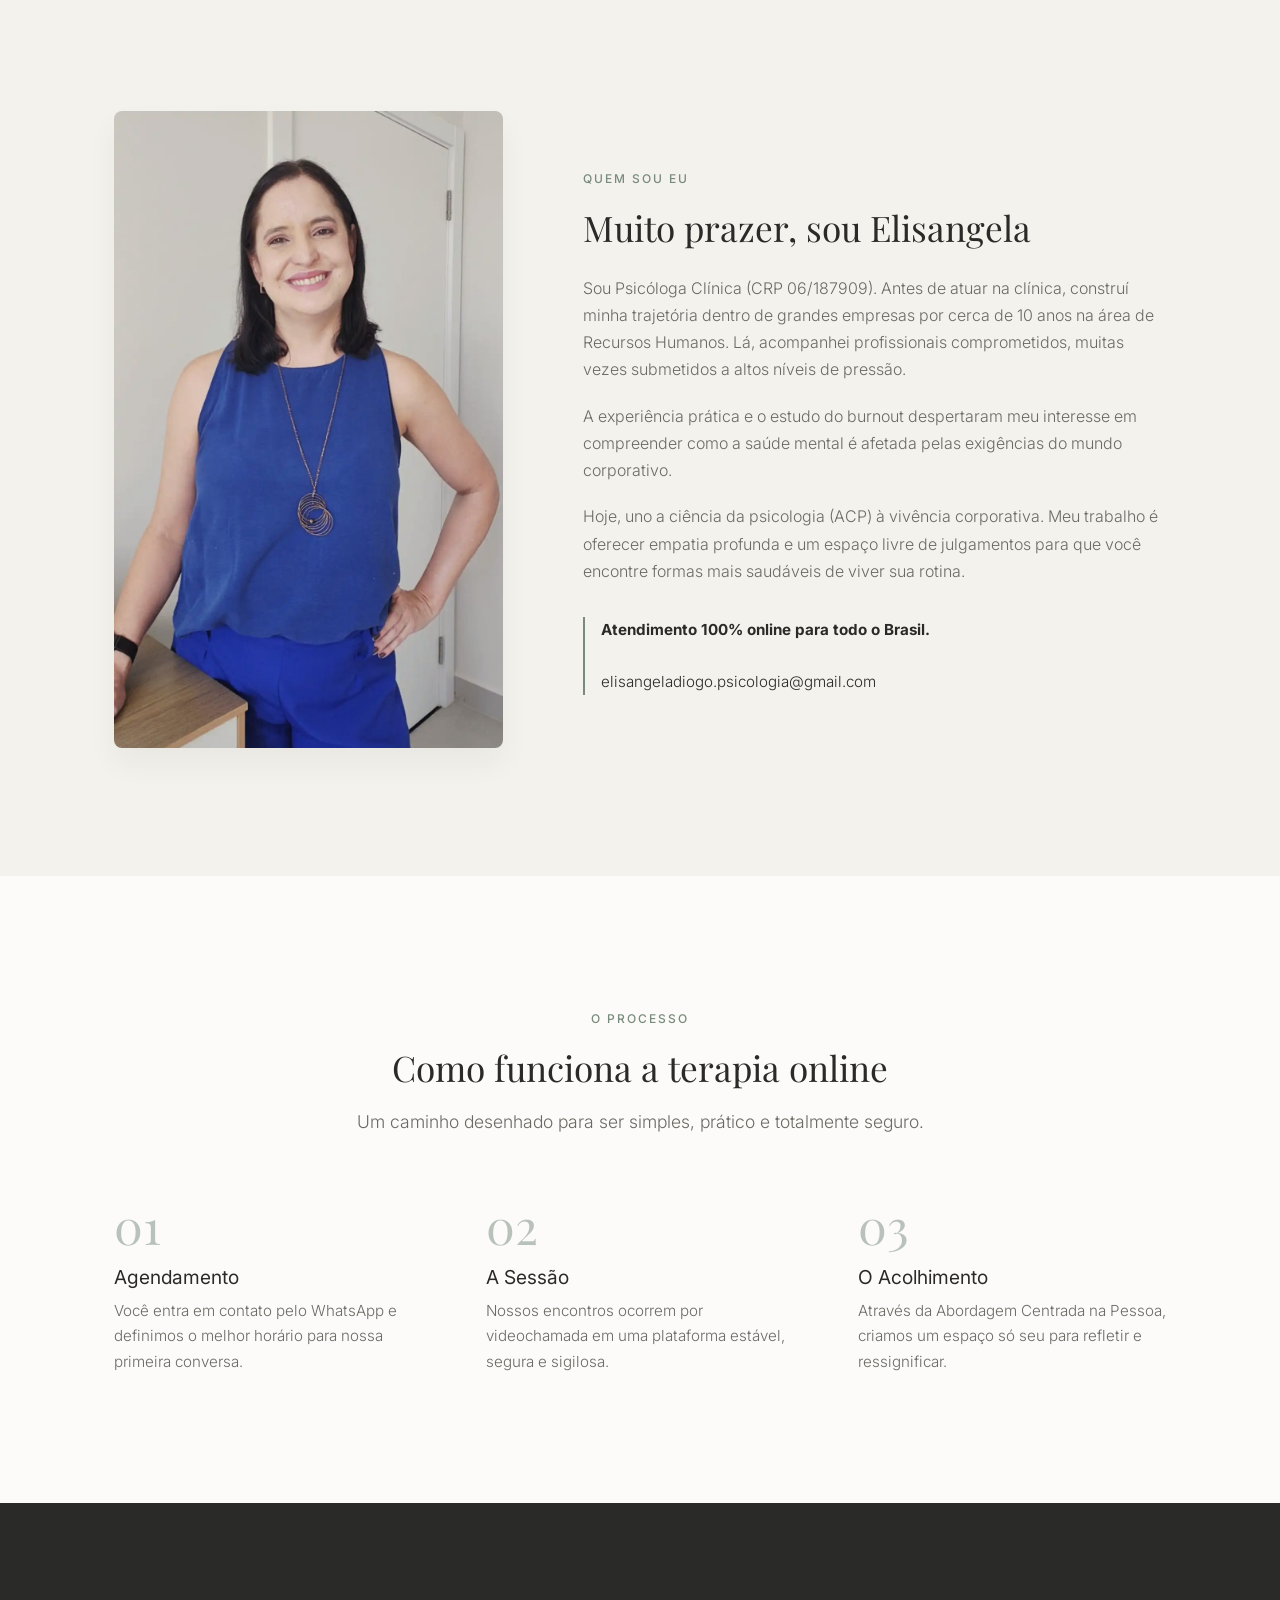
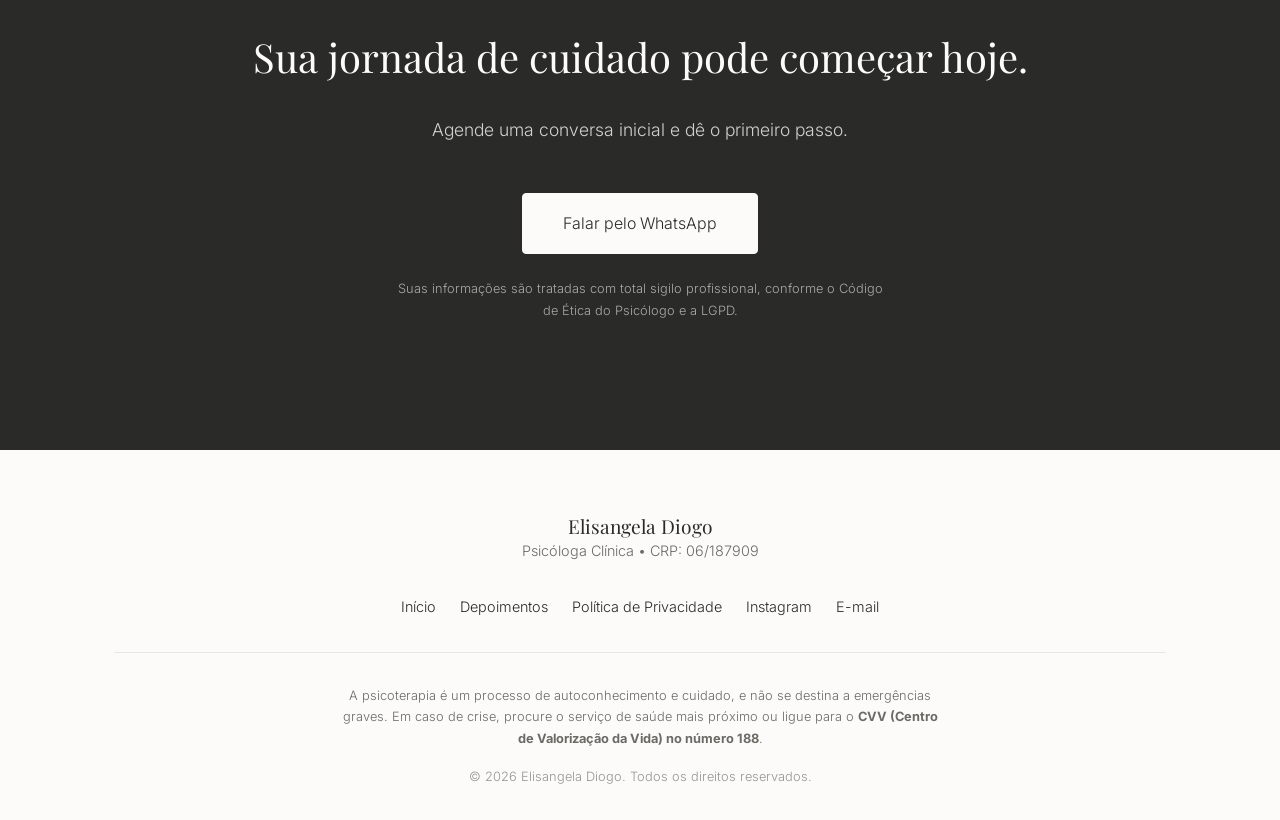
==== commit dff060eb: "Update index.html" ====
--- a/index.html
+++ b/index.html
@@ -168,7 +168,7 @@
             height: auto; 
             aspect-ratio: 3/4; 
             object-fit: cover; 
-            object-position: center 20%; /* Ajuste para não cortar o topo da cabeça */
+            object-position: center 20%; 
             border-radius: 200px 200px 0 0; 
             box-shadow: 0 20px 40px rgba(0,0,0,0.06); 
         }
@@ -182,19 +182,6 @@
         .about-grid { display: grid; grid-template-columns: 1fr; gap: 4rem; align-items: center; }
         .about-img { width: 100%; max-width: 400px; height: auto; object-fit: cover; border-radius: 8px; margin: 0 auto; display: block; box-shadow: 0 15px 30px rgba(0,0,0,0.05); filter: sepia(10%) contrast(95%); }
         .about-text p { margin-bottom: 1.2rem; color: var(--text-muted); }
-        
-        /* Estilo das Formações (Nova Seção) */
-        .tag-container { display: flex; flex-wrap: wrap; gap: 0.8rem; justify-content: center; margin-top: 2rem; }
-        .tag { 
-            background: var(--white); 
-            border: 1px solid var(--border-light); 
-            padding: 0.5rem 1rem; 
-            border-radius: 999px; 
-            font-size: 0.85rem; 
-            color: var(--text-muted);
-            transition: var(--transition);
-        }
-        .tag:hover { border-color: var(--accent); color: var(--accent); background: var(--bg-main); }
 
         .steps-grid { display: grid; grid-template-columns: 1fr; gap: 3rem; }
         .step-item { text-align: left; }
@@ -265,7 +252,6 @@
                 <a href="#depoimentos">Depoimentos</a>
                 <a href="#privacidade">Privacidade</a>
                 
-                <!-- Ícone Instagram na Barra Superior -->
                 <a href="https://www.instagram.com/elisangeladiogopsi/" target="_blank" rel="noopener noreferrer" class="social-icon" aria-label="Siga no Instagram">
                     <svg width="20" height="20" viewBox="0 0 24 24" fill="none" stroke="currentColor" stroke-width="1.8" stroke-linecap="round" stroke-linejoin="round"><rect x="2" y="2" width="20" height="20" rx="5" ry="5"></rect><path d="M16 11.37A4 4 0 1 1 12.63 8 4 4 0 0 1 16 11.37z"></path><line x1="17.5" y1="6.5" x2="17.51" y2="6.5"></line></svg>
                 </a>
@@ -295,7 +281,6 @@
     </header>
 
     <main id="main-view">
-        <!-- Seção Hero -->
         <section id="inicio">
             <div class="container">
                 <div class="hero-flex fade-in-section">
@@ -311,35 +296,6 @@
                     <div class="hero-img-cont">
                         <img src="img/Elisangela.webp" alt="Elisangela Diogo" class="hero-img" width="400" height="533" fetchpriority="high" onerror="this.src='https://images.unsplash.com/photo-1573496359142-b8d87734a5a2?auto=format&fit=crop&q=80&w=600'; this.onerror='';">
                     </div>
-                </div>
-            </div>
-        </section>
-
-        <!-- Seção Expertise e Formação (Recuperando os dados originais) -->
-        <section id="formacao" class="fade-in-section" style="background: var(--white); border-top: 1px solid var(--border-light); border-bottom: 1px solid var(--border-light);">
-            <div class="container">
-                <div class="section-header">
-                    <span class="badge">Qualificações</span>
-                    <h2 class="font-serif">Especialidades e Áreas de Atendimento</h2>
-                    <p>Uma base sólida em ciência e humanismo para oferecer o melhor cuidado emocional.</p>
-                </div>
-                <div class="tag-container">
-                    <span class="tag">Pós-Graduação em Psicopedagogia e Neurociências</span>
-                    <span class="tag">Abordagem Humanista ACP</span>
-                    <span class="tag">Tanatologia e Manejo do Luto</span>
-                    <span class="tag">Luto por Suicídio</span>
-                    <span class="tag">Transtorno de Personalidade Borderline</span>
-                    <span class="tag">Manejo Lúdico (Infância à Velhice)</span>
-                    <span class="tag">Transtornos de Humor e Ansiedade</span>
-                    <span class="tag">Síndrome de Burnout</span>
-                    <span class="tag">TOC e Síndrome do Pânico</span>
-                    <span class="tag">Segurança Psicológica no Trabalho</span>
-                    <span class="tag">Sexualidade Humana e LGBTQIAPN+</span>
-                    <span class="tag">Transtornos Alimentares</span>
-                    <span class="tag">Relações Amorosas</span>
-                    <span class="tag">Esquizofrenia</span>
-                    <span class="tag">Desenvolvimento de Competências Emocionais</span>
-                    <span class="tag">Plantão Psicológico (Vítimas de Violência)</span>
                 </div>
             </div>
         </section>
